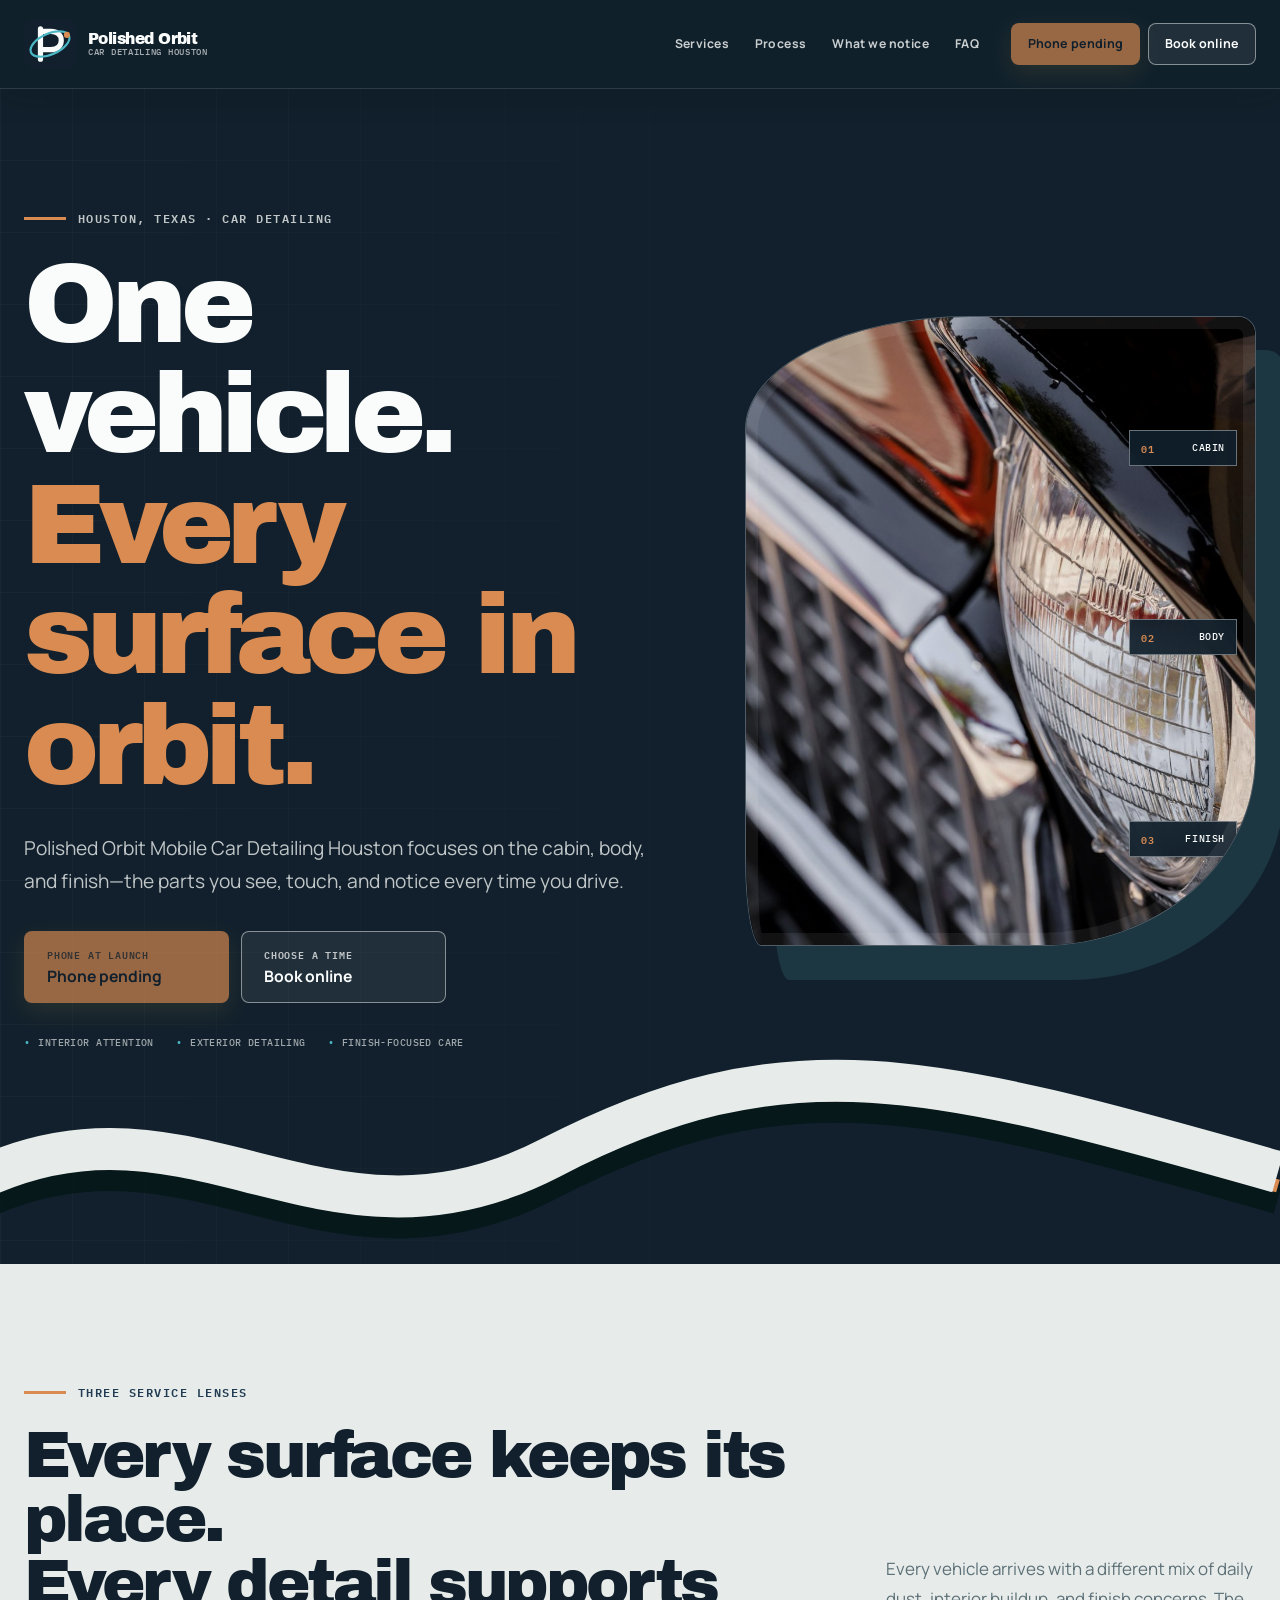
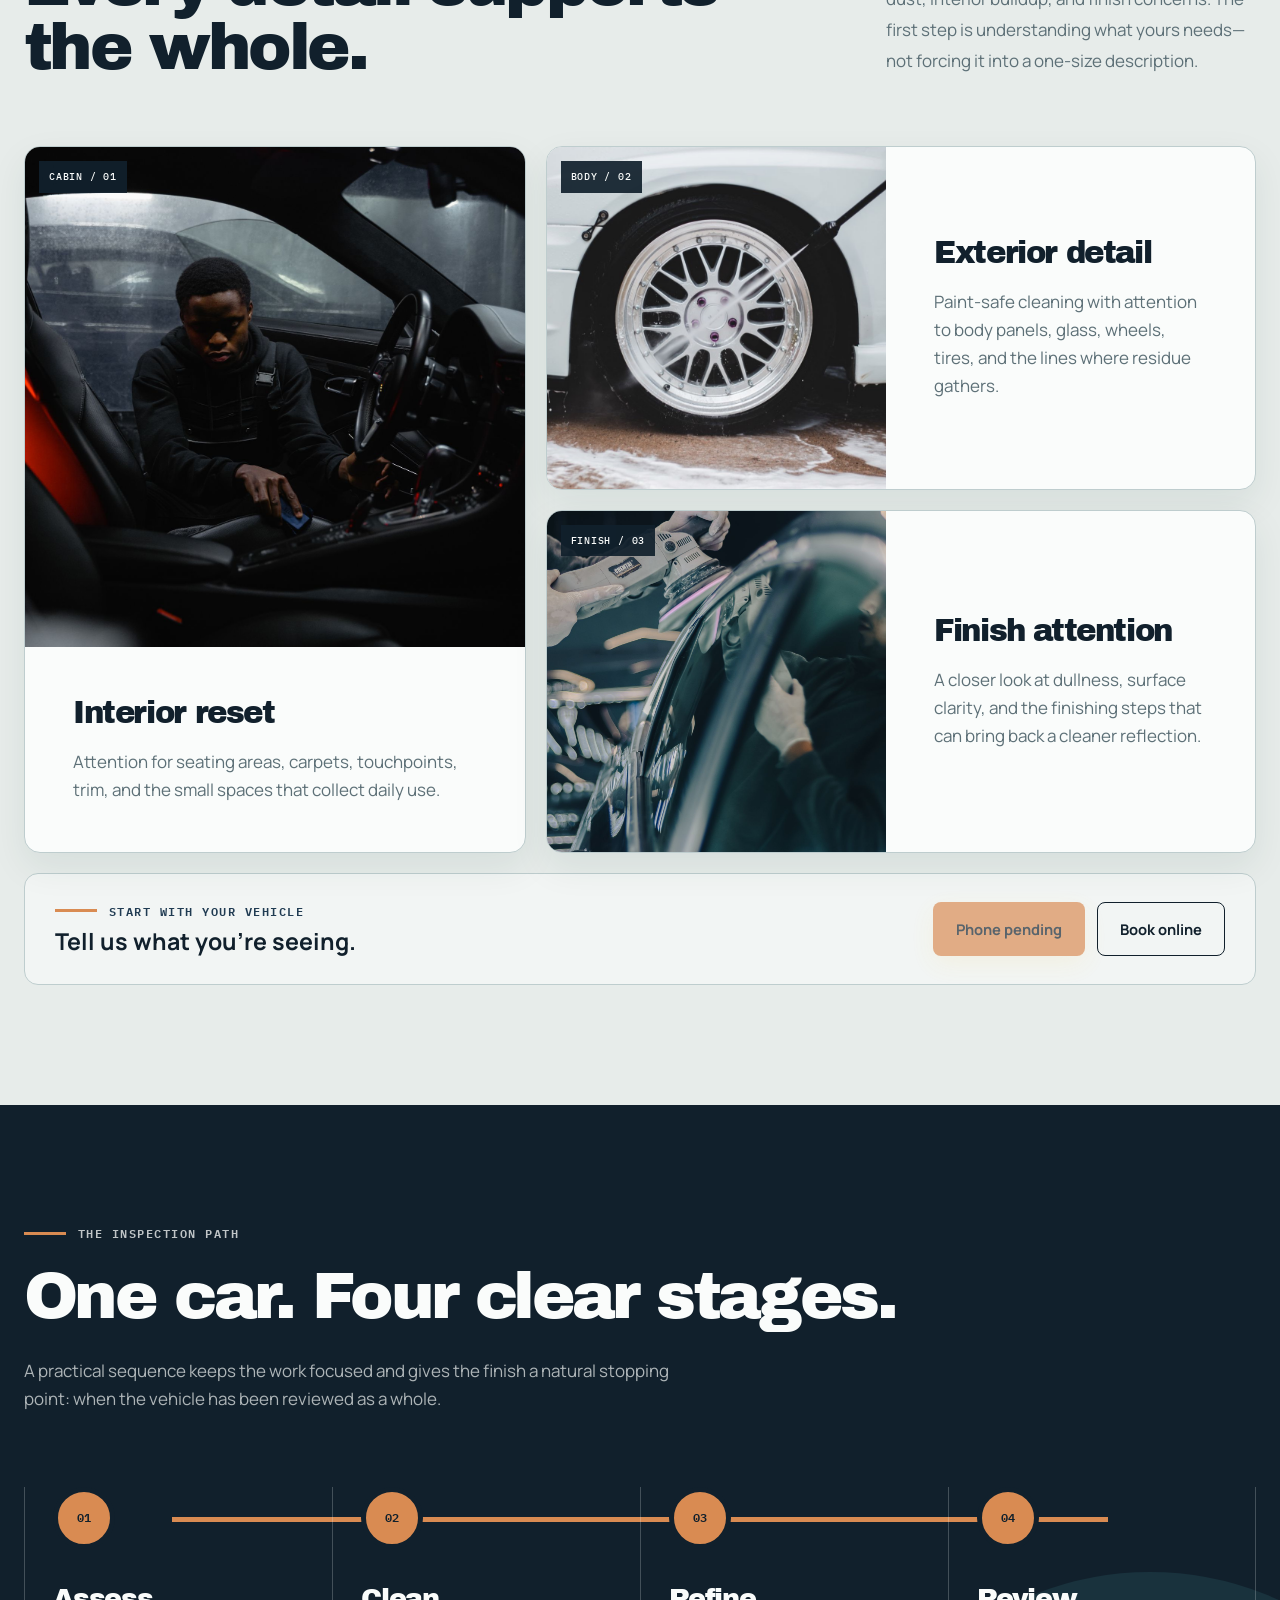
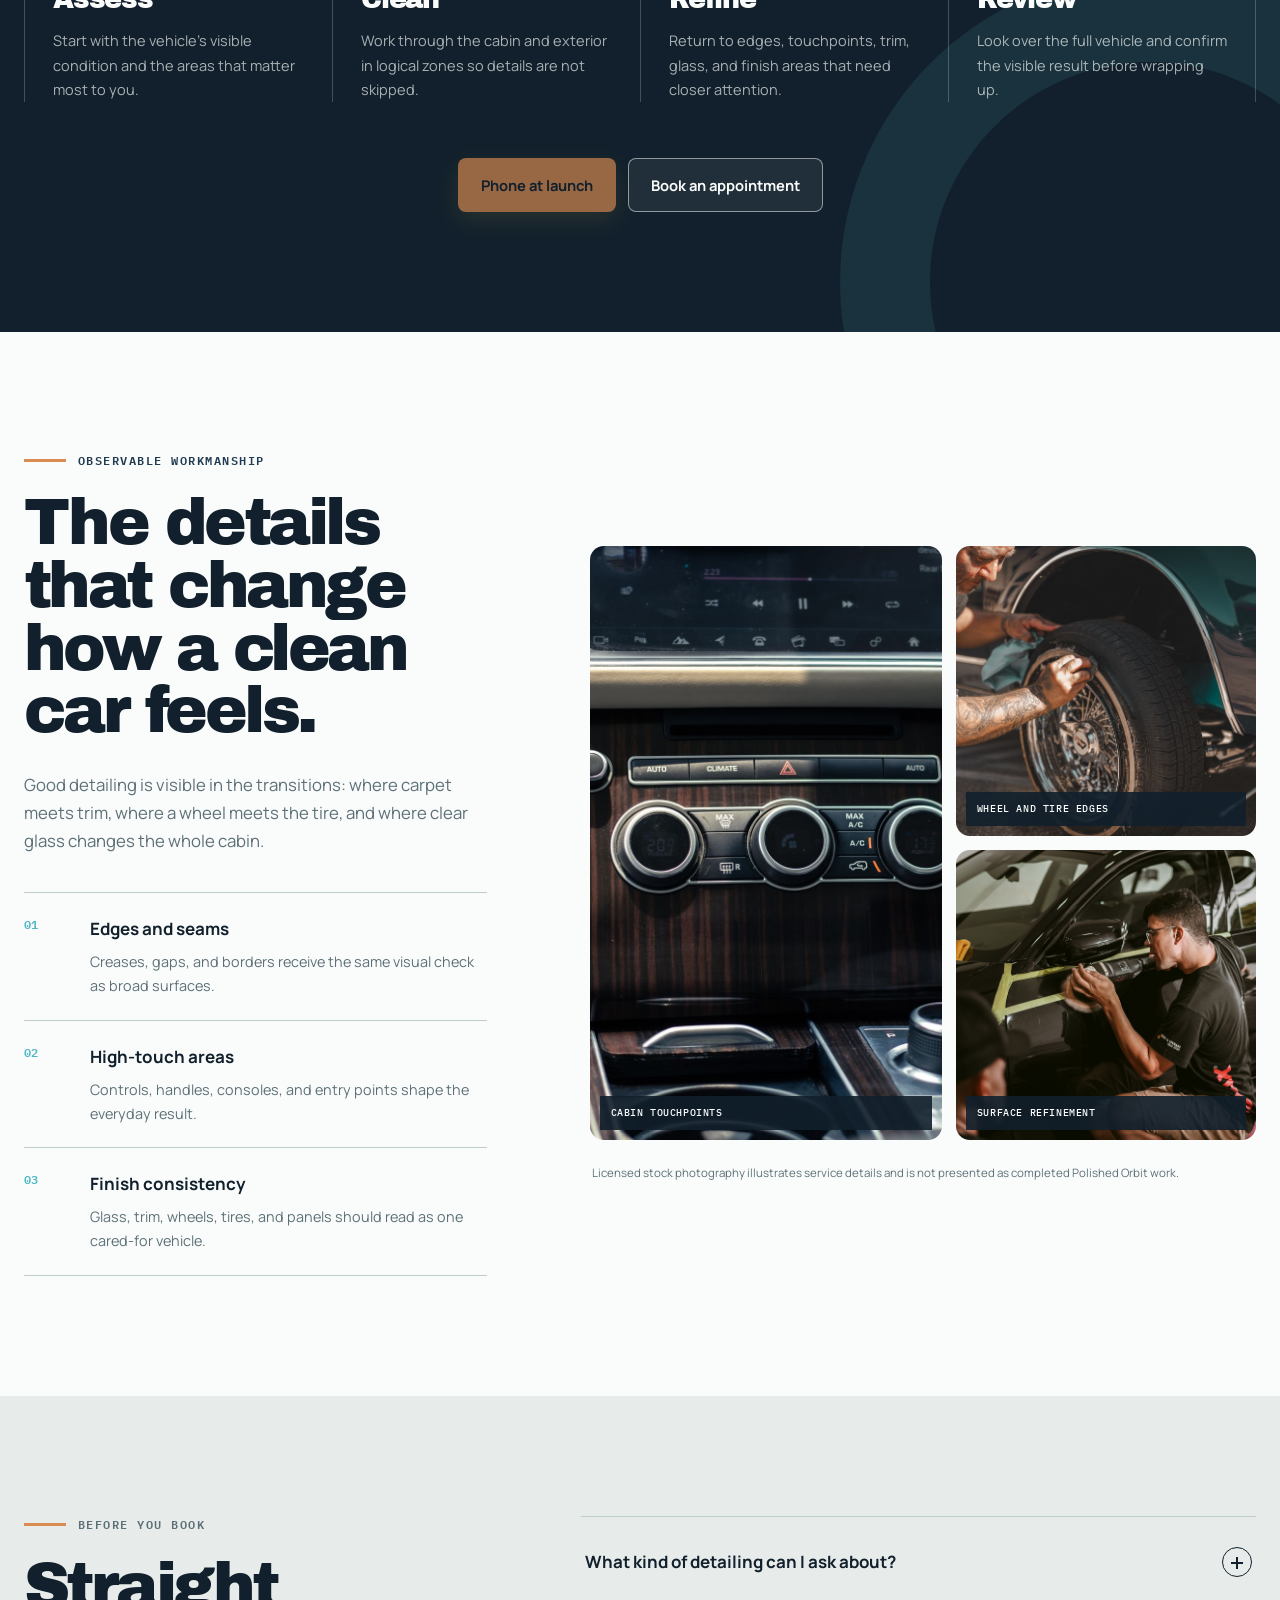
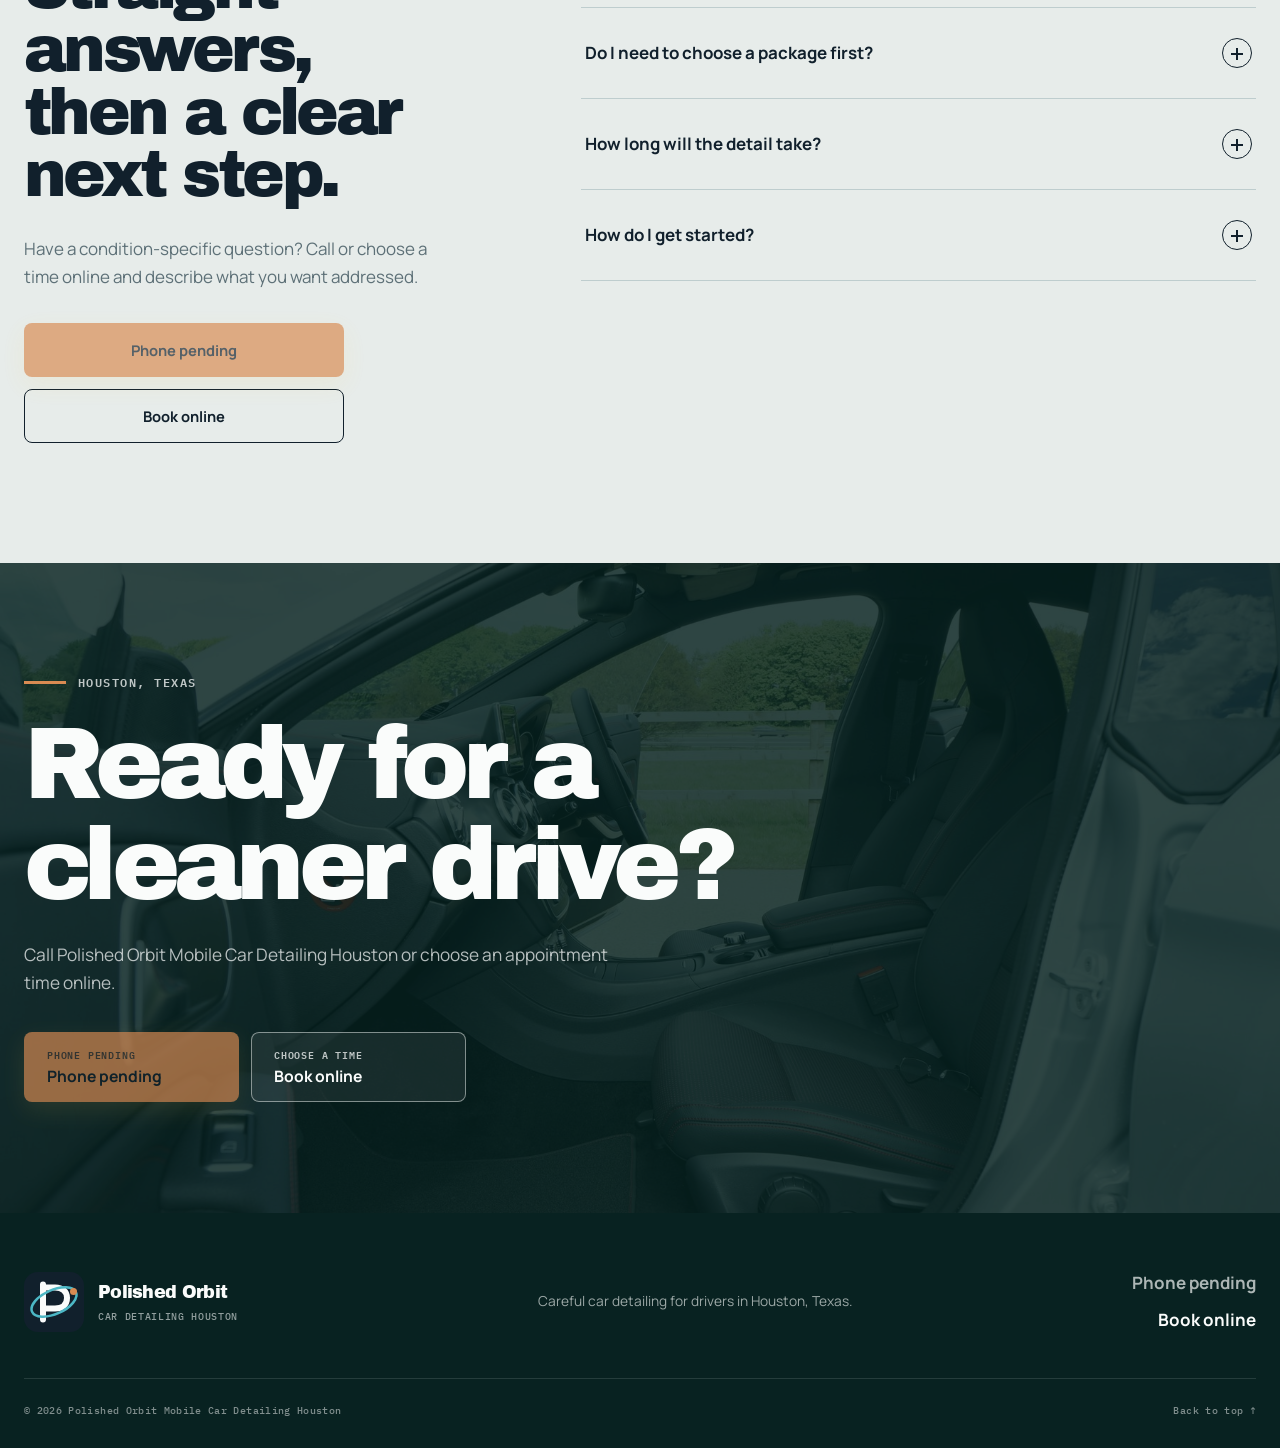
==== index.html @ 90939393 "feat: launch Polished Orbit Mobile Car Detailing Houston website" ====
<!doctype html>
<html lang="en">
  <head>
    <meta charset="utf-8">
    <meta name="viewport" content="width=device-width, initial-scale=1">
    <title>Polished Orbit Mobile Car Detailing Houston | Call or Book</title>
    <meta name="description" content="Polished Orbit Mobile Car Detailing Houston offers careful interior, exterior, and finish-focused car detailing in Houston, Texas. Call or book online.">
    <meta name="theme-color" content="#11202c">
    <meta name="robots" content="index,follow,max-image-preview:large">
    <link rel="canonical" href="https://polishedorbit.shop/">
    <link rel="icon" href="assets/favicon.svg" type="image/svg+xml">
    <link rel="preload" href="assets/fonts/archivo-black.ttf" as="font" type="font/ttf" crossorigin>
    <link rel="preload" href="assets/hero-foam-car.jpg" as="image">
    <link rel="stylesheet" href="styles.css">
    <meta property="og:type" content="website">
    <meta property="og:title" content="Polished Orbit Mobile Car Detailing Houston">
    <meta property="og:description" content="Careful car detailing for the cabin, body, and finish. Call or book online in Houston, Texas.">
    <meta property="og:url" content="https://polishedorbit.shop/">
    <meta property="og:image" content="https://polishedorbit.shop/assets/hero-foam-car.jpg">
    <meta property="og:locale" content="en_US">
    <meta name="twitter:card" content="summary_large_image">
    <script type="application/ld+json">
      {
        "@context": "https://schema.org",
        "@type": "LocalBusiness",
        "name": "Polished Orbit Mobile Car Detailing Houston",
        "url": "https://polishedorbit.shop/",
        "description": "Careful interior, exterior, and finish-focused car detailing for drivers in Houston, Texas.",
        "areaServed": {
          "@type": "City",
          "name": "Houston, Texas"
        },
        "knowsAbout": [
          "Car detailing",
          "Interior car detailing",
          "Exterior car detailing",
          "Vehicle finish care"
        ]
      }
    </script>
  </head>
  <body>
    <a class="skip-link" href="#main-content">Skip to content</a>

    <header class="site-header" data-header>
      <div class="header-inner shell">
        <a class="brand" href="#top" aria-label="Polished Orbit home">
          <img src="assets/logo.svg" width="56" height="56" alt="">
          <span class="brand-copy">
            <strong>Polished Orbit</strong>
            <small>Car Detailing Houston</small>
          </span>
        </a>

        <button class="menu-toggle" type="button" aria-expanded="false" aria-controls="site-nav">
          <span class="menu-toggle-label">Menu</span>
          <span class="menu-icon" aria-hidden="true"><i></i><i></i></span>
        </button>

        <nav class="site-nav" id="site-nav" aria-label="Main navigation">
          <div class="nav-links">
            <a href="#services">Services</a>
            <a href="#process">Process</a>
            <a href="#details">What we notice</a>
            <a href="#questions">FAQ</a>
          </div>
          <div class="nav-actions">
            <a class="button button-call button-small" href="#contact" aria-disabled="true" aria-label="Call Polished Orbit at Phone pending">Phone pending</a>
            <a class="button button-book button-small" href="https://cal.com/sumitdatta/auto-detail-service">Book online</a>
          </div>
        </nav>
      </div>
    </header>

    <main id="main-content">
      <section class="hero" id="top">
        <div class="hero-grid shell">
          <div class="hero-copy">
            <p class="eyebrow light"><span></span> Houston, Texas · Car detailing</p>
            <h1>One vehicle. <em>Every surface in orbit.</em></h1>
            <p class="hero-lede">Polished Orbit Mobile Car Detailing Houston focuses on the cabin, body, and finish—the parts you see, touch, and notice every time you drive.</p>
            <div class="action-pair hero-actions">
              <a class="button button-call" href="#contact" aria-disabled="true">
                <span>Phone at launch</span>
                <strong>Phone pending</strong>
              </a>
              <a class="button button-book" href="https://cal.com/sumitdatta/auto-detail-service">
                <span>Choose a time</span>
                <strong>Book online</strong>
              </a>
            </div>
            <div class="hero-notes" aria-label="Service highlights">
              <span>Interior attention</span>
              <span>Exterior detailing</span>
              <span>Finish-focused care</span>
            </div>
          </div>

          <div class="hero-visual" aria-label="Polished vehicle finish under focused light">
            <img src="assets/hero-foam-car.jpg" width="2200" height="3300" alt="A polished vehicle panel reflecting focused light">
            <div class="visual-label label-top"><b>01</b><span>Cabin</span></div>
            <div class="visual-label label-mid"><b>02</b><span>Body</span></div>
            <div class="visual-label label-bottom"><b>03</b><span>Finish</span></div>
          </div>
        </div>

        <svg class="waterline" viewBox="0 0 1600 220" preserveAspectRatio="none" aria-hidden="true">
          <path class="waterline-shadow" d="M-30 152 C260 18 425 238 720 116 S1190 30 1630 130"></path>
          <path class="waterline-sun" d="M-30 140 C260 6 425 226 720 104 S1190 18 1630 118"></path>
          <path class="waterline-glint" d="M-30 126 C260 -8 425 212 720 90 S1190 4 1630 104"></path>
        </svg>
      </section>

      <section class="services section" id="services">
        <div class="shell">
          <div class="section-heading split-heading">
            <div>
              <p class="eyebrow"><span></span> Three service lenses</p>
              <h2>Every surface keeps its place.<br>Every detail supports the whole.</h2>
            </div>
            <p>Every vehicle arrives with a different mix of daily dust, interior buildup, and finish concerns. The first step is understanding what yours needs—not forcing it into a one-size description.</p>
          </div>

          <div class="service-grid">
            <article class="service-card service-card-tall">
              <div class="service-photo">
                <img src="assets/clean-interior.jpg" width="1800" height="1200" loading="lazy" alt="Clean black vehicle seats and center console">
                <span class="photo-code">CABIN / 01</span>
              </div>
              <div class="service-copy">
                <h3>Interior reset</h3>
                <p>Attention for seating areas, carpets, touchpoints, trim, and the small spaces that collect daily use.</p>
              </div>
            </article>

            <article class="service-card">
              <div class="service-photo">
                <img src="assets/wheel-suds.jpg" width="1800" height="1200" loading="lazy" alt="A wheel being cleaned by hand with soap suds">
                <span class="photo-code">BODY / 02</span>
              </div>
              <div class="service-copy">
                <h3>Exterior detail</h3>
                <p>Paint-safe cleaning with attention to body panels, glass, wheels, tires, and the lines where residue gathers.</p>
              </div>
            </article>

            <article class="service-card service-card-wide">
              <div class="service-photo">
                <img src="assets/polish-closeup.jpg" width="1800" height="1200" loading="lazy" alt="A polishing machine moving across a dark vehicle panel">
                <span class="photo-code">FINISH / 03</span>
              </div>
              <div class="service-copy">
                <h3>Finish attention</h3>
                <p>A closer look at dullness, surface clarity, and the finishing steps that can bring back a cleaner reflection.</p>
              </div>
            </article>
          </div>

          <div class="service-contact contact-strip">
            <div>
              <p class="eyebrow"><span></span> Start with your vehicle</p>
              <h3>Tell us what you’re seeing.</h3>
            </div>
            <div class="action-pair compact-actions">
              <a class="button button-call" href="#contact" aria-disabled="true">Phone pending</a>
              <a class="button button-book dark-book" href="https://cal.com/sumitdatta/auto-detail-service">Book online</a>
            </div>
          </div>
        </div>
      </section>

      <section class="process section" id="process">
        <div class="shell">
          <div class="process-intro">
            <p class="eyebrow light"><span></span> The inspection path</p>
            <h2>One car. Four clear stages.</h2>
            <p>A practical sequence keeps the work focused and gives the finish a natural stopping point: when the vehicle has been reviewed as a whole.</p>
          </div>

          <ol class="process-track">
            <li>
              <span class="step-number">01</span>
              <div><h3>Assess</h3><p>Start with the vehicle’s visible condition and the areas that matter most to you.</p></div>
            </li>
            <li>
              <span class="step-number">02</span>
              <div><h3>Clean</h3><p>Work through the cabin and exterior in logical zones so details are not skipped.</p></div>
            </li>
            <li>
              <span class="step-number">03</span>
              <div><h3>Refine</h3><p>Return to edges, touchpoints, trim, glass, and finish areas that need closer attention.</p></div>
            </li>
            <li>
              <span class="step-number">04</span>
              <div><h3>Review</h3><p>Look over the full vehicle and confirm the visible result before wrapping up.</p></div>
            </li>
          </ol>

          <div class="process-actions action-pair">
            <a class="button button-call" href="#contact" aria-disabled="true">Phone at launch</a>
            <a class="button button-book button-book-light" href="https://cal.com/sumitdatta/auto-detail-service">Book an appointment</a>
          </div>
        </div>
      </section>

      <section class="details section" id="details">
        <div class="shell details-grid">
          <div class="details-copy">
            <p class="eyebrow"><span></span> Observable workmanship</p>
            <h2>The details that change how a clean car feels.</h2>
            <p class="details-lede">Good detailing is visible in the transitions: where carpet meets trim, where a wheel meets the tire, and where clear glass changes the whole cabin.</p>
            <ul class="inspection-list">
              <li><span>01</span><div><strong>Edges and seams</strong><p>Creases, gaps, and borders receive the same visual check as broad surfaces.</p></div></li>
              <li><span>02</span><div><strong>High-touch areas</strong><p>Controls, handles, consoles, and entry points shape the everyday result.</p></div></li>
              <li><span>03</span><div><strong>Finish consistency</strong><p>Glass, trim, wheels, tires, and panels should read as one cared-for vehicle.</p></div></li>
            </ul>
          </div>

          <div class="detail-gallery" aria-label="Car detailing service illustrations">
            <figure class="gallery-main">
              <img src="assets/dashboard-detail.jpg" width="1800" height="1200" loading="lazy" alt="Close view of a vehicle dashboard and steering wheel">
              <figcaption>Cabin touchpoints</figcaption>
            </figure>
            <figure>
              <img src="assets/wheel-detail.jpg" width="1800" height="1200" loading="lazy" alt="A vehicle wheel being cleaned with detailing tools">
              <figcaption>Wheel and tire edges</figcaption>
            </figure>
            <figure>
              <img src="assets/polishing-work.jpg" width="1800" height="1200" loading="lazy" alt="A detailer polishing the side panel of a vehicle">
              <figcaption>Surface refinement</figcaption>
            </figure>
            <p class="stock-note">Licensed stock photography illustrates service details and is not presented as completed Polished Orbit work.</p>
          </div>
        </div>
      </section>

      <section class="questions section" id="questions">
        <div class="shell questions-grid">
          <div class="questions-intro">
            <p class="eyebrow"><span></span> Before you book</p>
            <h2>Straight answers, then a clear next step.</h2>
            <p>Have a condition-specific question? Call or choose a time online and describe what you want addressed.</p>
            <div class="action-pair stacked-actions">
              <a class="button button-call" href="#contact" aria-disabled="true">Phone pending</a>
              <a class="button button-book dark-book" href="https://cal.com/sumitdatta/auto-detail-service">Book online</a>
            </div>
          </div>

          <div class="faq-list">
            <details>
              <summary>What kind of detailing can I ask about?<span aria-hidden="true"></span></summary>
              <p>Ask about interior cleaning, exterior detailing, wheel and tire attention, or finish-focused care. Vehicle condition varies, so confirm the right scope when you call or book.</p>
            </details>
            <details>
              <summary>Do I need to choose a package first?<span aria-hidden="true"></span></summary>
              <p>No. Start with what you notice about the vehicle and what you want improved. The appropriate service scope can be discussed from there.</p>
            </details>
            <details>
              <summary>How long will the detail take?<span aria-hidden="true"></span></summary>
              <p>Timing depends on vehicle size, condition, and the agreed scope. Ask about timing for your specific vehicle when you call or book online.</p>
            </details>
            <details>
              <summary>How do I get started?<span aria-hidden="true"></span></summary>
              <p>Call Polished Orbit at Phone pending or use the online appointment link. Both paths let you start with your vehicle and what it needs.</p>
            </details>
          </div>
        </div>
      </section>

      <section class="final-cta" id="contact">
        <div class="final-photo" aria-hidden="true">
          <img src="assets/interior-finish.jpg" width="1800" height="1196" loading="lazy" alt="">
        </div>
        <div class="shell final-inner">
          <p class="eyebrow light"><span></span> Houston, Texas</p>
          <h2>Ready for a cleaner drive?</h2>
          <p>Call Polished Orbit Mobile Car Detailing Houston or choose an appointment time online.</p>
          <div class="action-pair final-actions">
            <a class="button button-call" href="#contact" aria-disabled="true"><span>Phone pending</span><strong>Phone pending</strong></a>
            <a class="button button-book" href="https://cal.com/sumitdatta/auto-detail-service"><span>Choose a time</span><strong>Book online</strong></a>
          </div>
        </div>
      </section>
    </main>

    <footer class="site-footer">
      <div class="shell footer-grid">
        <div class="footer-brand">
          <img src="assets/logo.svg" width="64" height="64" alt="">
          <div><strong>Polished Orbit</strong><span>Car Detailing Houston</span></div>
        </div>
        <p>Careful car detailing for drivers in Houston, Texas.</p>
        <div class="footer-actions">
          <a href="#contact" aria-disabled="true">Phone pending</a>
          <a href="https://cal.com/sumitdatta/auto-detail-service">Book online</a>
        </div>
      </div>
      <div class="shell footer-bottom">
        <span>© <span data-year>2026</span> Polished Orbit Mobile Car Detailing Houston</span>
        <a href="#top">Back to top ↑</a>
      </div>
    </footer>

    <div class="mobile-sticky" aria-label="Contact options">
      <a class="sticky-call" href="#contact" aria-disabled="true"><span>Call</span><strong>Phone pending</strong></a>
      <a class="sticky-book" href="https://cal.com/sumitdatta/auto-detail-service"><span>Book</span><strong>Online</strong></a>
    </div>

    <script src="script.js" defer></script>
  </body>
</html>
---- styles.css ----
@font-face {
  font-family: "Archivo Black";
  src: url("assets/fonts/archivo-black.ttf") format("truetype");
  font-style: normal;
  font-weight: 400;
  font-display: swap;
}

/* Polished Orbit identity layer */
:root {
  --bayou: #11202c;
  --bayou-bright: #203b52;
  --ink: #11202c;
  --rain: #e7ecea;
  --chrome: #fafcfb;
  --sun: #d98b52;
  --sun-dark: #a75f31;
  --reflection: #4cb7c5;
  --muted: #5d7077;
  --line: #becdce;
}

a[aria-disabled="true"] {
  pointer-events: none;
  cursor: not-allowed;
  opacity: 0.68;
}

@font-face {
  font-family: "Manrope";
  src: url("assets/fonts/manrope-400.ttf") format("truetype");
  font-style: normal;
  font-weight: 400;
  font-display: swap;
}

@font-face {
  font-family: "Manrope";
  src: url("assets/fonts/manrope-500.ttf") format("truetype");
  font-style: normal;
  font-weight: 500;
  font-display: swap;
}

@font-face {
  font-family: "Manrope";
  src: url("assets/fonts/manrope-600.ttf") format("truetype");
  font-style: normal;
  font-weight: 600;
  font-display: swap;
}

@font-face {
  font-family: "Manrope";
  src: url("assets/fonts/manrope-700.ttf") format("truetype");
  font-style: normal;
  font-weight: 700;
  font-display: swap;
}

@font-face {
  font-family: "IBM Plex Mono";
  src: url("assets/fonts/ibm-plex-mono-500.ttf") format("truetype");
  font-style: normal;
  font-weight: 500;
  font-display: swap;
}

@font-face {
  font-family: "IBM Plex Mono";
  src: url("assets/fonts/ibm-plex-mono-600.ttf") format("truetype");
  font-style: normal;
  font-weight: 600;
  font-display: swap;
}

:root {
  --bayou: #11202c;
  --bayou-bright: #203b52;
  --ink: #11202c;
  --rain: #e7ecea;
  --chrome: #fafcfb;
  --sun: #d98b52;
  --sun-dark: #a75f31;
  --reflection: #4cb7c5;
  --muted: #5d7077;
  --line: #becdce;
  --white-line: rgba(247, 250, 249, 0.22);
  --shadow: 0 20px 55px rgba(17, 32, 44, 0.13);
  --shell: min(1240px, calc(100vw - 48px));
  --header-height: 88px;
}

*,
*::before,
*::after {
  box-sizing: border-box;
}

html {
  scroll-behavior: smooth;
  scroll-padding-top: calc(var(--header-height) + 24px);
}

body {
  margin: 0;
  background: var(--rain);
  color: var(--ink);
  font-family: "Manrope", Arial, sans-serif;
  font-size: 17px;
  line-height: 1.65;
  text-rendering: optimizeLegibility;
  -webkit-font-smoothing: antialiased;
}

body.menu-open {
  overflow: hidden;
}

img,
svg {
  display: block;
  max-width: 100%;
}

a {
  color: inherit;
  text-decoration: none;
}

button,
a {
  -webkit-tap-highlight-color: transparent;
}

:focus-visible {
  outline: 3px solid var(--sun);
  outline-offset: 4px;
}

h1,
h2,
h3,
p {
  margin-top: 0;
}

h1,
h2 {
  font-family: "Archivo Black", "Arial Black", sans-serif;
  font-weight: 400;
  letter-spacing: -0.055em;
  line-height: 0.98;
}

h2 {
  font-size: clamp(2.65rem, 5.1vw, 5.2rem);
}

h3 {
  font-size: 1.35rem;
  line-height: 1.2;
}

.shell {
  width: var(--shell);
  margin-inline: auto;
}

.section {
  padding: 120px 0;
}

.skip-link {
  position: fixed;
  z-index: 1000;
  top: 12px;
  left: 12px;
  padding: 12px 16px;
  background: var(--sun);
  color: var(--ink);
  font-weight: 800;
  transform: translateY(-160%);
  transition: transform 160ms ease;
}

.skip-link:focus {
  transform: translateY(0);
}

.eyebrow {
  display: flex;
  align-items: center;
  gap: 12px;
  margin-bottom: 24px;
  color: var(--bayou-bright);
  font-family: "IBM Plex Mono", monospace;
  font-size: 0.72rem;
  font-weight: 600;
  letter-spacing: 0.13em;
  line-height: 1.4;
  text-transform: uppercase;
}

.eyebrow > span {
  width: 42px;
  height: 3px;
  background: var(--sun);
}

.eyebrow.light {
  color: rgba(247, 250, 249, 0.76);
}

.button {
  min-height: 54px;
  display: inline-flex;
  align-items: center;
  justify-content: center;
  gap: 8px;
  padding: 15px 22px;
  border: 1px solid transparent;
  border-radius: 8px;
  font-size: 0.92rem;
  font-weight: 750;
  line-height: 1.1;
  text-align: center;
  transition: transform 160ms ease, background-color 160ms ease, border-color 160ms ease;
}

.button:hover {
  transform: translateY(-2px);
}

.button-call {
  background: var(--sun);
  color: var(--ink);
  box-shadow: 0 8px 24px rgba(242, 200, 75, 0.16);
}

.button-call:hover {
  background: #ffdb61;
}

.button-book {
  border-color: rgba(247, 250, 249, 0.48);
  background: rgba(247, 250, 249, 0.07);
  color: var(--chrome);
}

.button-book:hover {
  border-color: var(--chrome);
  background: rgba(247, 250, 249, 0.13);
}

.dark-book {
  border-color: var(--bayou);
  background: transparent;
  color: var(--bayou);
}

.dark-book:hover {
  background: var(--bayou);
  color: var(--chrome);
}

.button-book-light {
  border-color: rgba(247, 250, 249, 0.52);
}

.button-small {
  min-height: 42px;
  padding: 11px 16px;
  font-size: 0.78rem;
}

.action-pair {
  display: flex;
  flex-wrap: wrap;
  gap: 12px;
}

/* Header */
.site-header {
  position: fixed;
  z-index: 100;
  inset: 0 0 auto;
  min-height: var(--header-height);
  background: rgba(17, 32, 44, 0.97);
  color: var(--chrome);
  border-bottom: 1px solid rgba(247, 250, 249, 0.12);
  box-shadow: 0 8px 28px rgba(2, 18, 17, 0.14);
  backdrop-filter: blur(16px);
  -webkit-backdrop-filter: blur(16px);
}

.header-inner {
  min-height: var(--header-height);
  display: flex;
  align-items: center;
  justify-content: space-between;
  gap: 28px;
}

.brand {
  flex: 0 0 auto;
  display: flex;
  align-items: center;
  gap: 12px;
}

.brand img {
  width: 52px;
  height: 52px;
}

.brand-copy {
  display: grid;
  gap: 2px;
  line-height: 1;
}

.brand-copy strong {
  font-family: "Archivo Black", "Arial Black", sans-serif;
  font-size: 0.97rem;
  font-weight: 400;
  letter-spacing: -0.035em;
}

.brand-copy small {
  color: rgba(247, 250, 249, 0.66);
  font-family: "IBM Plex Mono", monospace;
  font-size: 0.55rem;
  letter-spacing: 0.08em;
  text-transform: uppercase;
}

.site-nav {
  flex: 1;
  display: flex;
  align-items: center;
  justify-content: flex-end;
  gap: 32px;
}

.nav-links,
.nav-actions {
  display: flex;
  align-items: center;
}

.nav-links {
  gap: clamp(14px, 2vw, 28px);
}

.nav-links a {
  color: rgba(247, 250, 249, 0.8);
  font-size: 0.76rem;
  font-weight: 700;
  letter-spacing: 0.035em;
}

.nav-links a:hover {
  color: var(--sun);
}

.nav-actions {
  gap: 8px;
}

.site-nav .button-call {
  color: var(--ink);
}

.site-nav .button-book {
  color: var(--chrome);
}

.menu-toggle {
  display: none;
  min-width: 76px;
  min-height: 42px;
  align-items: center;
  justify-content: center;
  gap: 10px;
  border: 1px solid rgba(247, 250, 249, 0.34);
  border-radius: 7px;
  background: var(--bayou-bright);
  color: var(--chrome);
  font-family: "IBM Plex Mono", monospace;
  font-size: 0.65rem;
  letter-spacing: 0.07em;
  text-transform: uppercase;
}

.menu-icon {
  display: grid;
  width: 18px;
  gap: 5px;
}

.menu-icon i {
  width: 18px;
  height: 2px;
  display: block;
  background: currentColor;
  transition: transform 160ms ease;
}

.menu-toggle[aria-expanded="true"] .menu-icon i:first-child {
  transform: translateY(3.5px) rotate(45deg);
}

.menu-toggle[aria-expanded="true"] .menu-icon i:last-child {
  transform: translateY(-3.5px) rotate(-45deg);
}

/* Hero */
.hero {
  position: relative;
  min-height: 850px;
  overflow: hidden;
  padding: calc(var(--header-height) + 74px) 0 164px;
  background: var(--bayou);
  color: var(--chrome);
}

.hero::before {
  content: "";
  position: absolute;
  inset: var(--header-height) 0 0;
  opacity: 0.16;
  background-image: linear-gradient(rgba(247, 250, 249, 0.18) 1px, transparent 1px), linear-gradient(90deg, rgba(247, 250, 249, 0.18) 1px, transparent 1px);
  background-size: 72px 72px;
  mask-image: linear-gradient(to right, black, transparent 62%);
  pointer-events: none;
}

.hero-grid {
  position: relative;
  z-index: 2;
  display: grid;
  grid-template-columns: minmax(0, 0.94fr) minmax(410px, 0.76fr);
  align-items: center;
  gap: clamp(50px, 7vw, 110px);
}

.hero-copy {
  padding: 48px 0;
}

.hero h1 {
  max-width: 820px;
  margin-bottom: 30px;
  font-size: clamp(4.5rem, 8.8vw, 8.4rem);
}

.hero h1 em {
  display: block;
  color: var(--sun);
  font-style: normal;
}

.hero-lede {
  max-width: 650px;
  margin-bottom: 34px;
  color: rgba(247, 250, 249, 0.76);
  font-size: clamp(1.05rem, 1.5vw, 1.25rem);
  line-height: 1.7;
}

.hero-actions .button {
  min-width: 205px;
  min-height: 72px;
  flex-direction: column;
  align-items: flex-start;
  padding: 16px 22px;
}

.hero-actions .button span,
.final-actions .button span {
  font-family: "IBM Plex Mono", monospace;
  font-size: 0.62rem;
  font-weight: 600;
  letter-spacing: 0.08em;
  opacity: 0.74;
  text-transform: uppercase;
}

.hero-actions .button strong,
.final-actions .button strong {
  font-size: 0.98rem;
}

.hero-notes {
  display: flex;
  flex-wrap: wrap;
  gap: 8px 22px;
  margin-top: 32px;
  color: rgba(247, 250, 249, 0.62);
  font-family: "IBM Plex Mono", monospace;
  font-size: 0.64rem;
  letter-spacing: 0.04em;
  text-transform: uppercase;
}

.hero-notes span::before {
  content: "•";
  margin-right: 8px;
  color: var(--reflection);
}

.hero-visual {
  position: relative;
  height: min(670px, 70vh);
  min-height: 570px;
  overflow: hidden;
  border: 1px solid rgba(247, 250, 249, 0.28);
  border-radius: 44% 18px 42% 16px / 18% 18px 30% 14%;
  box-shadow: 28px 34px 0 rgba(76, 153, 160, 0.19);
}

.hero-visual::after {
  content: "";
  position: absolute;
  inset: 0;
  border: 12px solid rgba(247, 250, 249, 0.07);
  border-radius: inherit;
  pointer-events: none;
}

.hero-visual img {
  width: 100%;
  height: 100%;
  object-fit: cover;
  object-position: 51% 48%;
  filter: saturate(0.78) contrast(1.04);
}

.visual-label {
  position: absolute;
  right: 18px;
  min-width: 108px;
  display: flex;
  align-items: center;
  justify-content: space-between;
  gap: 12px;
  padding: 9px 11px;
  border: 1px solid rgba(247, 250, 249, 0.38);
  background: rgba(17, 32, 44, 0.92);
  color: var(--chrome);
  font-family: "IBM Plex Mono", monospace;
  font-size: 0.62rem;
  letter-spacing: 0.06em;
  text-transform: uppercase;
  backdrop-filter: blur(8px);
}

.visual-label b {
  color: var(--sun);
}

.label-top { top: 18%; }
.label-mid { top: 48%; }
.label-bottom { bottom: 14%; }

.waterline {
  position: absolute;
  z-index: 3;
  right: -2%;
  bottom: -24px;
  left: -2%;
  width: 104%;
  height: 220px;
  overflow: visible;
}

.waterline path {
  fill: none;
  vector-effect: non-scaling-stroke;
}

.waterline-shadow {
  stroke: rgba(2, 20, 19, 0.7);
  stroke-width: 32;
}

.waterline-sun {
  stroke: var(--sun);
  stroke-width: 13;
}

.waterline-glint {
  stroke: var(--rain);
  stroke-width: 42;
}

/* Services */
.services {
  background: var(--rain);
}

.split-heading {
  display: grid;
  grid-template-columns: 1.5fr 0.7fr;
  align-items: end;
  gap: 70px;
  margin-bottom: 66px;
}

.section-heading h2 {
  margin-bottom: 0;
}

.split-heading > p {
  margin-bottom: 4px;
  color: var(--muted);
  line-height: 1.8;
}

.service-grid {
  display: grid;
  grid-template-columns: repeat(12, 1fr);
  grid-template-rows: repeat(2, minmax(290px, auto));
  gap: 20px;
}

.service-card {
  grid-column: 6 / 13;
  display: grid;
  grid-template-columns: minmax(240px, 0.92fr) 1fr;
  min-height: 290px;
  overflow: hidden;
  background: var(--chrome);
  border: 1px solid var(--line);
  border-radius: 16px;
  box-shadow: 0 14px 36px rgba(14, 58, 55, 0.08);
}

.service-card-tall {
  grid-column: 1 / 6;
  grid-row: 1 / 3;
  display: flex;
  flex-direction: column;
}

.service-card-wide {
  grid-row: 2;
}

.service-photo {
  position: relative;
  min-height: 270px;
  overflow: hidden;
}

.service-card-tall .service-photo {
  flex: 1;
  min-height: 500px;
}

.service-photo img {
  width: 100%;
  height: 100%;
  object-fit: cover;
  transition: transform 500ms cubic-bezier(0.22, 1, 0.36, 1);
}

.service-card:hover .service-photo img {
  transform: scale(1.025);
}

.photo-code {
  position: absolute;
  top: 14px;
  left: 14px;
  padding: 8px 10px;
  background: rgba(17, 32, 44, 0.92);
  color: var(--chrome);
  font-family: "IBM Plex Mono", monospace;
  font-size: 0.6rem;
  letter-spacing: 0.08em;
}

.service-copy {
  align-self: center;
  padding: clamp(28px, 4vw, 48px);
}

.service-copy h3 {
  margin-bottom: 16px;
  font-family: "Archivo Black", "Arial Black", sans-serif;
  font-size: clamp(1.6rem, 2.4vw, 2.4rem);
  font-weight: 400;
  letter-spacing: -0.045em;
}

.service-copy p {
  margin-bottom: 0;
  color: var(--muted);
}

.contact-strip {
  margin-top: 20px;
  padding: 28px 30px;
  display: flex;
  align-items: center;
  justify-content: space-between;
  gap: 32px;
  border: 1px solid var(--line);
  border-radius: 14px;
  background: rgba(247, 250, 249, 0.72);
}

.contact-strip .eyebrow {
  margin-bottom: 9px;
}

.contact-strip h3 {
  margin-bottom: 0;
  font-size: 1.45rem;
}

.compact-actions {
  flex: 0 0 auto;
}

/* Process */
.process {
  position: relative;
  overflow: hidden;
  background: var(--bayou);
  color: var(--chrome);
}

.process::after {
  content: "";
  position: absolute;
  right: -180px;
  bottom: -260px;
  width: 620px;
  height: 620px;
  border: 90px solid rgba(76, 153, 160, 0.14);
  border-radius: 50%;
}

.process .shell {
  position: relative;
  z-index: 1;
}

.process-intro {
  max-width: 880px;
  margin-bottom: 74px;
}

.process-intro h2 {
  margin-bottom: 28px;
}

.process-intro > p:last-child {
  max-width: 690px;
  color: rgba(247, 250, 249, 0.68);
}

.process-track {
  position: relative;
  display: grid;
  grid-template-columns: repeat(4, 1fr);
  gap: 0;
  margin: 0;
  padding: 0;
  list-style: none;
}

.process-track::before {
  content: "";
  position: absolute;
  top: 30px;
  right: 12%;
  left: 12%;
  height: 5px;
  background: var(--sun);
}

.process-track li {
  position: relative;
  padding: 0 28px;
  border-left: 1px solid var(--white-line);
}

.process-track li:last-child {
  border-right: 1px solid var(--white-line);
}

.step-number {
  position: relative;
  z-index: 2;
  width: 62px;
  height: 62px;
  display: grid;
  place-items: center;
  margin-bottom: 34px;
  border: 5px solid var(--bayou);
  border-radius: 50%;
  background: var(--sun);
  color: var(--ink);
  font-family: "IBM Plex Mono", monospace;
  font-size: 0.75rem;
  font-weight: 700;
}

.process-track h3 {
  margin-bottom: 12px;
  font-family: "Archivo Black", "Arial Black", sans-serif;
  font-size: 1.7rem;
  font-weight: 400;
  letter-spacing: -0.045em;
}

.process-track p {
  margin-bottom: 0;
  color: rgba(247, 250, 249, 0.66);
  font-size: 0.91rem;
  line-height: 1.7;
}

.process-actions {
  margin-top: 56px;
  justify-content: center;
}

/* Details */
.details {
  background: var(--chrome);
}

.details-grid {
  display: grid;
  grid-template-columns: 0.82fr 1.18fr;
  align-items: center;
  gap: clamp(54px, 8vw, 110px);
}

.details-copy h2 {
  margin-bottom: 28px;
  font-size: clamp(2.9rem, 5vw, 5.4rem);
}

.details-lede {
  margin-bottom: 38px;
  color: var(--muted);
  font-size: 1.05rem;
}

.inspection-list {
  margin: 0;
  padding: 0;
  border-top: 1px solid var(--line);
  list-style: none;
}

.inspection-list li {
  display: grid;
  grid-template-columns: 48px 1fr;
  gap: 18px;
  padding: 22px 0;
  border-bottom: 1px solid var(--line);
}

.inspection-list > li > span {
  color: var(--reflection);
  font-family: "IBM Plex Mono", monospace;
  font-size: 0.72rem;
  font-weight: 700;
}

.inspection-list strong {
  display: block;
  margin-bottom: 7px;
}

.inspection-list p {
  margin: 0;
  color: var(--muted);
  font-size: 0.9rem;
}

.detail-gallery {
  display: grid;
  grid-template-columns: 1.08fr 0.92fr;
  grid-template-rows: 290px 290px auto;
  gap: 14px;
}

.detail-gallery figure {
  position: relative;
  margin: 0;
  overflow: hidden;
  border-radius: 14px;
  background: var(--bayou);
}

.detail-gallery .gallery-main {
  grid-row: 1 / 3;
}

.detail-gallery img {
  width: 100%;
  height: 100%;
  object-fit: cover;
}

.detail-gallery figcaption {
  position: absolute;
  right: 10px;
  bottom: 10px;
  left: 10px;
  padding: 9px 11px;
  background: rgba(17, 32, 44, 0.9);
  color: var(--chrome);
  font-family: "IBM Plex Mono", monospace;
  font-size: 0.62rem;
  letter-spacing: 0.06em;
  text-transform: uppercase;
}

.stock-note {
  grid-column: 1 / -1;
  margin: 0;
  padding: 10px 2px 0;
  color: var(--muted);
  font-size: 0.72rem;
  line-height: 1.55;
}

/* FAQ */
.questions {
  background: var(--rain);
}

.questions-grid {
  display: grid;
  grid-template-columns: 0.7fr 1.1fr;
  gap: clamp(60px, 10vw, 150px);
}

.questions-intro h2 {
  margin-bottom: 28px;
  font-size: clamp(2.8rem, 5vw, 5.1rem);
}

.questions-intro > p {
  color: var(--muted);
}

.stacked-actions {
  align-items: stretch;
  flex-direction: column;
  max-width: 320px;
  margin-top: 32px;
}

.faq-list {
  border-top: 1px solid var(--line);
}

.faq-list details {
  border-bottom: 1px solid var(--line);
}

.faq-list summary {
  min-height: 90px;
  display: flex;
  align-items: center;
  justify-content: space-between;
  gap: 24px;
  padding: 20px 4px;
  cursor: pointer;
  font-size: 1.06rem;
  font-weight: 700;
  list-style: none;
}

.faq-list summary::-webkit-details-marker {
  display: none;
}

.faq-list summary span {
  position: relative;
  flex: 0 0 30px;
  width: 30px;
  height: 30px;
  border: 1px solid var(--bayou);
  border-radius: 50%;
}

.faq-list summary span::before,
.faq-list summary span::after {
  content: "";
  position: absolute;
  top: 14px;
  left: 8px;
  width: 12px;
  height: 2px;
  background: var(--bayou);
}

.faq-list summary span::after {
  transform: rotate(90deg);
  transition: transform 160ms ease;
}

.faq-list details[open] summary span::after {
  transform: rotate(0deg);
}

.faq-list details p {
  max-width: 690px;
  margin: -2px 50px 26px 4px;
  color: var(--muted);
}

/* Final CTA */
.final-cta {
  position: relative;
  min-height: 650px;
  display: grid;
  align-items: center;
  overflow: hidden;
  background: var(--bayou);
  color: var(--chrome);
}

.final-photo {
  position: absolute;
  inset: 0;
}

.final-photo::after {
  content: "";
  position: absolute;
  inset: 0;
  background: rgba(7, 34, 32, 0.84);
}

.final-photo img {
  width: 100%;
  height: 100%;
  object-fit: cover;
  object-position: center 60%;
  filter: saturate(0.62);
}

.final-inner {
  position: relative;
  z-index: 1;
  padding: 110px 0;
}

.final-inner h2 {
  max-width: 860px;
  margin-bottom: 26px;
  font-size: clamp(4rem, 8vw, 8.5rem);
}

.final-inner > p:not(.eyebrow) {
  max-width: 620px;
  margin-bottom: 34px;
  color: rgba(247, 250, 249, 0.72);
  font-size: 1.08rem;
}

.final-actions .button {
  min-width: 215px;
  min-height: 70px;
  flex-direction: column;
  align-items: flex-start;
}

/* Footer */
.site-footer {
  padding: 56px 0 28px;
  background: #082221;
  color: var(--chrome);
}

.footer-grid {
  display: grid;
  grid-template-columns: 1.15fr 0.85fr 0.8fr;
  align-items: center;
  gap: 45px;
  padding-bottom: 44px;
}

.footer-brand {
  display: flex;
  align-items: center;
  gap: 14px;
}

.footer-brand img {
  width: 60px;
  height: 60px;
}

.footer-brand div {
  display: grid;
  gap: 2px;
}

.footer-brand strong {
  font-family: "Archivo Black", "Arial Black", sans-serif;
  font-size: 1.1rem;
  font-weight: 400;
  letter-spacing: -0.04em;
}

.footer-brand span {
  color: rgba(247, 250, 249, 0.58);
  font-family: "IBM Plex Mono", monospace;
  font-size: 0.6rem;
  letter-spacing: 0.07em;
  text-transform: uppercase;
}

.footer-grid > p {
  margin: 0;
  color: rgba(247, 250, 249, 0.62);
  font-size: 0.86rem;
}

.footer-actions {
  display: grid;
  justify-items: end;
  gap: 9px;
  font-weight: 700;
}

.footer-actions a:hover,
.footer-bottom a:hover {
  color: var(--sun);
}

.footer-bottom {
  display: flex;
  justify-content: space-between;
  gap: 30px;
  padding-top: 24px;
  border-top: 1px solid rgba(247, 250, 249, 0.12);
  color: rgba(247, 250, 249, 0.5);
  font-family: "IBM Plex Mono", monospace;
  font-size: 0.62rem;
  letter-spacing: 0.035em;
}

.mobile-sticky {
  display: none;
}

@media (max-width: 1120px) {
  :root {
    --shell: min(100% - 36px, 1240px);
  }

  .brand-copy {
    display: none;
  }

  .site-nav {
    gap: 20px;
  }

  .hero-grid {
    grid-template-columns: minmax(0, 1fr) minmax(360px, 0.72fr);
    gap: 46px;
  }

  .hero h1 {
    font-size: clamp(4.1rem, 8.5vw, 6.7rem);
  }

  .service-card {
    grid-template-columns: 0.95fr 1fr;
  }

  .detail-gallery {
    grid-template-rows: 245px 245px auto;
  }
}

@media (max-width: 980px) {
  :root {
    --header-height: 76px;
  }

  .section {
    padding: 92px 0;
  }

  .site-header {
    min-height: var(--header-height);
    background: #11202c;
  }

  .header-inner {
    min-height: var(--header-height);
  }

  .brand-copy {
    display: grid;
  }

  .menu-toggle {
    display: inline-flex;
  }

  .site-nav {
    position: fixed;
    z-index: 99;
    top: var(--header-height);
    right: 0;
    left: 0;
    max-height: calc(100svh - var(--header-height));
    display: none;
    align-items: stretch;
    overflow-y: auto;
    padding: 24px max(18px, calc((100vw - var(--shell)) / 2)) 32px;
    background: #11202c;
    border-top: 1px solid rgba(247, 250, 249, 0.14);
    box-shadow: 0 28px 60px rgba(2, 18, 17, 0.35);
  }

  .site-nav.is-open {
    display: flex;
    flex-direction: column;
  }

  .nav-links {
    display: grid;
    gap: 0;
  }

  .nav-links a {
    padding: 16px 2px;
    border-bottom: 1px solid rgba(247, 250, 249, 0.14);
    color: var(--chrome);
    font-size: 0.95rem;
  }

  .nav-actions {
    align-items: stretch;
    margin-top: 20px;
  }

  .nav-actions .button {
    min-height: 52px;
    flex: 1;
  }

  .hero {
    min-height: auto;
    padding-top: calc(var(--header-height) + 66px);
  }

  .hero-grid {
    grid-template-columns: 1fr;
  }

  .hero-copy {
    max-width: 760px;
    padding: 18px 0 0;
  }

  .hero-visual {
    width: min(660px, 88%);
    height: 590px;
    min-height: 0;
    margin-left: auto;
  }

  .split-heading,
  .details-grid,
  .questions-grid {
    grid-template-columns: 1fr;
  }

  .split-heading {
    gap: 28px;
  }

  .split-heading > p {
    max-width: 690px;
  }

  .service-grid {
    grid-template-rows: auto;
  }

  .service-card,
  .service-card-tall,
  .service-card-wide {
    grid-column: 1 / -1;
    grid-row: auto;
    display: grid;
    grid-template-columns: minmax(280px, 0.95fr) 1fr;
  }

  .service-card-tall .service-photo,
  .service-photo {
    min-height: 310px;
  }

  .process-track {
    grid-template-columns: repeat(2, 1fr);
    row-gap: 60px;
  }

  .process-track::before {
    display: none;
  }

  .process-track li:nth-child(3) {
    border-left: 1px solid var(--white-line);
  }

  .process-track li:nth-child(2) {
    border-right: 1px solid var(--white-line);
  }

  .details-grid {
    gap: 62px;
  }

  .details-copy {
    max-width: 770px;
  }

  .detail-gallery {
    grid-template-rows: 330px 330px auto;
  }

  .questions-grid {
    gap: 58px;
  }

  .questions-intro {
    max-width: 760px;
  }

  .stacked-actions {
    max-width: none;
    flex-direction: row;
  }

  .footer-grid {
    grid-template-columns: 1fr 1fr;
  }

  .footer-grid > p {
    display: none;
  }
}

@media (max-width: 700px) {
  :root {
    --shell: calc(100vw - 28px);
  }

  html {
    scroll-padding-top: calc(var(--header-height) + 14px);
  }

  body {
    padding-bottom: 70px;
    font-size: 16px;
  }

  .section {
    padding: 76px 0;
  }

  .brand img {
    width: 44px;
    height: 44px;
  }

  .brand-copy strong {
    font-size: 0.84rem;
  }

  .brand-copy small {
    font-size: 0.48rem;
  }

  .menu-toggle {
    min-width: 68px;
  }

  .menu-toggle-label {
    position: absolute;
    width: 1px;
    height: 1px;
    overflow: hidden;
    clip: rect(0 0 0 0);
  }

  .eyebrow {
    gap: 9px;
    margin-bottom: 18px;
    font-size: 0.63rem;
  }

  .eyebrow > span {
    width: 30px;
  }

  h2 {
    font-size: clamp(2.65rem, 14vw, 4.4rem);
  }

  .hero {
    padding-top: calc(var(--header-height) + 42px);
    padding-bottom: 126px;
  }

  .hero::before {
    background-size: 52px 52px;
  }

  .hero-grid {
    gap: 42px;
  }

  .hero h1 {
    margin-bottom: 22px;
    font-size: clamp(3.5rem, 18vw, 5.25rem);
  }

  .hero-lede {
    font-size: 1rem;
  }

  .hero-actions,
  .final-actions {
    flex-direction: column;
  }

  .hero-actions .button,
  .final-actions .button {
    width: 100%;
    min-width: 0;
  }

  .hero-notes {
    display: grid;
  }

  .hero-visual {
    width: calc(100% - 10px);
    height: 470px;
    margin: 0 0 0 auto;
    border-radius: 38% 12px 32% 12px / 14% 12px 22% 12px;
    box-shadow: 12px 18px 0 rgba(76, 153, 160, 0.19);
  }

  .visual-label {
    right: 10px;
    min-width: 92px;
    font-size: 0.54rem;
  }

  .waterline {
    bottom: -50px;
    height: 180px;
  }

  .split-heading {
    margin-bottom: 42px;
  }

  .section-heading h2 br {
    display: none;
  }

  .service-grid {
    display: grid;
    gap: 14px;
  }

  .service-card,
  .service-card-tall,
  .service-card-wide {
    display: flex;
    flex-direction: column;
  }

  .service-card-tall .service-photo,
  .service-photo {
    flex: none;
    min-height: 260px;
    aspect-ratio: 4 / 3;
  }

  .service-copy {
    padding: 27px 24px 30px;
  }

  .service-copy h3 {
    font-size: 1.7rem;
  }

  .contact-strip {
    align-items: stretch;
    flex-direction: column;
    padding: 24px 20px;
  }

  .compact-actions,
  .stacked-actions {
    flex-direction: column;
  }

  .compact-actions .button,
  .stacked-actions .button {
    width: 100%;
  }

  .process-intro {
    margin-bottom: 48px;
  }

  .process-track {
    grid-template-columns: 1fr;
    gap: 0;
  }

  .process-track li,
  .process-track li:nth-child(2),
  .process-track li:nth-child(3),
  .process-track li:last-child {
    display: grid;
    grid-template-columns: 58px 1fr;
    gap: 18px;
    padding: 26px 0;
    border: 0;
    border-top: 1px solid var(--white-line);
  }

  .process-track li:last-child {
    border-bottom: 1px solid var(--white-line);
  }

  .step-number {
    width: 46px;
    height: 46px;
    margin: 0;
    border-width: 3px;
    font-size: 0.65rem;
  }

  .process-track h3 {
    margin-bottom: 7px;
    font-size: 1.45rem;
  }

  .process-actions {
    align-items: stretch;
    flex-direction: column;
    margin-top: 38px;
  }

  .details-grid,
  .questions-grid {
    gap: 48px;
  }

  .details-copy h2,
  .questions-intro h2 {
    font-size: clamp(2.65rem, 13.5vw, 4.1rem);
  }

  .inspection-list li {
    grid-template-columns: 38px 1fr;
    gap: 10px;
  }

  .detail-gallery {
    grid-template-columns: 1fr 1fr;
    grid-template-rows: 330px 190px auto;
    gap: 9px;
  }

  .detail-gallery .gallery-main {
    grid-column: 1 / -1;
    grid-row: auto;
  }

  .detail-gallery figcaption {
    right: 7px;
    bottom: 7px;
    left: 7px;
    font-size: 0.53rem;
  }

  .faq-list summary {
    min-height: 78px;
    font-size: 0.98rem;
  }

  .faq-list details p {
    margin-right: 28px;
  }

  .final-cta {
    min-height: 620px;
  }

  .final-inner {
    padding: 84px 0;
  }

  .final-inner h2 {
    font-size: clamp(3.7rem, 18vw, 5.6rem);
  }

  .site-footer {
    padding-top: 44px;
  }

  .footer-grid {
    grid-template-columns: 1fr;
    gap: 28px;
  }

  .footer-actions {
    justify-items: start;
  }

  .footer-bottom {
    align-items: flex-start;
    flex-direction: column;
    gap: 12px;
  }

  .mobile-sticky {
    position: fixed;
    z-index: 200;
    right: 0;
    bottom: 0;
    left: 0;
    height: 70px;
    display: grid;
    grid-template-columns: 1.15fr 0.85fr;
    border-top: 1px solid rgba(247, 250, 249, 0.2);
    box-shadow: 0 -12px 30px rgba(2, 18, 17, 0.24);
  }

  .mobile-sticky a {
    display: flex;
    align-items: center;
    justify-content: center;
    flex-direction: column;
    gap: 2px;
    font-size: 0.72rem;
    line-height: 1.05;
  }

  .mobile-sticky span {
    font-family: "IBM Plex Mono", monospace;
    font-size: 0.55rem;
    letter-spacing: 0.08em;
    text-transform: uppercase;
  }

  .sticky-call {
    background: var(--sun);
    color: var(--ink);
  }

  .sticky-book {
    background: var(--bayou);
    color: var(--chrome);
  }
}

@media (max-width: 420px) {
  .brand-copy strong {
    max-width: 150px;
    overflow: hidden;
    text-overflow: ellipsis;
    white-space: nowrap;
  }

  .hero h1 {
    font-size: clamp(3.25rem, 17.8vw, 4.5rem);
  }

  .detail-gallery {
    grid-template-rows: 270px 165px auto;
  }
}

@media (prefers-reduced-motion: reduce) {
  html {
    scroll-behavior: auto;
  }

  *,
  *::before,
  *::after {
    animation-duration: 0.01ms !important;
    animation-iteration-count: 1 !important;
    transition-duration: 0.01ms !important;
  }
}
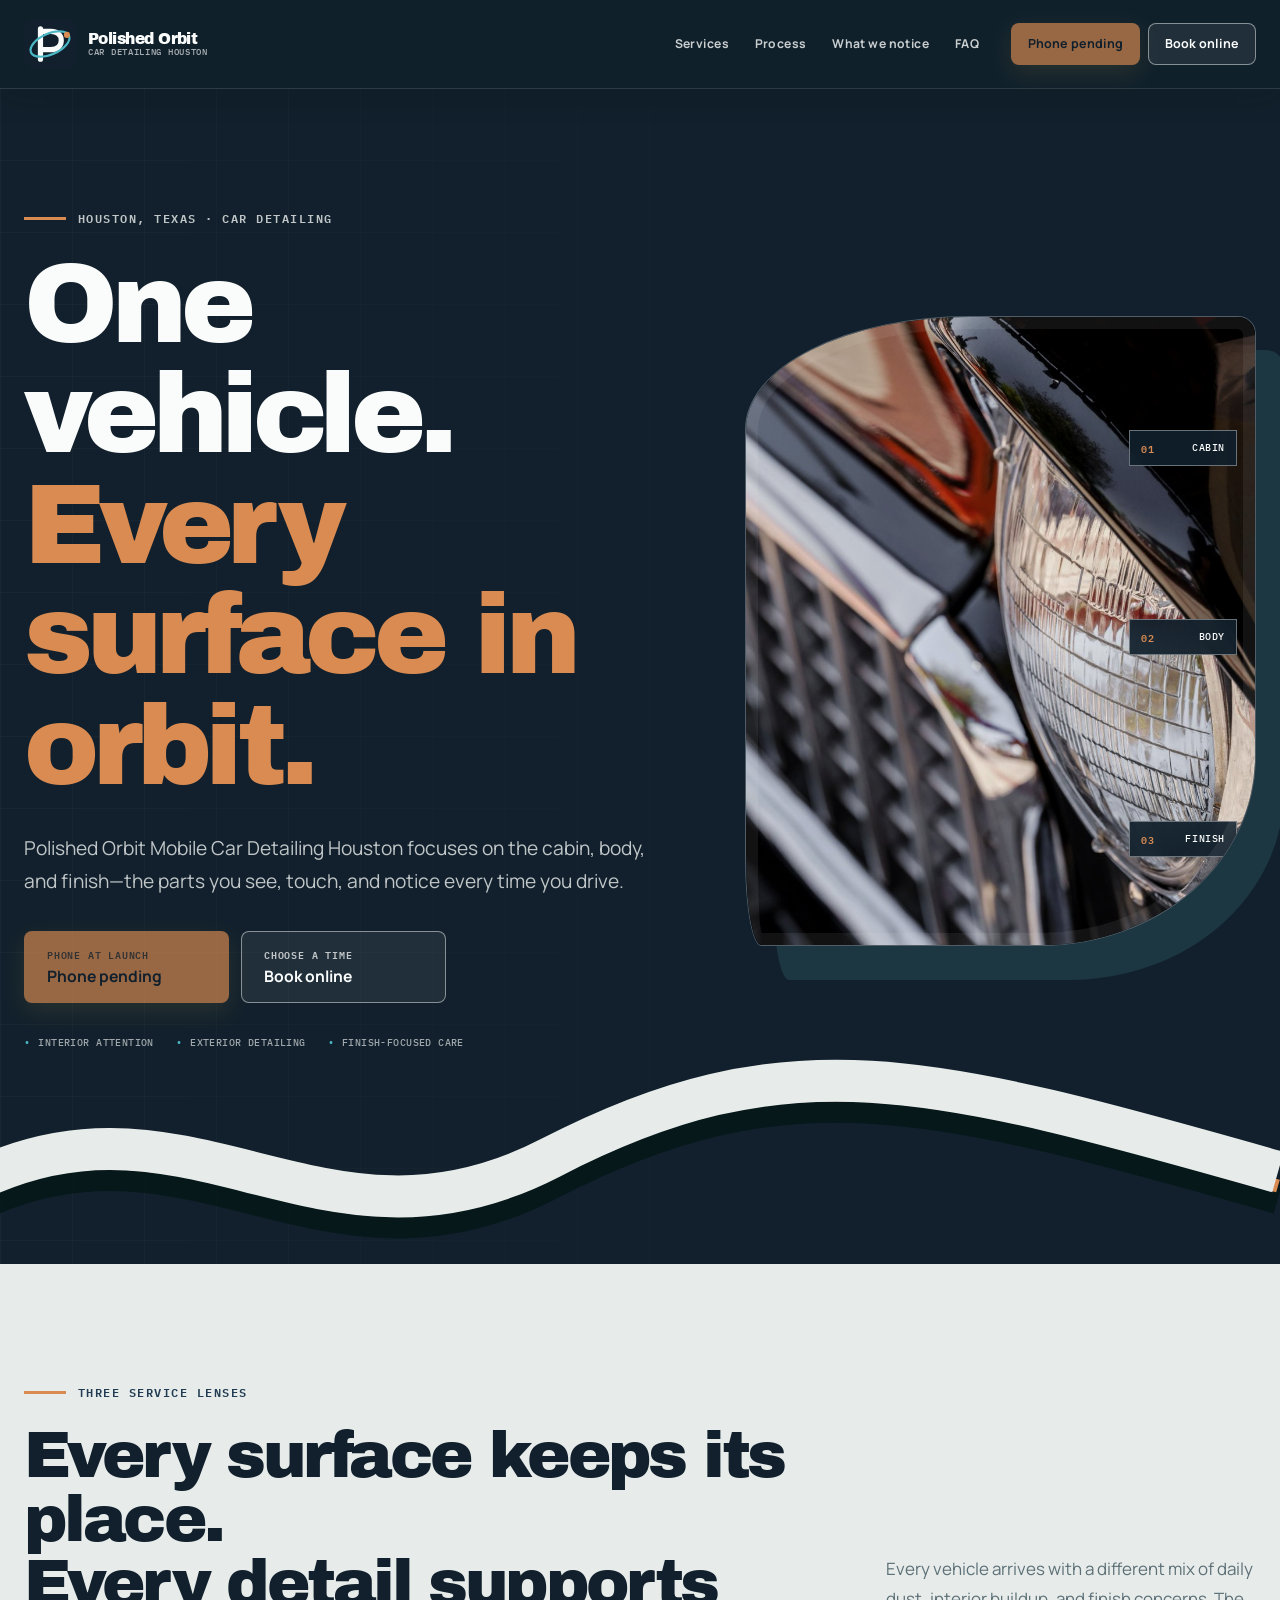
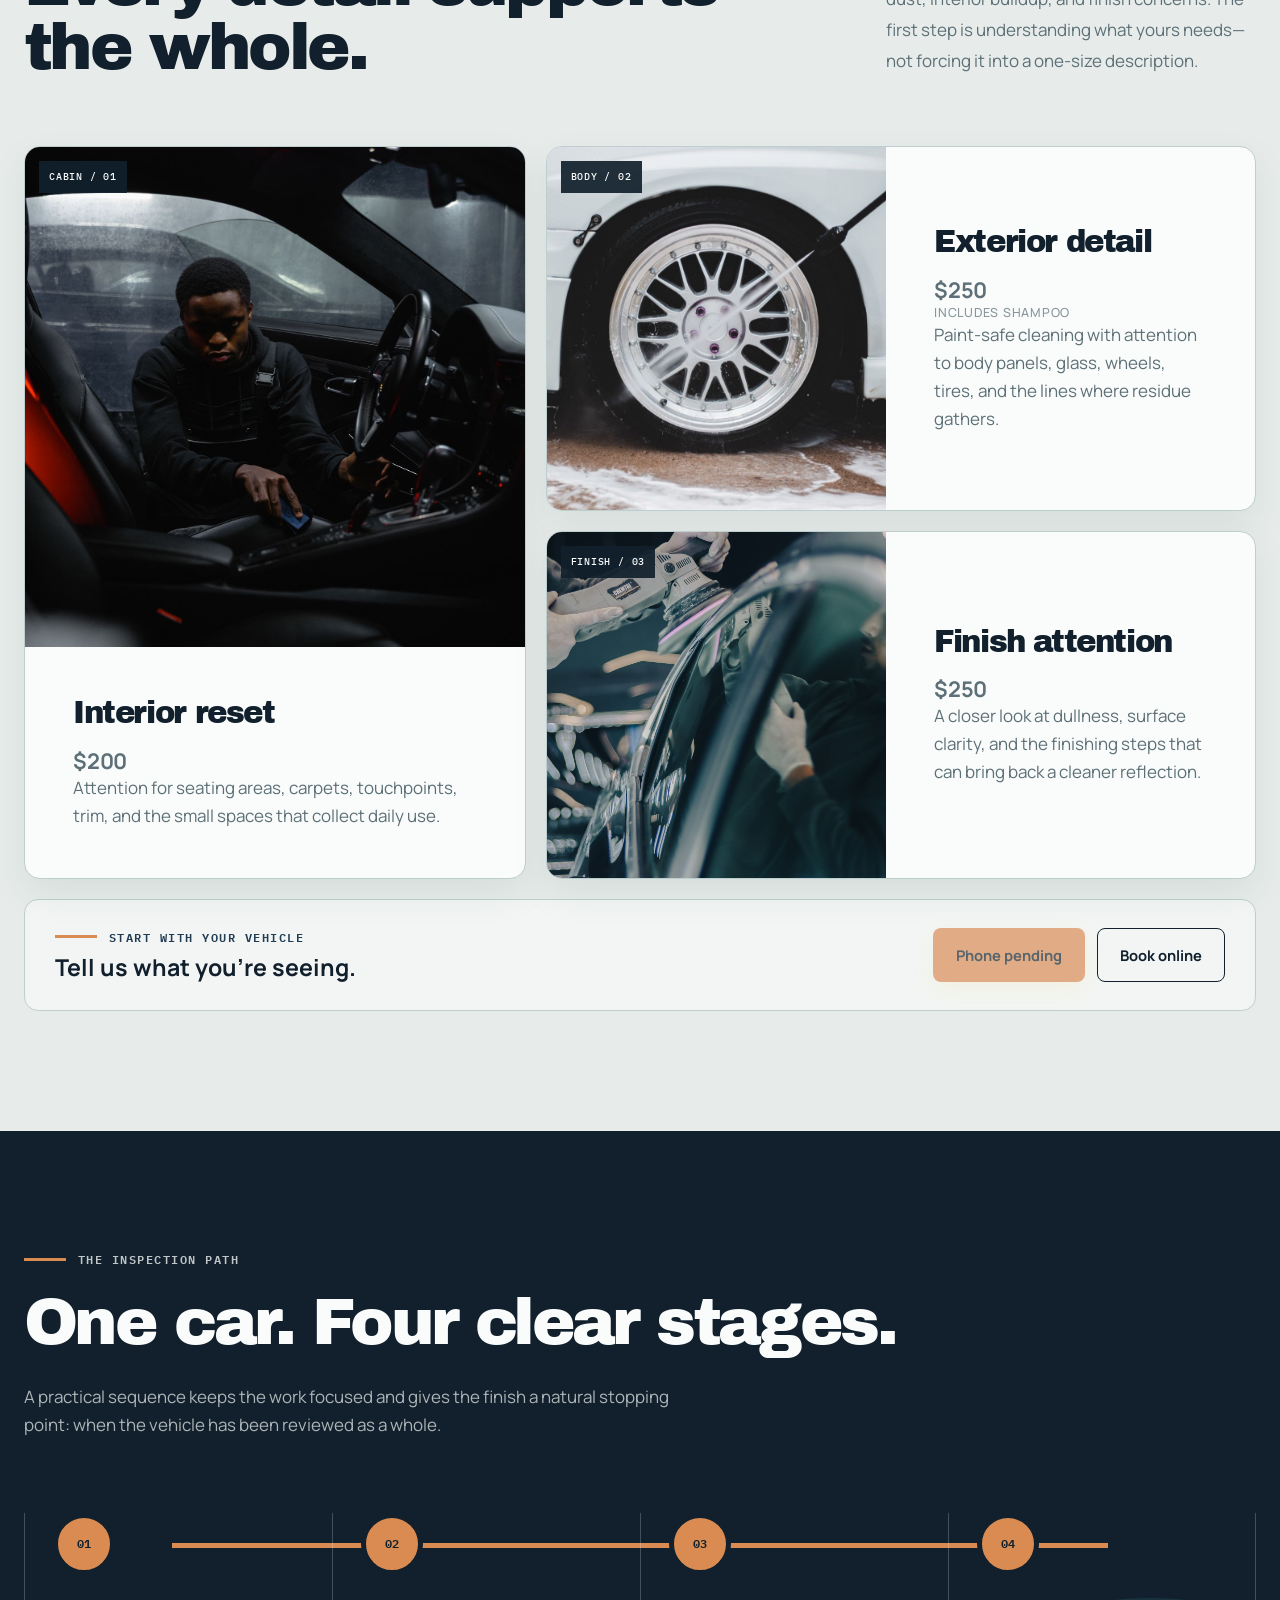
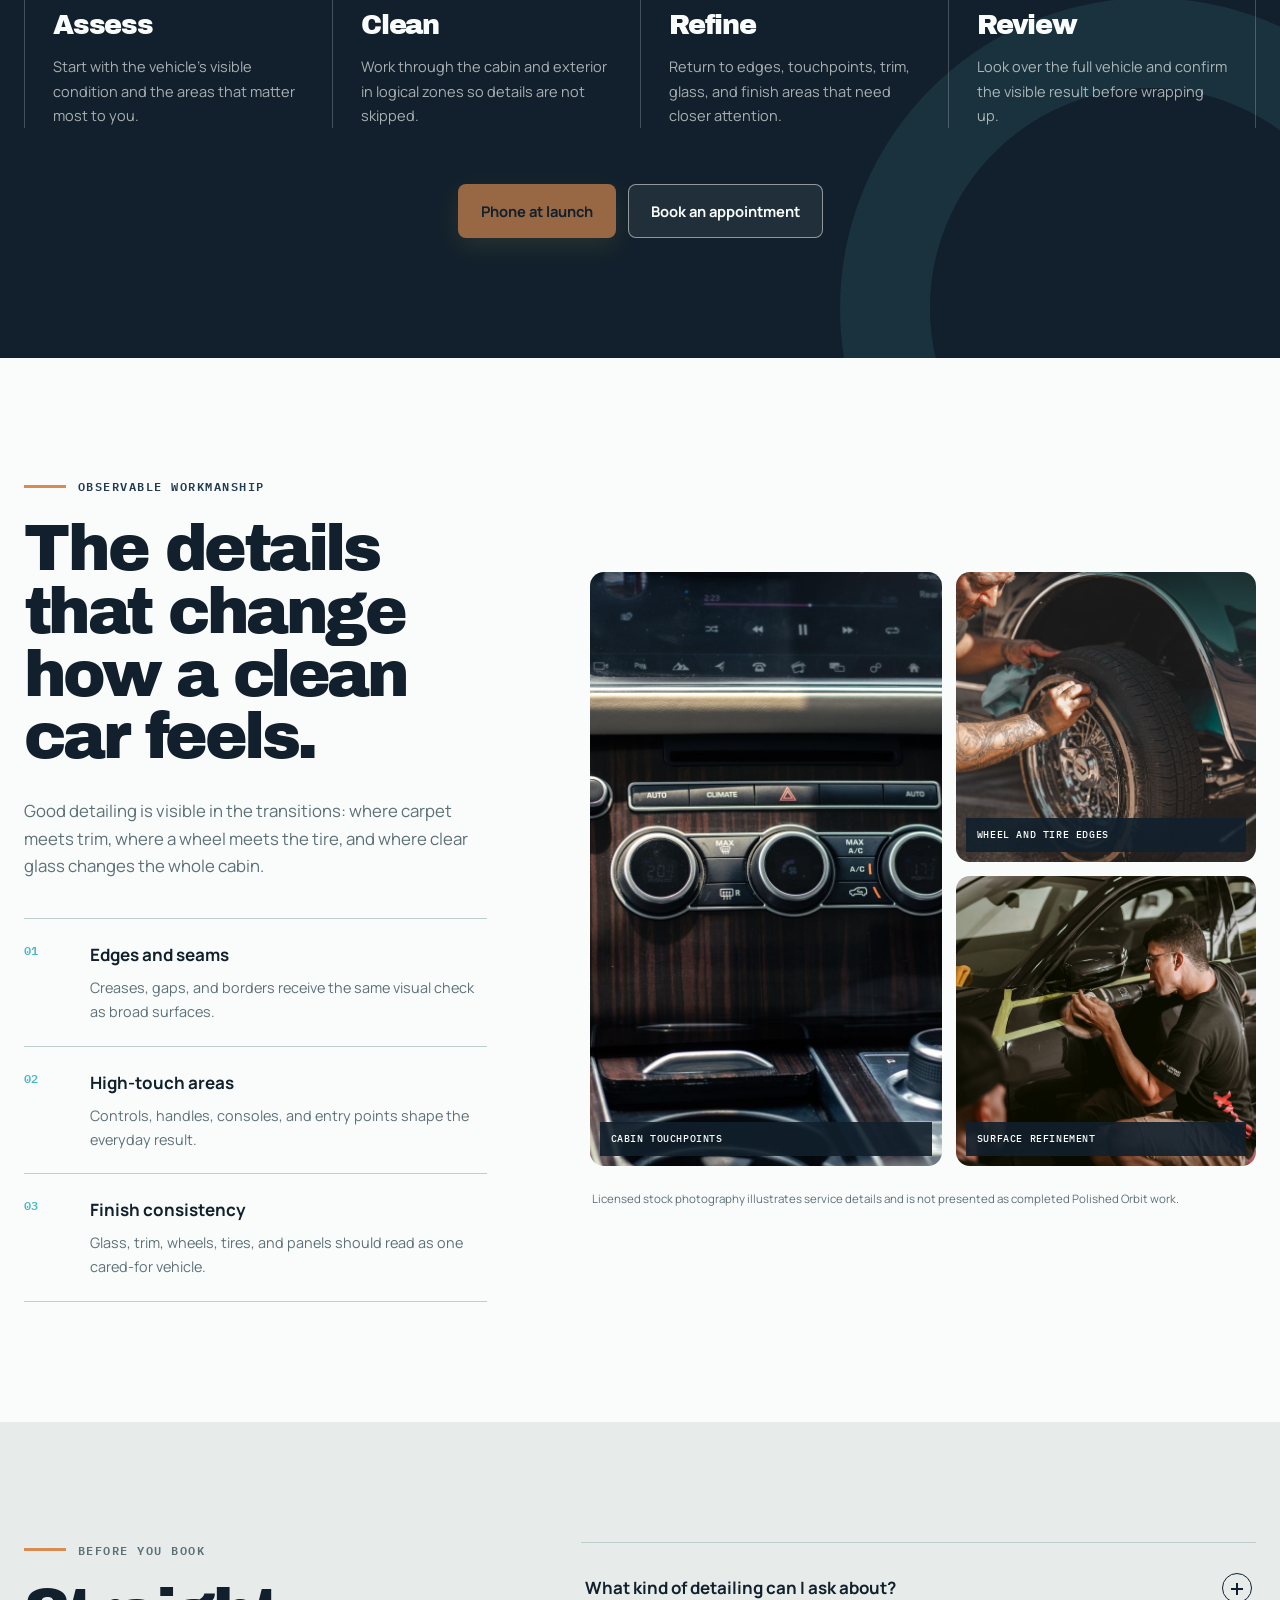
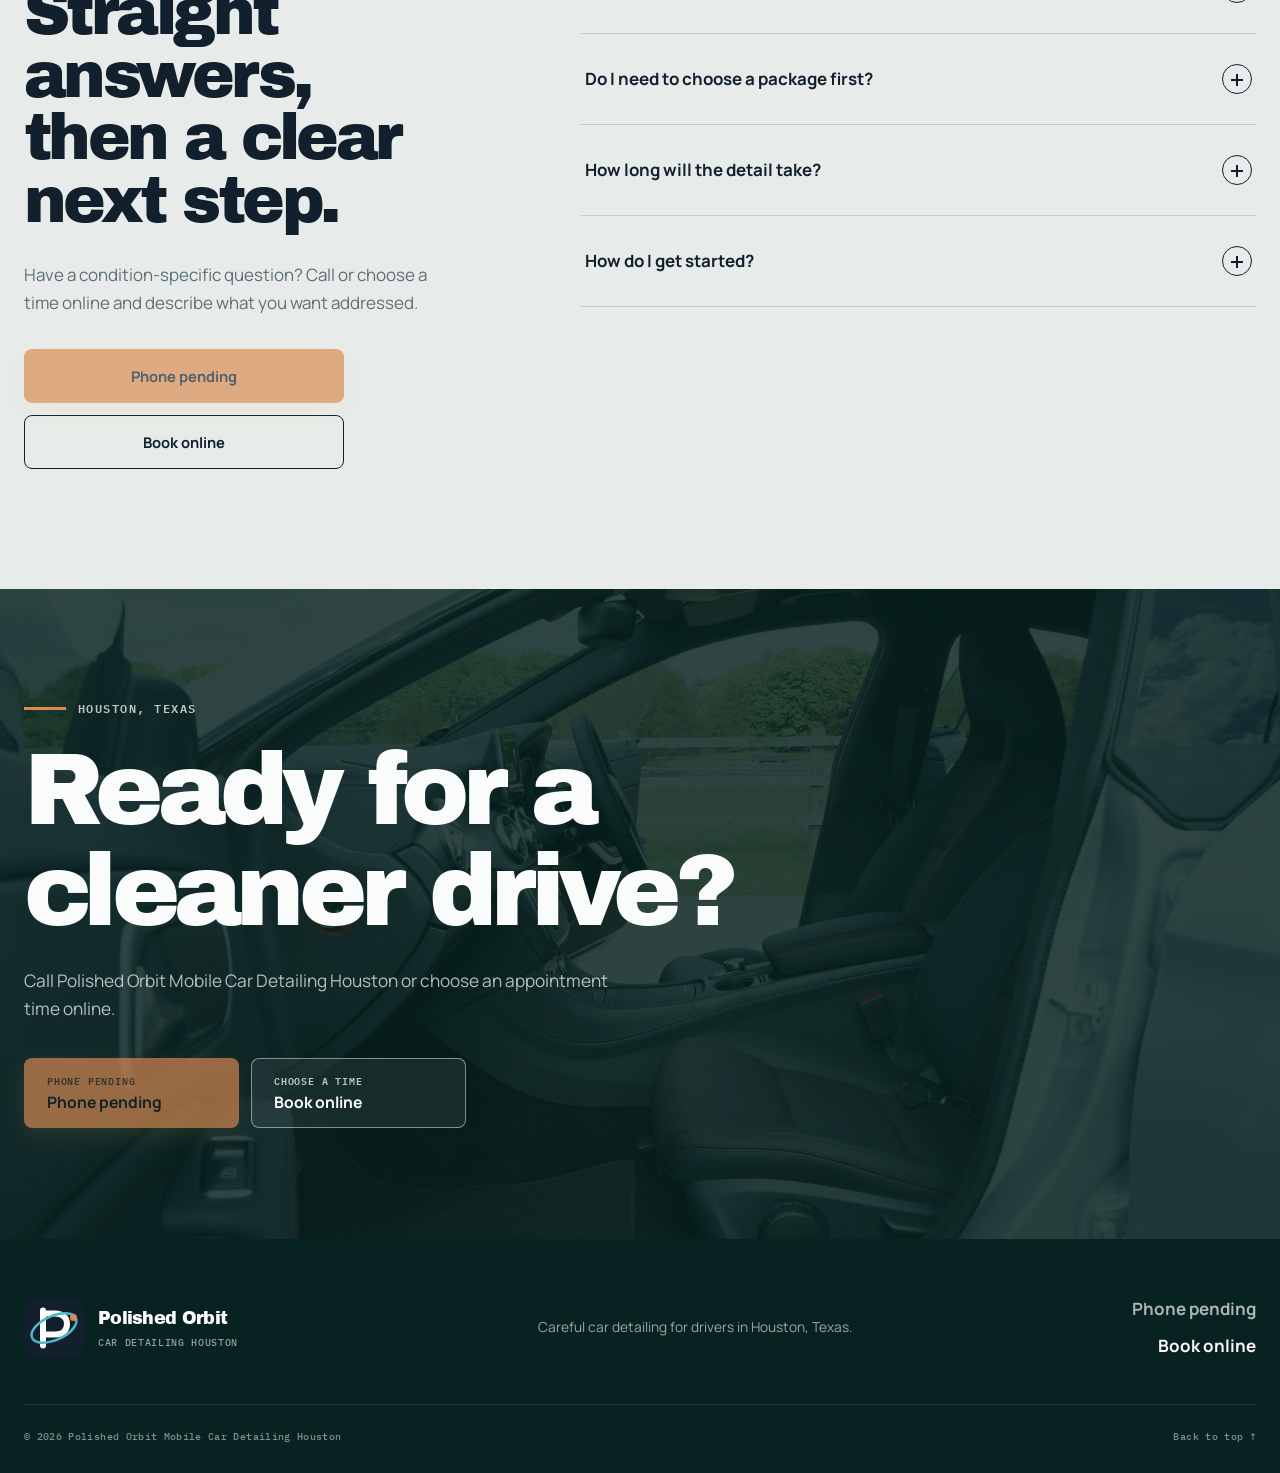
==== commit eadb6518: "feat: add service pricing to site Interior $200, exterior $250 with shampoo, complete $250. Adds pri" ====
--- a/index.html
+++ b/index.html
@@ -35,7 +35,8 @@
           "Interior car detailing",
           "Exterior car detailing",
           "Vehicle finish care"
-        ]
+        ],
+        "priceRange": "$200-$250"
       }
     </script>
   </head>
@@ -129,6 +130,7 @@
               </div>
               <div class="service-copy">
                 <h3>Interior reset</h3>
+                <p class="service-price">$200</p>
                 <p>Attention for seating areas, carpets, touchpoints, trim, and the small spaces that collect daily use.</p>
               </div>
             </article>
@@ -140,6 +142,7 @@
               </div>
               <div class="service-copy">
                 <h3>Exterior detail</h3>
+                <p class="service-price">$250<span>Includes shampoo</span></p>
                 <p>Paint-safe cleaning with attention to body panels, glass, wheels, tires, and the lines where residue gathers.</p>
               </div>
             </article>
@@ -151,6 +154,7 @@
               </div>
               <div class="service-copy">
                 <h3>Finish attention</h3>
+                <p class="service-price">$250</p>
                 <p>A closer look at dullness, surface clarity, and the finishing steps that can bring back a cleaner reflection.</p>
               </div>
             </article>
--- a/styles.css
+++ b/styles.css
@@ -1714,3 +1714,21 @@
     transition-duration: 0.01ms !important;
   }
 }
+
+.service-price {
+  margin-top: 0.9rem;
+  font-size: 1.35rem;
+  font-weight: 700;
+  letter-spacing: -0.01em;
+  line-height: 1.2;
+}
+
+.service-price span {
+  display: block;
+  margin-top: 0.2rem;
+  font-size: 0.78rem;
+  font-weight: 500;
+  letter-spacing: 0.06em;
+  text-transform: uppercase;
+  opacity: 0.72;
+}
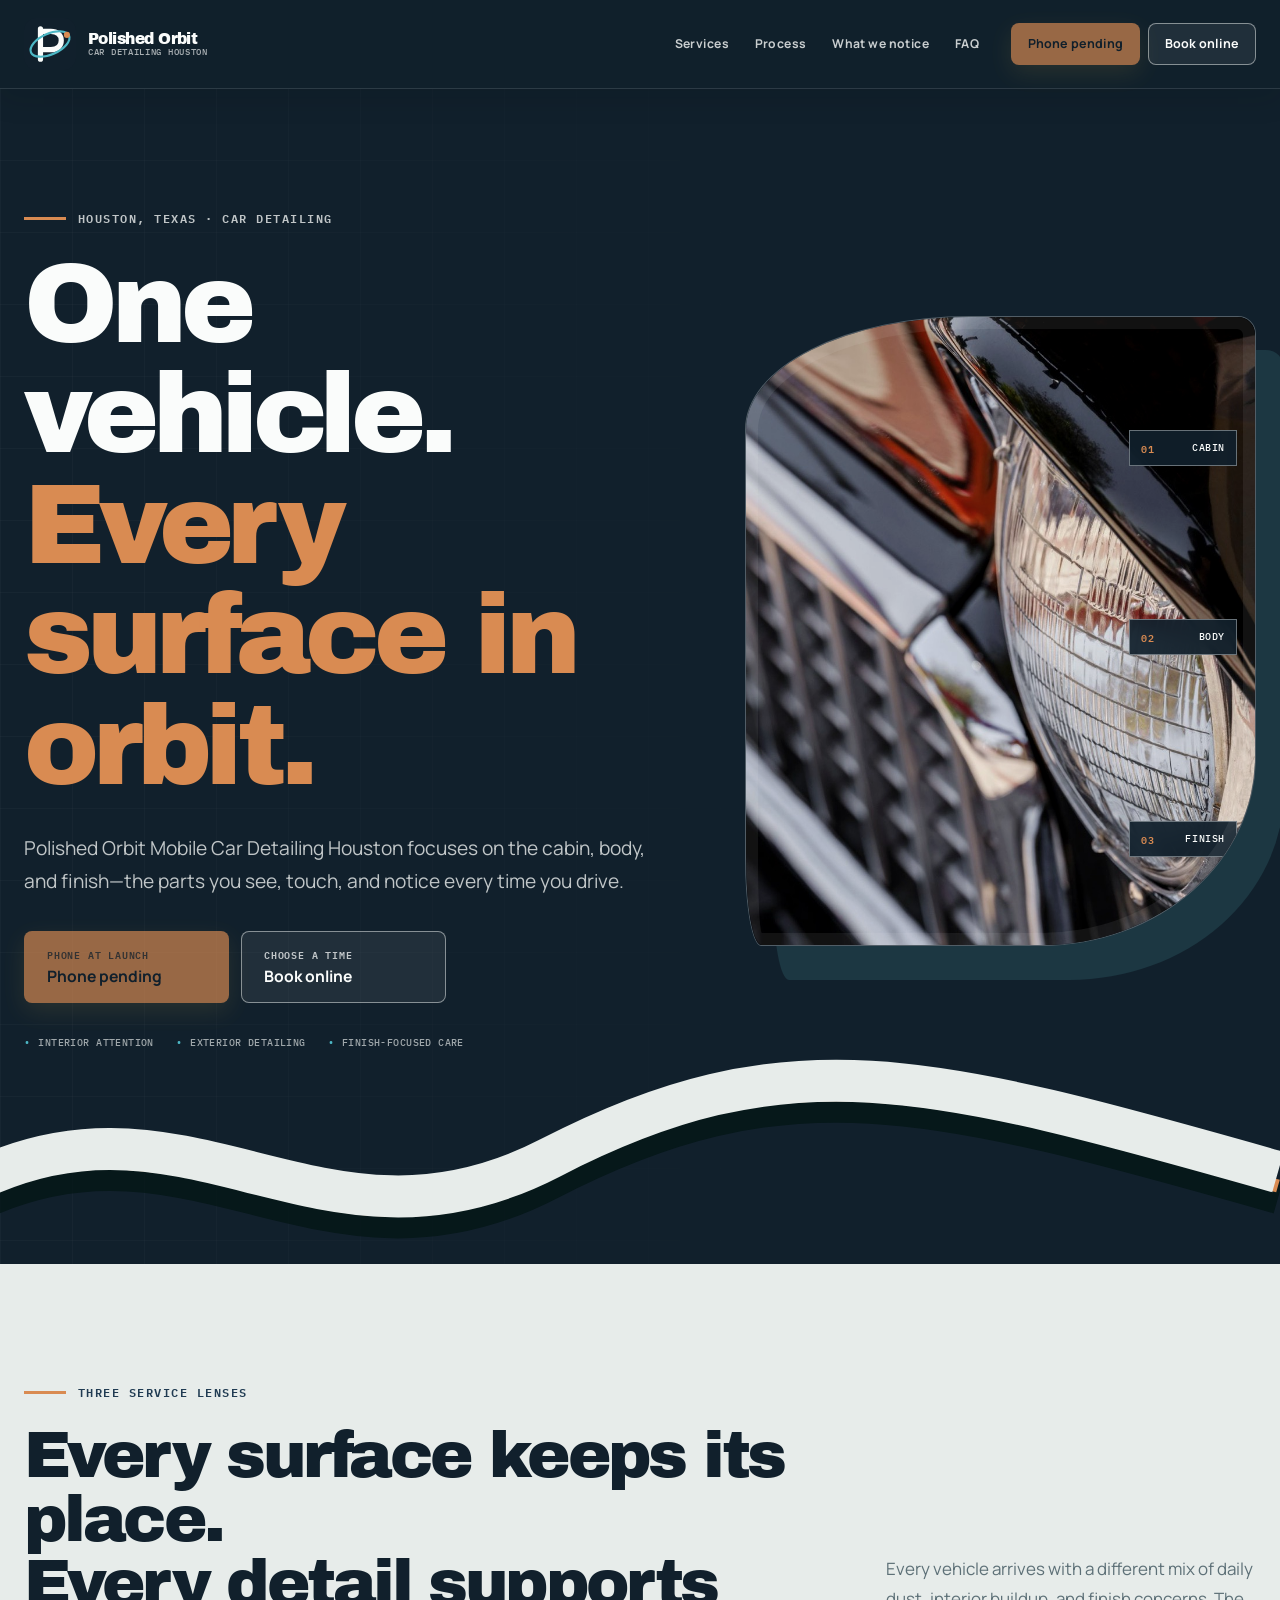
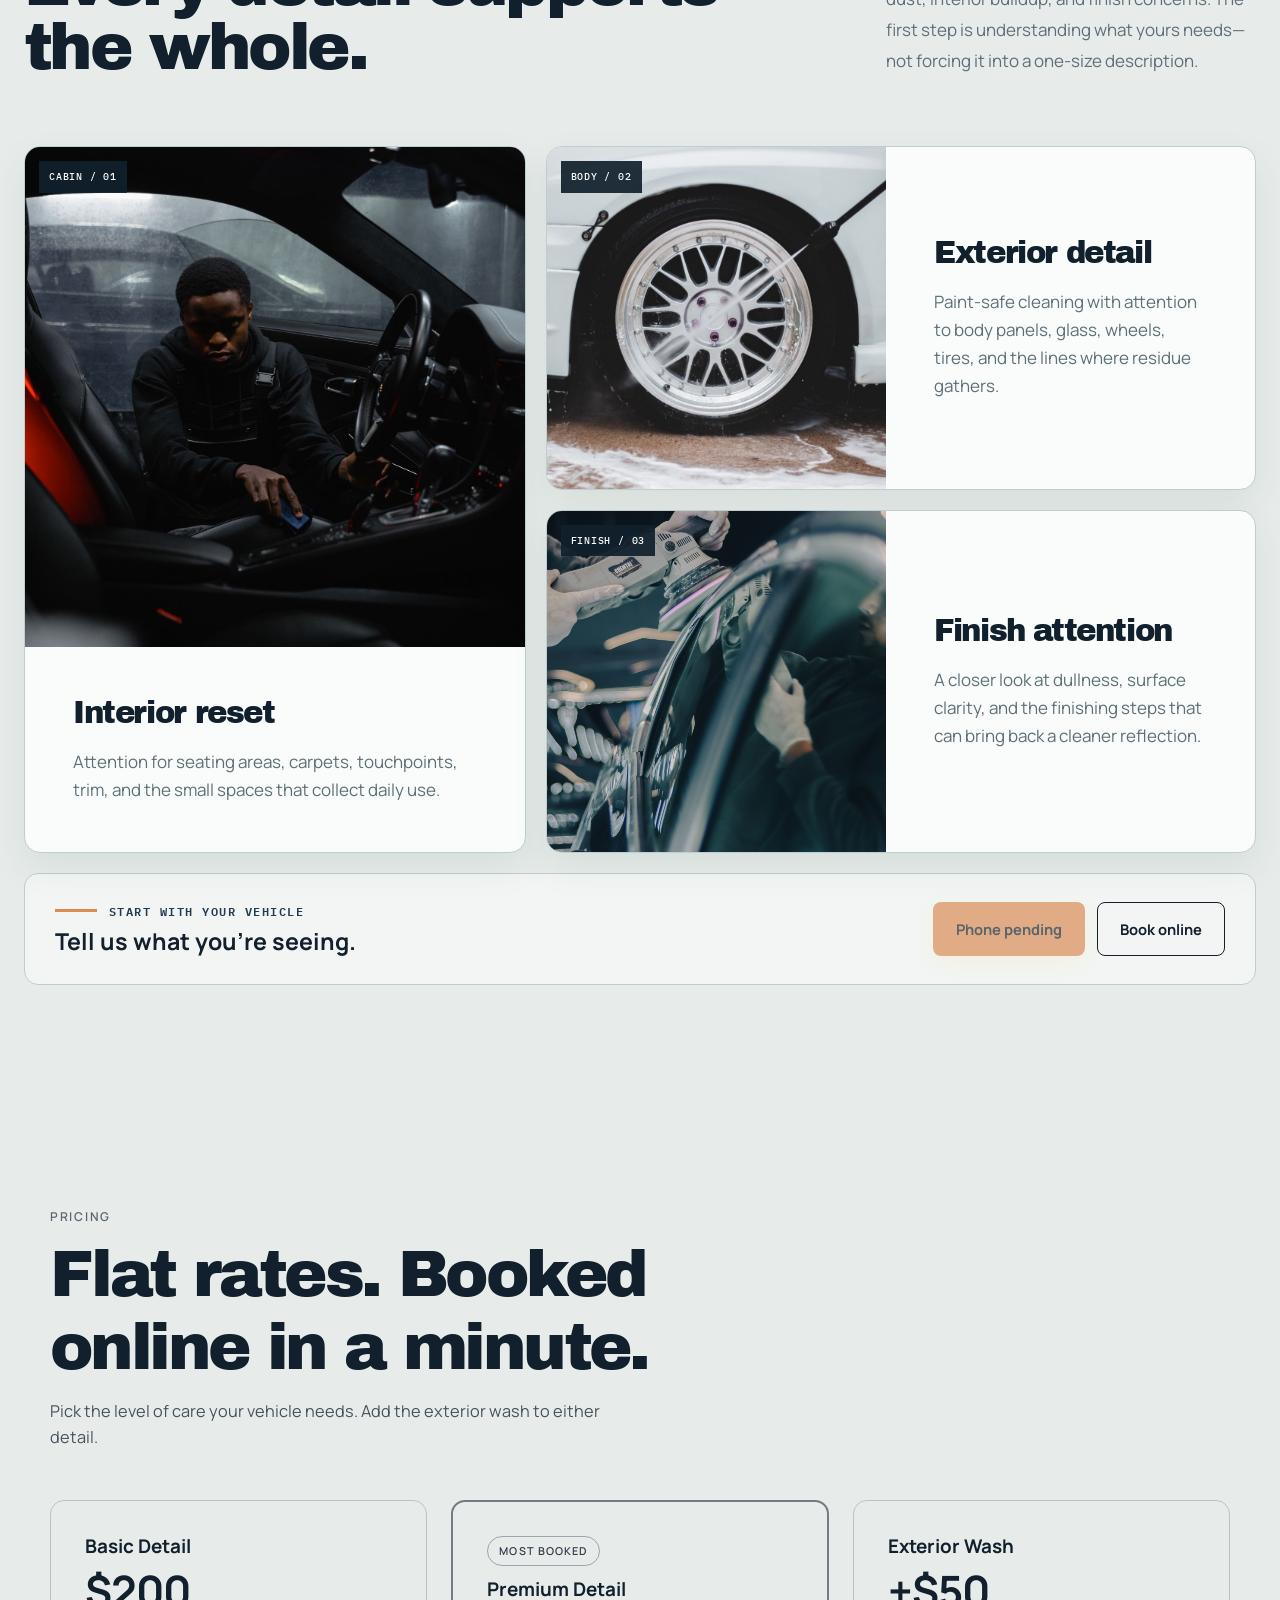
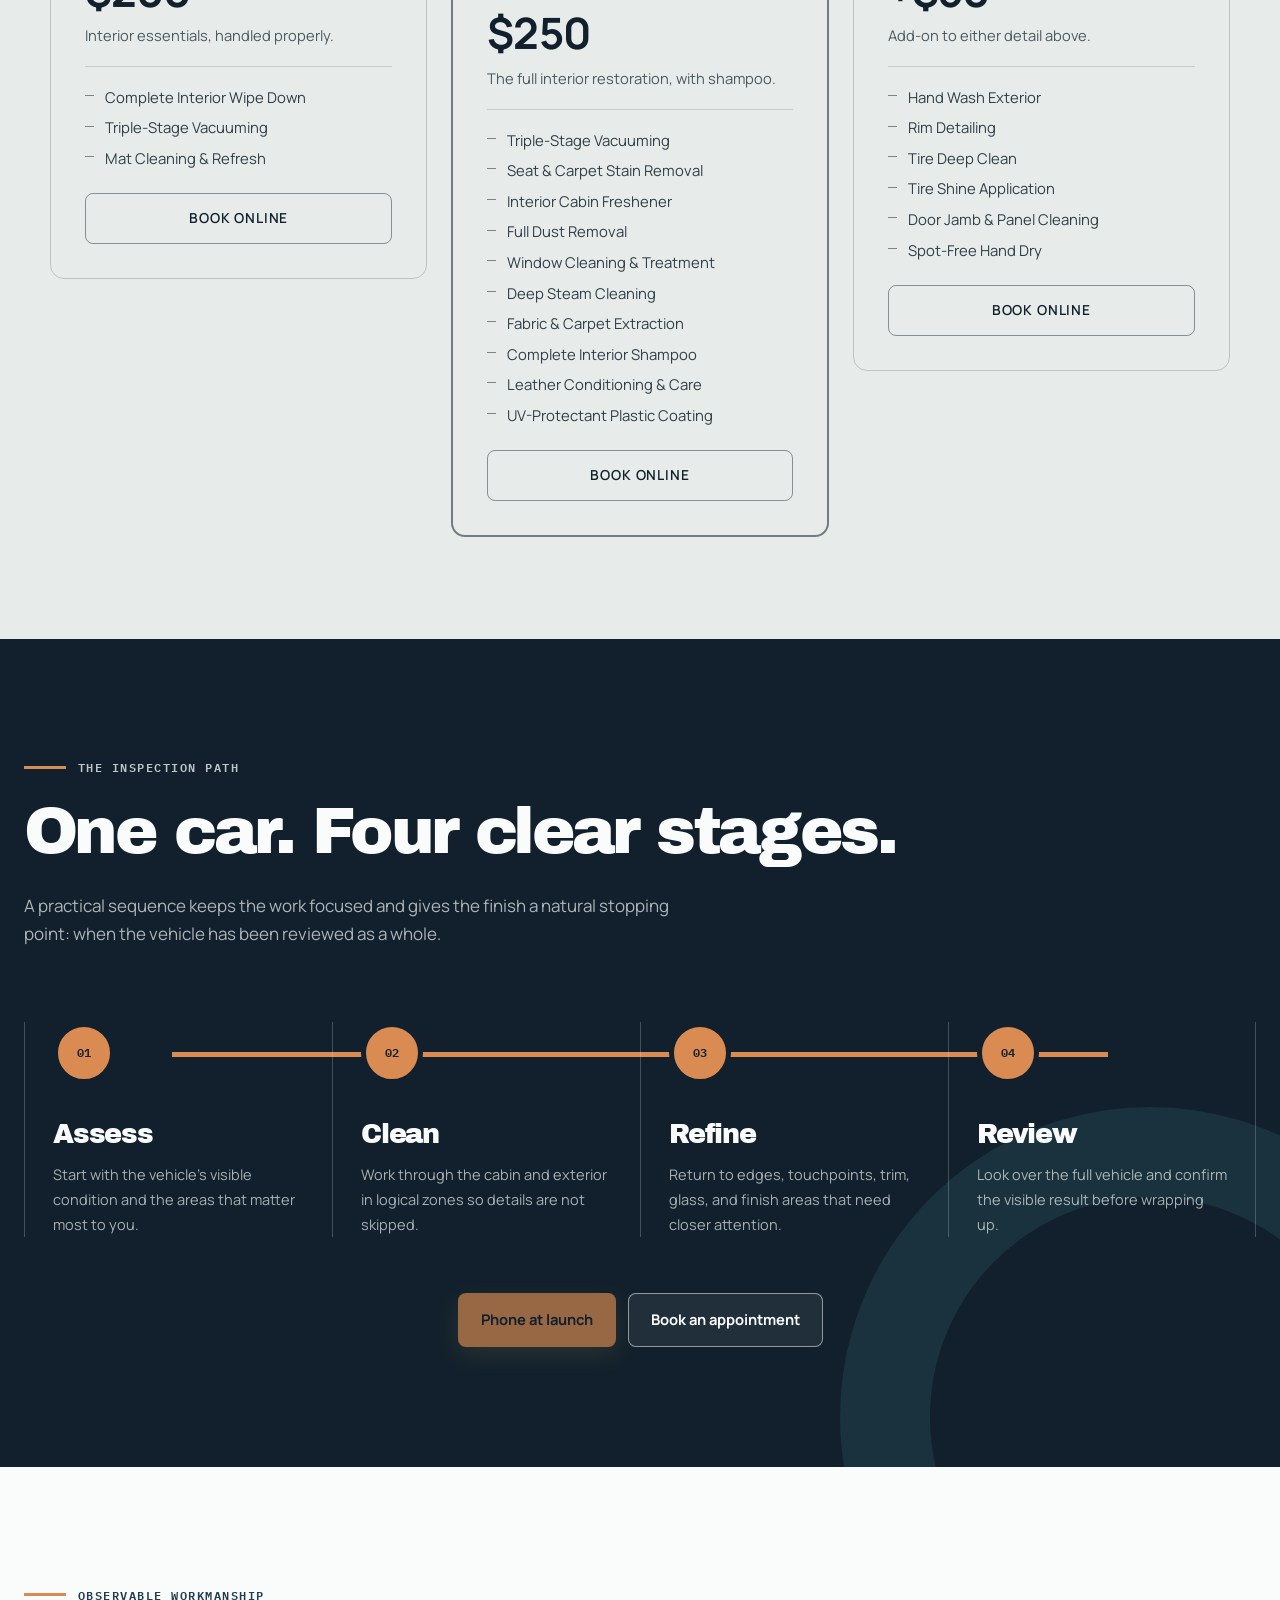
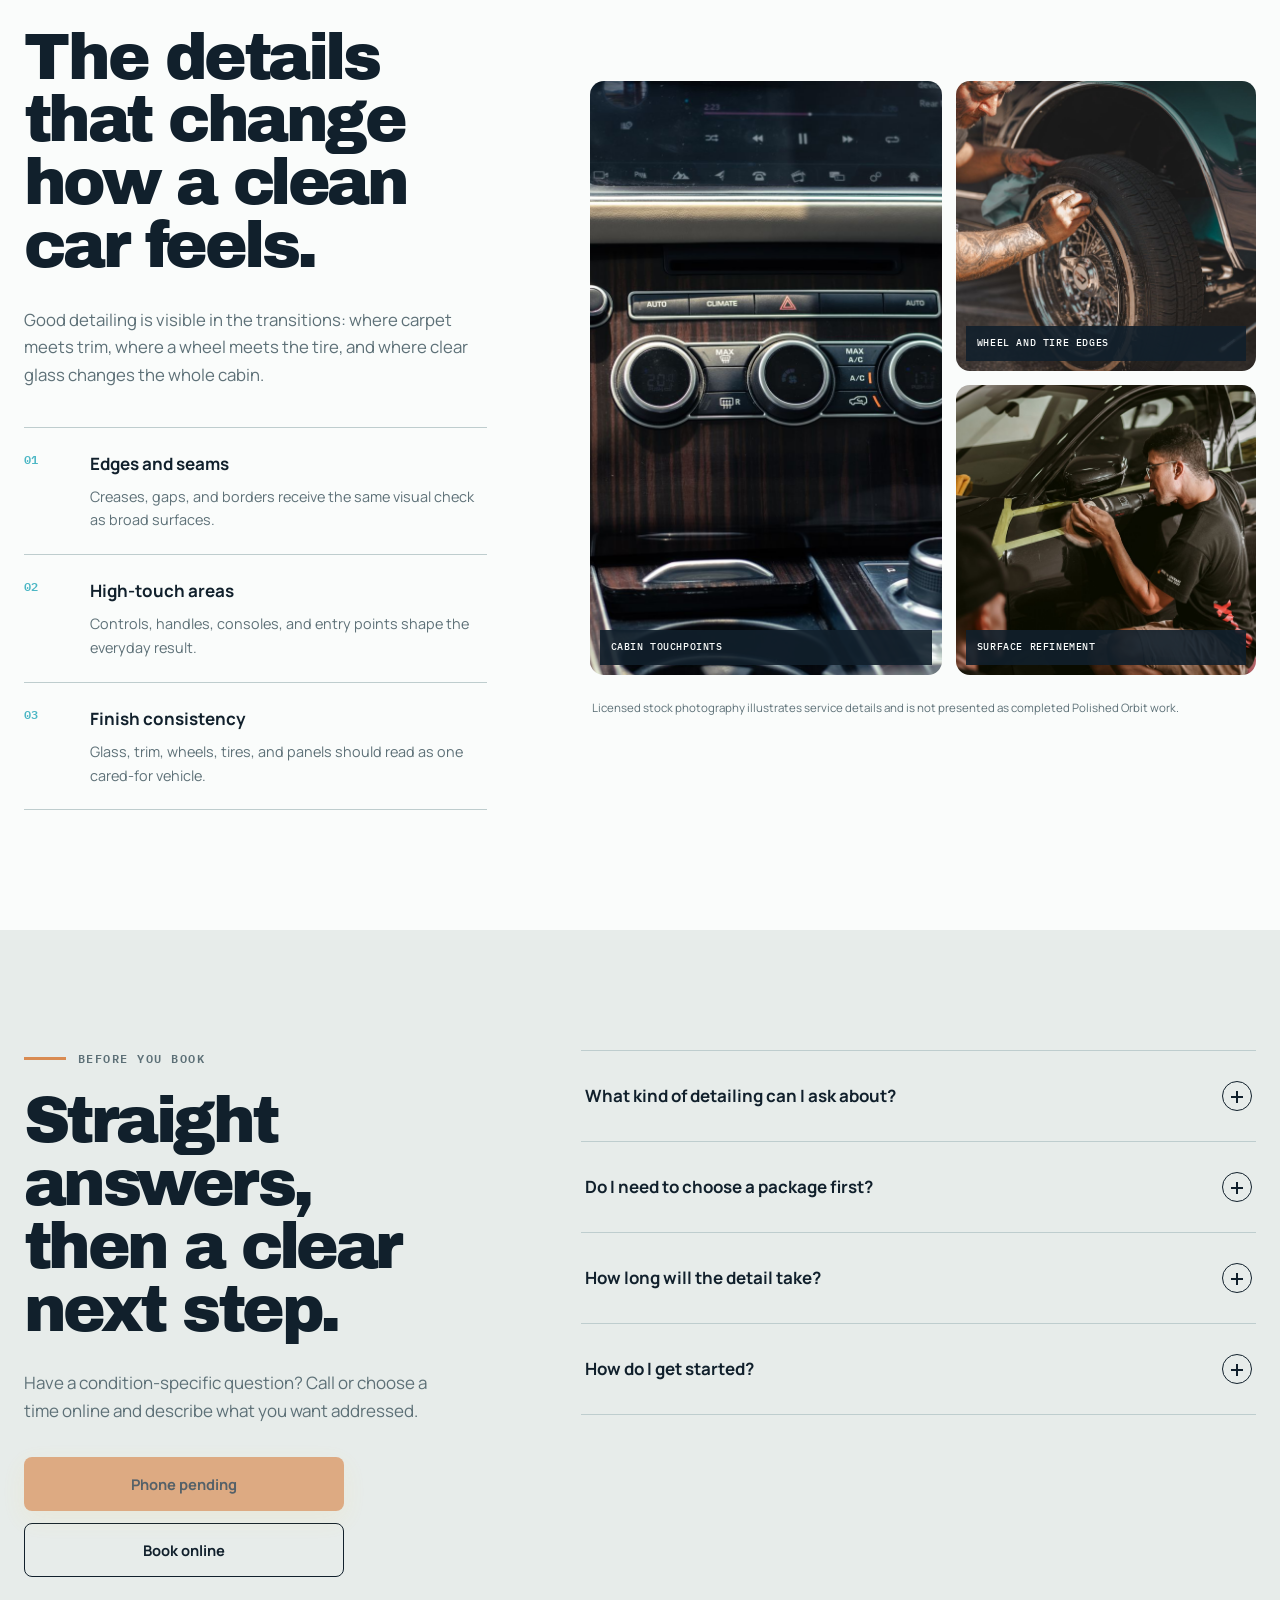
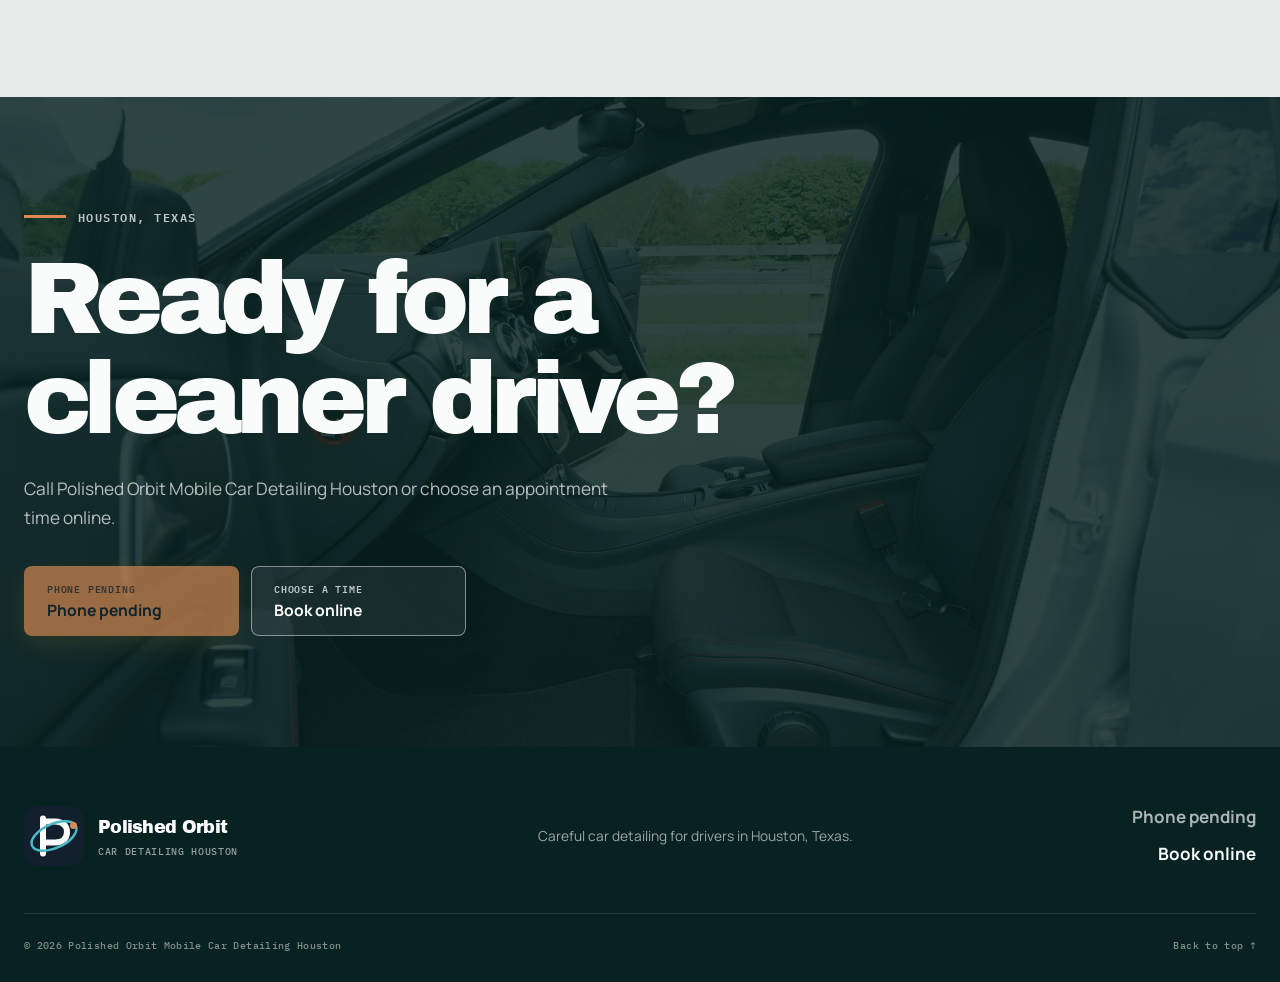
==== commit 9ae367b5: "feat: replace pricing with the standard rate grid Basic Detail $200, Premium Detail $250 including s" ====
--- a/index.html
+++ b/index.html
@@ -36,7 +36,45 @@
           "Exterior car detailing",
           "Vehicle finish care"
         ],
-        "priceRange": "$200-$250"
+        "priceRange": "$200-$250",
+        "makesOffer": [
+          {
+            "@type": "Offer",
+            "name": "Basic Detail",
+            "price": "200",
+            "priceCurrency": "USD",
+            "availability": "https://schema.org/InStock",
+            "itemOffered": {
+              "@type": "Service",
+              "name": "Basic Detail",
+              "description": "Interior essentials: complete interior wipe down, triple-stage vacuuming, and mat cleaning and refresh."
+            }
+          },
+          {
+            "@type": "Offer",
+            "name": "Premium Detail",
+            "price": "250",
+            "priceCurrency": "USD",
+            "availability": "https://schema.org/InStock",
+            "itemOffered": {
+              "@type": "Service",
+              "name": "Premium Detail",
+              "description": "The full interior restoration, including complete interior shampoo, deep steam cleaning, fabric and carpet extraction, and leather conditioning."
+            }
+          },
+          {
+            "@type": "Offer",
+            "name": "Exterior Wash",
+            "price": "50",
+            "priceCurrency": "USD",
+            "availability": "https://schema.org/InStock",
+            "itemOffered": {
+              "@type": "Service",
+              "name": "Exterior Wash",
+              "description": "Add-on exterior wash: hand wash, rim detailing, tire deep clean and shine, door jamb cleaning, and spot-free hand dry."
+            }
+          }
+        ]
       }
     </script>
   </head>
@@ -130,7 +168,6 @@
               </div>
               <div class="service-copy">
                 <h3>Interior reset</h3>
-                <p class="service-price">$200</p>
                 <p>Attention for seating areas, carpets, touchpoints, trim, and the small spaces that collect daily use.</p>
               </div>
             </article>
@@ -142,7 +179,6 @@
               </div>
               <div class="service-copy">
                 <h3>Exterior detail</h3>
-                <p class="service-price">$250<span>Includes shampoo</span></p>
                 <p>Paint-safe cleaning with attention to body panels, glass, wheels, tires, and the lines where residue gathers.</p>
               </div>
             </article>
@@ -154,7 +190,6 @@
               </div>
               <div class="service-copy">
                 <h3>Finish attention</h3>
-                <p class="service-price">$250</p>
                 <p>A closer look at dullness, surface clarity, and the finishing steps that can bring back a cleaner reflection.</p>
               </div>
             </article>
@@ -172,6 +207,64 @@
           </div>
         </div>
       </section>
+
+    <section class="rates" id="pricing" aria-labelledby="pricing-title">
+      <div class="rates-shell">
+        <div class="rates-head">
+          <p class="rates-eyebrow">Pricing</p>
+          <h2 id="pricing-title">Flat rates. Booked online in a minute.</h2>
+          <p class="rates-intro">Pick the level of care your vehicle needs. Add the exterior wash to either detail.</p>
+        </div>
+
+        <div class="rate-grid">
+          <article class="rate-card">
+            <h3>Basic Detail</h3>
+            <p class="rate-figure">$200</p>
+            <p class="rate-note">Interior essentials, handled properly.</p>
+            <ul class="rate-list">
+              <li>Complete Interior Wipe Down</li>
+              <li>Triple-Stage Vacuuming</li>
+              <li>Mat Cleaning &amp; Refresh</li>
+            </ul>
+            <a class="rate-cta" href="https://cal.com/sumitdatta/auto-detail-service" target="_blank" rel="noopener">Book Online</a>
+          </article>
+          <article class="rate-card rate-card-featured">
+            <span class="rate-badge">Most booked</span>
+            <h3>Premium Detail</h3>
+            <p class="rate-figure">$250</p>
+            <p class="rate-note">The full interior restoration, with shampoo.</p>
+            <ul class="rate-list">
+              <li>Triple-Stage Vacuuming</li>
+              <li>Seat &amp; Carpet Stain Removal</li>
+              <li>Interior Cabin Freshener</li>
+              <li>Full Dust Removal</li>
+              <li>Window Cleaning &amp; Treatment</li>
+              <li>Deep Steam Cleaning</li>
+              <li>Fabric &amp; Carpet Extraction</li>
+              <li>Complete Interior Shampoo</li>
+              <li>Leather Conditioning &amp; Care</li>
+              <li>UV-Protectant Plastic Coating</li>
+            </ul>
+            <a class="rate-cta" href="https://cal.com/sumitdatta/auto-detail-service" target="_blank" rel="noopener">Book Online</a>
+          </article>
+          <article class="rate-card">
+            <h3>Exterior Wash</h3>
+            <p class="rate-figure">+$50</p>
+            <p class="rate-note">Add-on to either detail above.</p>
+            <ul class="rate-list">
+              <li>Hand Wash Exterior</li>
+              <li>Rim Detailing</li>
+              <li>Tire Deep Clean</li>
+              <li>Tire Shine Application</li>
+              <li>Door Jamb &amp; Panel Cleaning</li>
+              <li>Spot-Free Hand Dry</li>
+            </ul>
+            <a class="rate-cta" href="https://cal.com/sumitdatta/auto-detail-service" target="_blank" rel="noopener">Book Online</a>
+          </article>
+        </div>
+      </div>
+    </section>
+
 
       <section class="process section" id="process">
         <div class="shell">
--- a/styles.css
+++ b/styles.css
@@ -1715,20 +1715,147 @@
   }
 }
 
-.service-price {
-  margin-top: 0.9rem;
-  font-size: 1.35rem;
+/* Pricing section — self-contained, inherits each site's own colors and type. */
+.rates {
+  padding: clamp(56px, 8vw, 104px) clamp(20px, 5vw, 48px);
+}
+
+.rates-shell {
+  width: min(1180px, 100%);
+  margin-inline: auto;
+}
+
+.rates-head {
+  max-width: 60ch;
+  margin-bottom: clamp(30px, 4vw, 50px);
+}
+
+.rates-eyebrow {
+  margin: 0 0 10px;
+  font-size: 0.76rem;
+  font-weight: 600;
+  letter-spacing: 0.14em;
+  text-transform: uppercase;
+  opacity: 0.65;
+}
+
+.rates-head h2 {
+  margin: 0 0 14px;
+  line-height: 1.12;
+}
+
+.rates-intro {
+  margin: 0;
+  font-size: 1.02rem;
+  line-height: 1.6;
+  opacity: 0.75;
+}
+
+.rate-grid {
+  display: grid;
+  gap: clamp(16px, 2vw, 24px);
+  grid-template-columns: repeat(auto-fit, minmax(260px, 1fr));
+  align-items: start;
+}
+
+.rate-card {
+  position: relative;
+  display: flex;
+  flex-direction: column;
+  padding: clamp(24px, 3vw, 34px);
+  border: 1px solid color-mix(in srgb, currentColor 20%, transparent);
+  border-radius: 14px;
+}
+
+.rate-card-featured {
+  border-width: 2px;
+  border-color: color-mix(in srgb, currentColor 55%, transparent);
+}
+
+.rate-badge {
+  align-self: flex-start;
+  margin-bottom: 12px;
+  padding: 5px 11px;
+  border: 1px solid color-mix(in srgb, currentColor 40%, transparent);
+  border-radius: 999px;
+  font-size: 0.68rem;
+  font-weight: 600;
+  letter-spacing: 0.1em;
+  text-transform: uppercase;
+  opacity: 0.85;
+}
+
+.rate-card h3 {
+  margin: 0;
+  font-size: 1.18rem;
+  line-height: 1.25;
+}
+
+.rate-figure {
+  margin: 10px 0 0;
+  font-size: clamp(2.1rem, 4vw, 2.7rem);
   font-weight: 700;
-  letter-spacing: -0.01em;
-  line-height: 1.2;
-}
-
-.service-price span {
-  display: block;
-  margin-top: 0.2rem;
-  font-size: 0.78rem;
-  font-weight: 500;
+  letter-spacing: -0.02em;
+  line-height: 1;
+}
+
+.rate-note {
+  margin: 12px 0 0;
+  font-size: 0.92rem;
+  line-height: 1.5;
+  opacity: 0.72;
+}
+
+.rate-list {
+  margin: 20px 0 0;
+  padding: 20px 0 0;
+  border-top: 1px solid color-mix(in srgb, currentColor 15%, transparent);
+  list-style: none;
+  display: grid;
+  gap: 9px;
+}
+
+.rate-list li {
+  position: relative;
+  padding-left: 20px;
+  font-size: 0.93rem;
+  line-height: 1.45;
+  opacity: 0.85;
+}
+
+.rate-list li::before {
+  content: "";
+  position: absolute;
+  left: 0;
+  top: 0.55em;
+  width: 9px;
+  height: 1px;
+  background: currentColor;
+  opacity: 0.6;
+}
+
+.rate-cta {
+  margin-top: 24px;
+  padding: 13px 20px;
+  border: 1px solid color-mix(in srgb, currentColor 45%, transparent);
+  border-radius: 8px;
+  font-size: 0.86rem;
+  font-weight: 600;
   letter-spacing: 0.06em;
   text-transform: uppercase;
-  opacity: 0.72;
-}
+  text-align: center;
+  text-decoration: none;
+  color: inherit;
+  transition: opacity 0.18s ease;
+}
+
+.rate-cta:hover,
+.rate-cta:focus-visible {
+  opacity: 0.7;
+}
+
+@media (max-width: 640px) {
+  .rate-grid {
+    grid-template-columns: 1fr;
+  }
+}
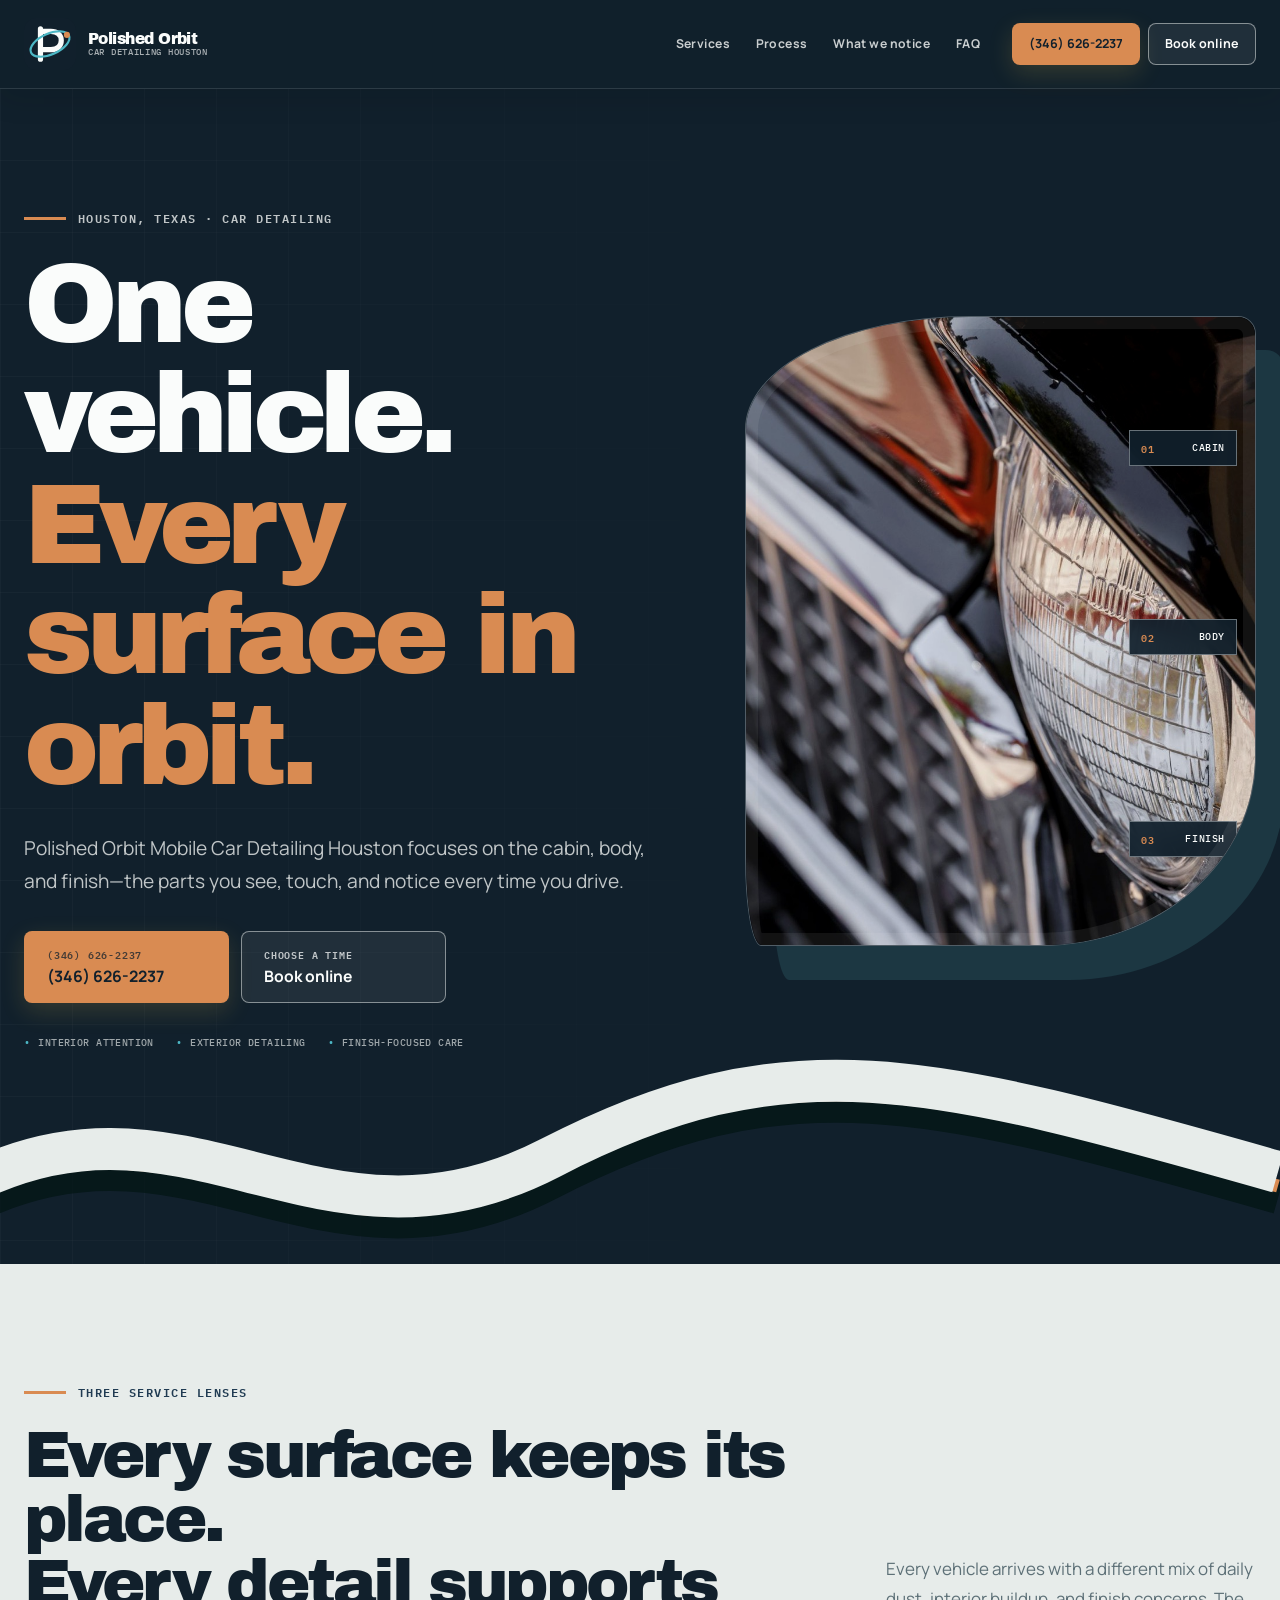
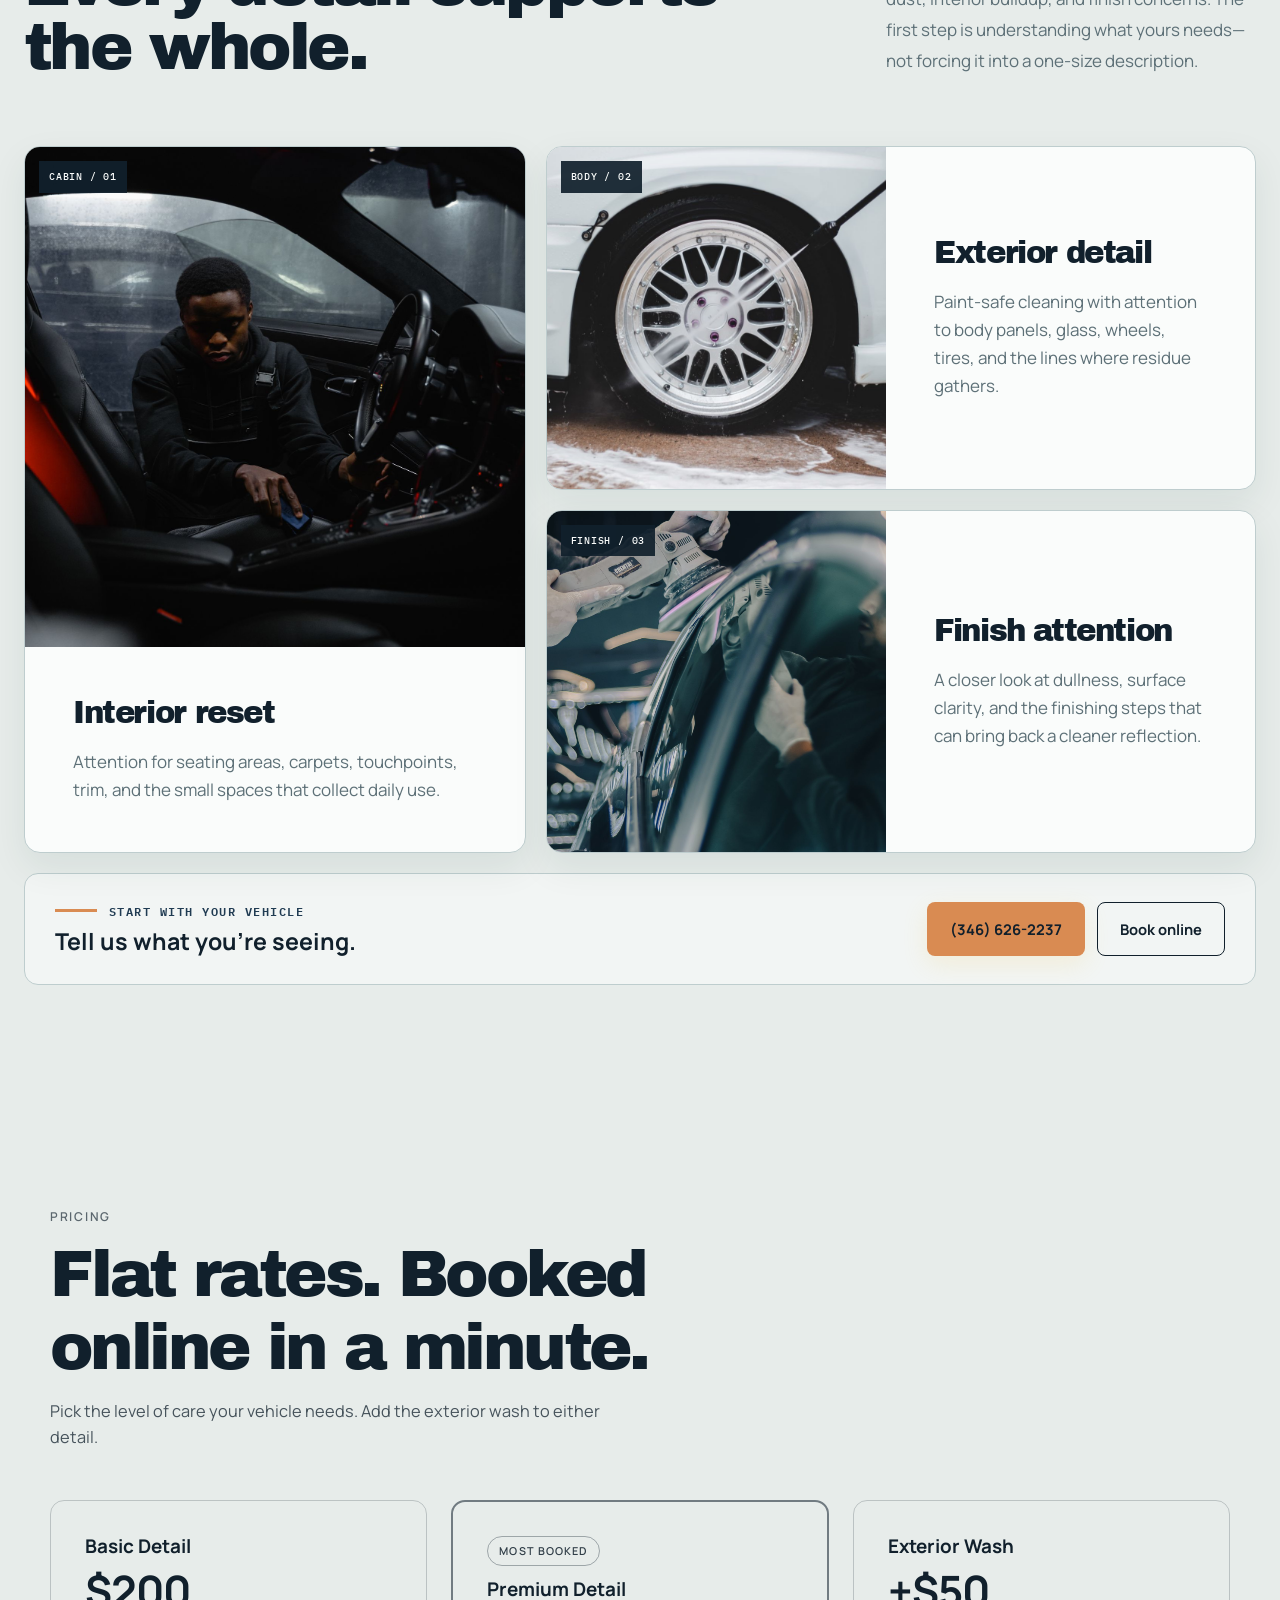
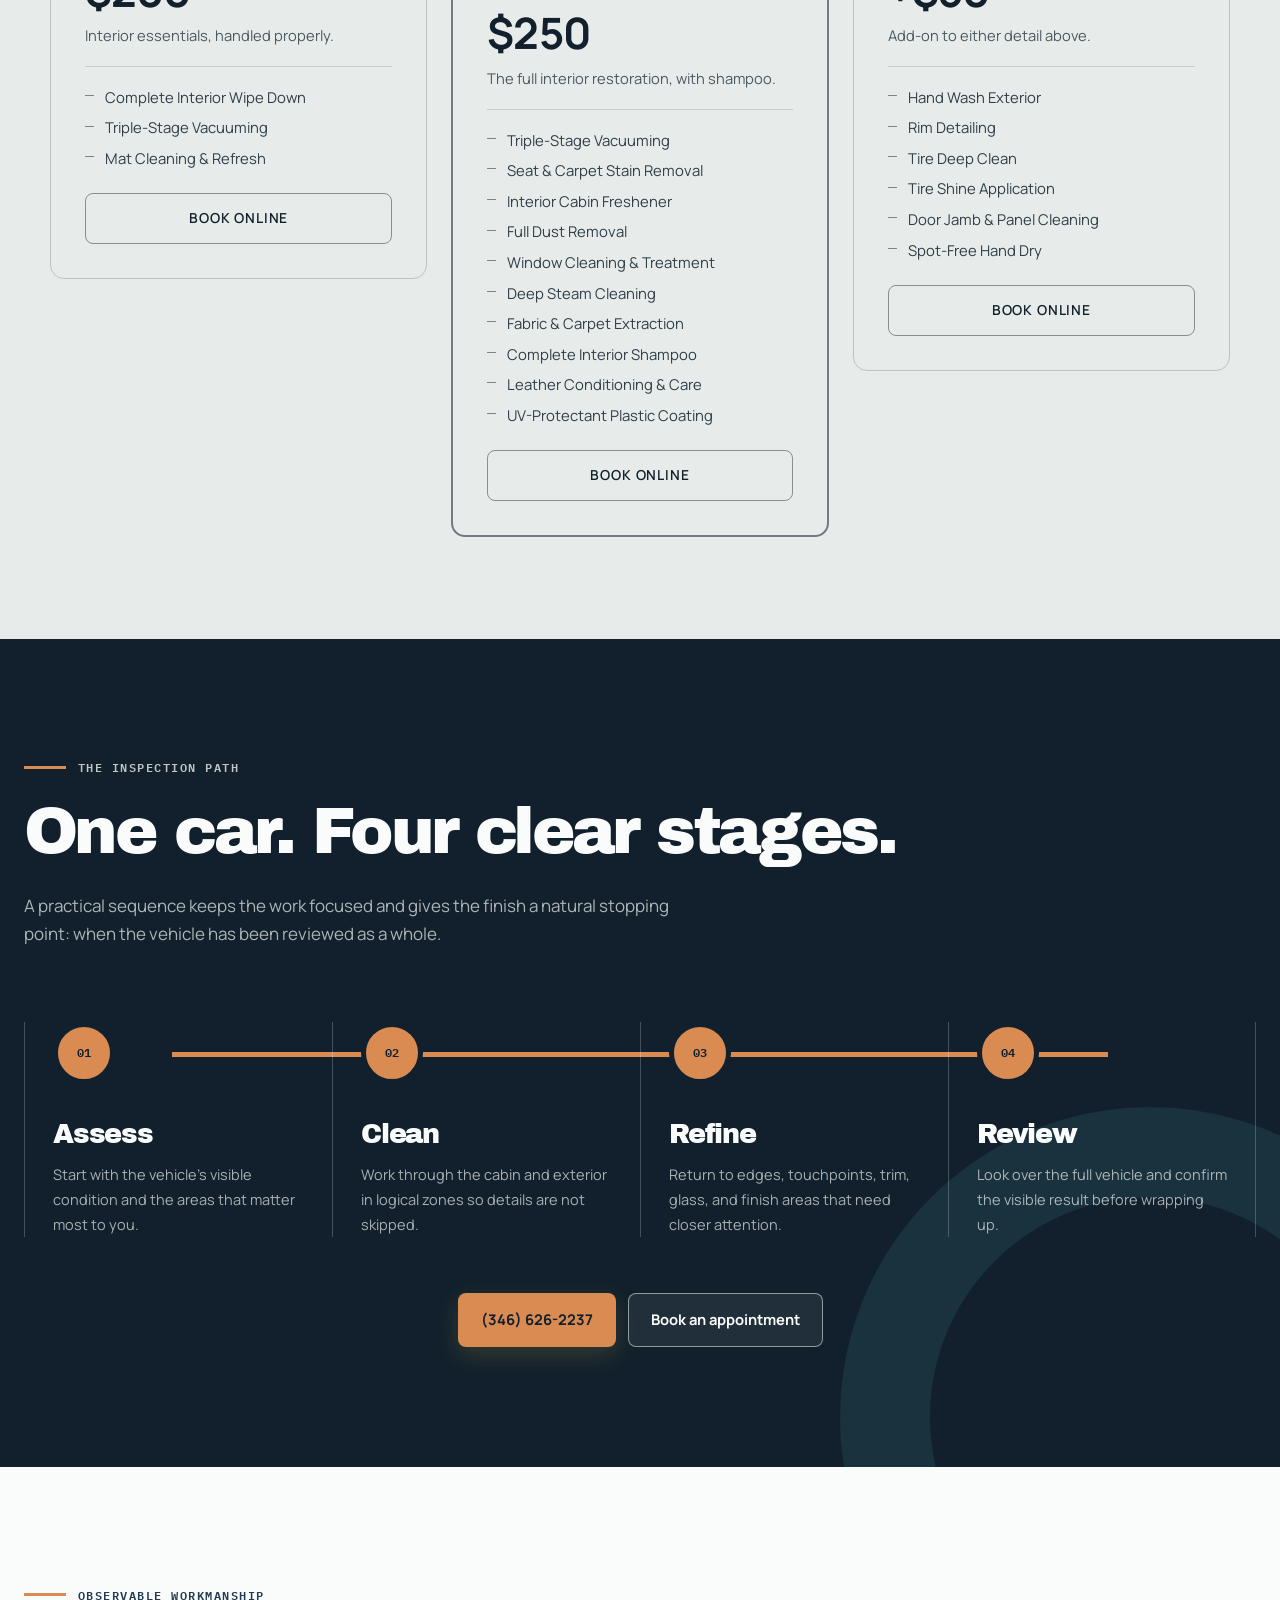
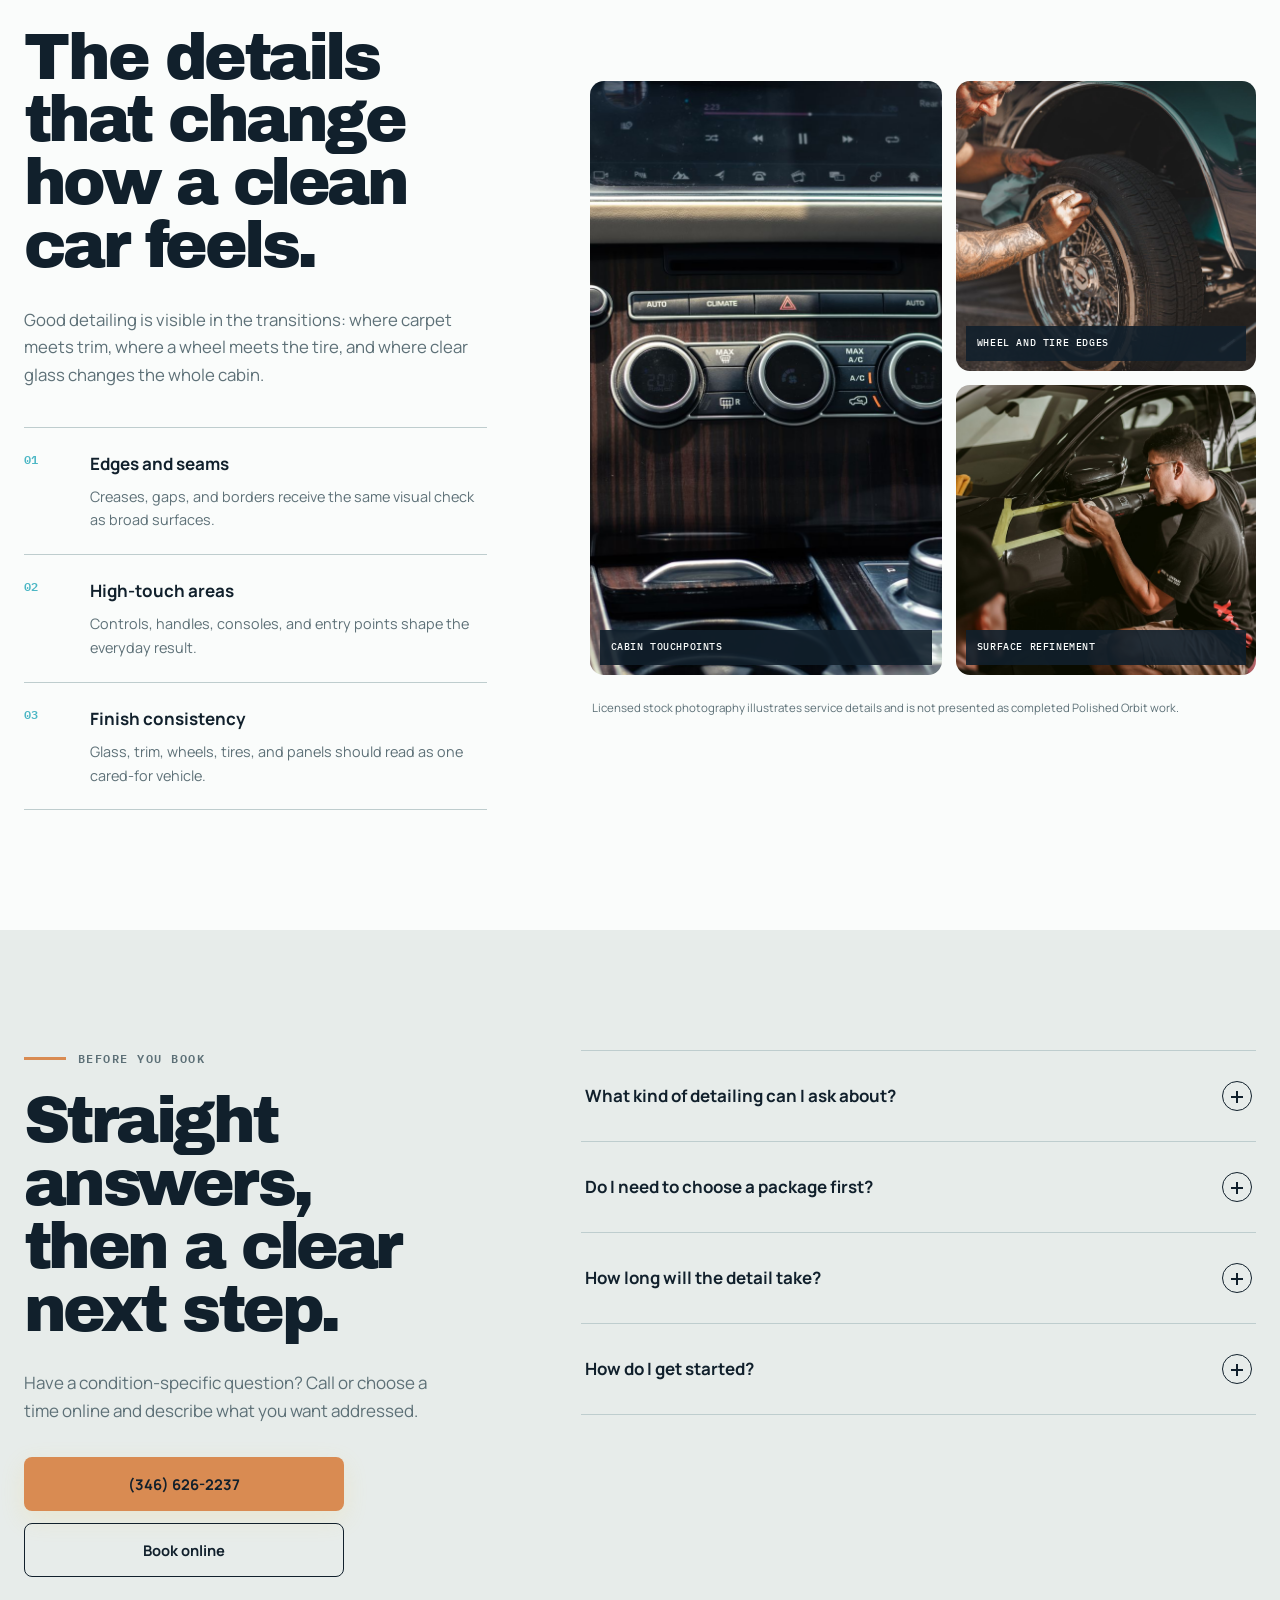
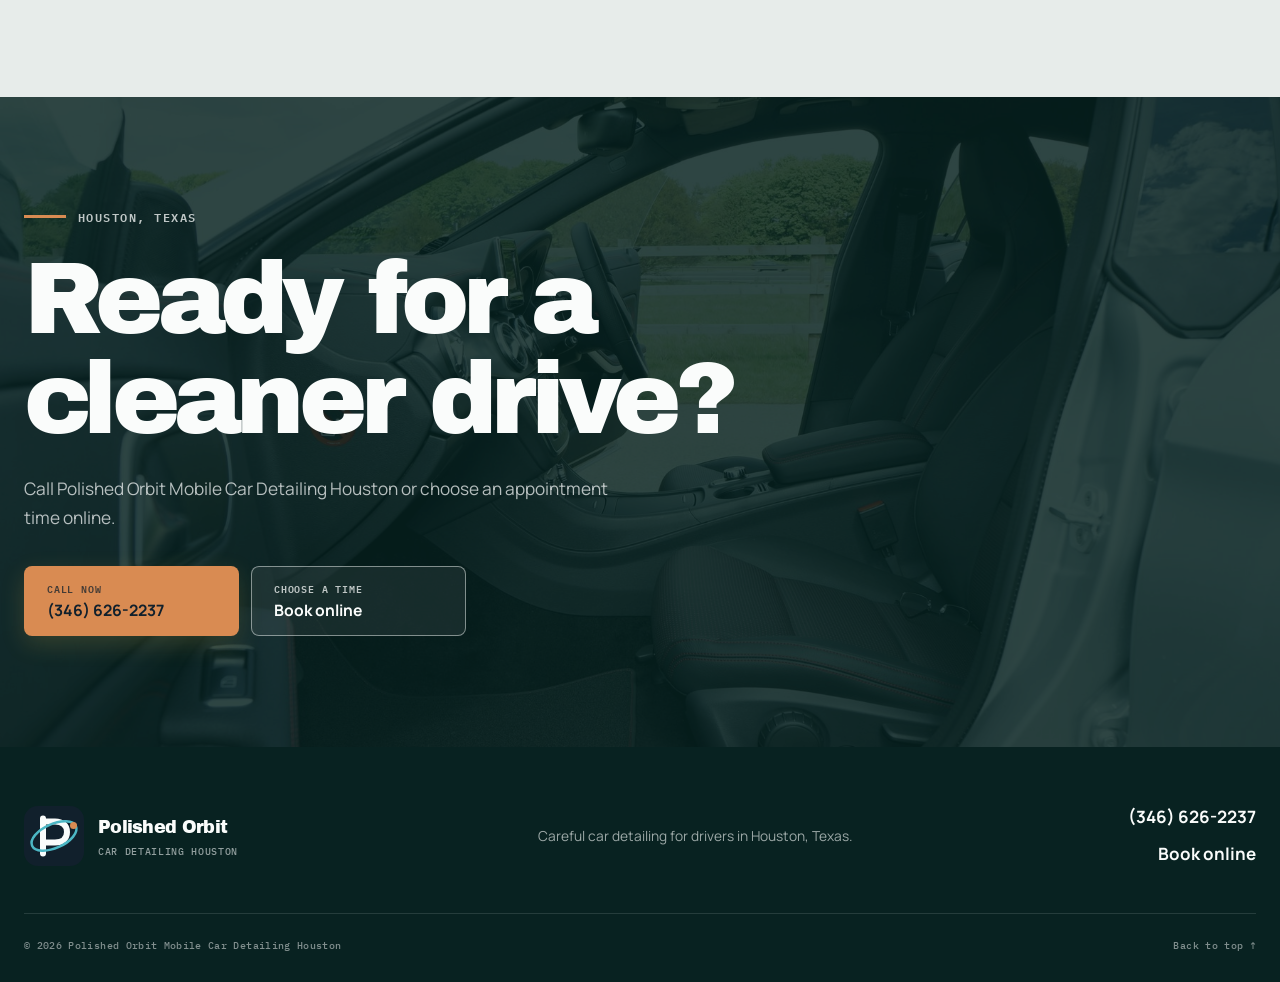
==== commit f55eded2: "fix: sync GMB identity and pricing" ====
--- a/index.html
+++ b/index.html
@@ -3,7 +3,7 @@
   <head>
     <meta charset="utf-8">
     <meta name="viewport" content="width=device-width, initial-scale=1">
-    <title>Polished Orbit Mobile Car Detailing Houston | Call or Book</title>
+    <title>Polished Orbit Mobile Car Detailing Houston | Call or Book Online</title>
     <meta name="description" content="Polished Orbit Mobile Car Detailing Houston offers careful interior, exterior, and finish-focused car detailing in Houston, Texas. Call or book online.">
     <meta name="theme-color" content="#11202c">
     <meta name="robots" content="index,follow,max-image-preview:large">
@@ -25,6 +25,15 @@
         "@type": "LocalBusiness",
         "name": "Polished Orbit Mobile Car Detailing Houston",
         "url": "https://polishedorbit.shop/",
+        "telephone": "+1 346-626-2237",
+        "address": {
+          "@type": "PostalAddress",
+          "streetAddress": "4452 S Farm to Market 1486",
+          "addressLocality": "Montgomery",
+          "addressRegion": "TX",
+          "postalCode": "77316",
+          "addressCountry": "US"
+        },
         "description": "Careful interior, exterior, and finish-focused car detailing for drivers in Houston, Texas.",
         "areaServed": {
           "@type": "City",
@@ -104,7 +113,7 @@
             <a href="#questions">FAQ</a>
           </div>
           <div class="nav-actions">
-            <a class="button button-call button-small" href="#contact" aria-disabled="true" aria-label="Call Polished Orbit at Phone pending">Phone pending</a>
+            <a class="button button-call button-small" href="tel:+13466262237" aria-label="Call Polished Orbit at (346) 626-2237">(346) 626-2237</a>
             <a class="button button-book button-small" href="https://cal.com/sumitdatta/auto-detail-service">Book online</a>
           </div>
         </nav>
@@ -119,9 +128,9 @@
             <h1>One vehicle. <em>Every surface in orbit.</em></h1>
             <p class="hero-lede">Polished Orbit Mobile Car Detailing Houston focuses on the cabin, body, and finish—the parts you see, touch, and notice every time you drive.</p>
             <div class="action-pair hero-actions">
-              <a class="button button-call" href="#contact" aria-disabled="true">
-                <span>Phone at launch</span>
-                <strong>Phone pending</strong>
+              <a class="button button-call" href="tel:+13466262237">
+                <span>(346) 626-2237</span>
+                <strong>(346) 626-2237</strong>
               </a>
               <a class="button button-book" href="https://cal.com/sumitdatta/auto-detail-service">
                 <span>Choose a time</span>
@@ -201,7 +210,7 @@
               <h3>Tell us what you’re seeing.</h3>
             </div>
             <div class="action-pair compact-actions">
-              <a class="button button-call" href="#contact" aria-disabled="true">Phone pending</a>
+              <a class="button button-call" href="tel:+13466262237">(346) 626-2237</a>
               <a class="button button-book dark-book" href="https://cal.com/sumitdatta/auto-detail-service">Book online</a>
             </div>
           </div>
@@ -294,7 +303,7 @@
           </ol>
 
           <div class="process-actions action-pair">
-            <a class="button button-call" href="#contact" aria-disabled="true">Phone at launch</a>
+            <a class="button button-call" href="tel:+13466262237">(346) 626-2237</a>
             <a class="button button-book button-book-light" href="https://cal.com/sumitdatta/auto-detail-service">Book an appointment</a>
           </div>
         </div>
@@ -338,7 +347,7 @@
             <h2>Straight answers, then a clear next step.</h2>
             <p>Have a condition-specific question? Call or choose a time online and describe what you want addressed.</p>
             <div class="action-pair stacked-actions">
-              <a class="button button-call" href="#contact" aria-disabled="true">Phone pending</a>
+              <a class="button button-call" href="tel:+13466262237">(346) 626-2237</a>
               <a class="button button-book dark-book" href="https://cal.com/sumitdatta/auto-detail-service">Book online</a>
             </div>
           </div>
@@ -358,7 +367,7 @@
             </details>
             <details>
               <summary>How do I get started?<span aria-hidden="true"></span></summary>
-              <p>Call Polished Orbit at Phone pending or use the online appointment link. Both paths let you start with your vehicle and what it needs.</p>
+              <p>Call Polished Orbit at (346) 626-2237 or use the online appointment link. Both paths let you start with your vehicle and what it needs.</p>
             </details>
           </div>
         </div>
@@ -373,7 +382,7 @@
           <h2>Ready for a cleaner drive?</h2>
           <p>Call Polished Orbit Mobile Car Detailing Houston or choose an appointment time online.</p>
           <div class="action-pair final-actions">
-            <a class="button button-call" href="#contact" aria-disabled="true"><span>Phone pending</span><strong>Phone pending</strong></a>
+            <a class="button button-call" href="tel:+13466262237"><span>Call now</span><strong>(346) 626-2237</strong></a>
             <a class="button button-book" href="https://cal.com/sumitdatta/auto-detail-service"><span>Choose a time</span><strong>Book online</strong></a>
           </div>
         </div>
@@ -388,7 +397,7 @@
         </div>
         <p>Careful car detailing for drivers in Houston, Texas.</p>
         <div class="footer-actions">
-          <a href="#contact" aria-disabled="true">Phone pending</a>
+          <a href="tel:+13466262237">(346) 626-2237</a>
           <a href="https://cal.com/sumitdatta/auto-detail-service">Book online</a>
         </div>
       </div>
@@ -399,7 +408,7 @@
     </footer>
 
     <div class="mobile-sticky" aria-label="Contact options">
-      <a class="sticky-call" href="#contact" aria-disabled="true"><span>Call</span><strong>Phone pending</strong></a>
+      <a class="sticky-call" href="tel:+13466262237"><span>Call</span><strong>(346) 626-2237</strong></a>
       <a class="sticky-book" href="https://cal.com/sumitdatta/auto-detail-service"><span>Book</span><strong>Online</strong></a>
     </div>
 
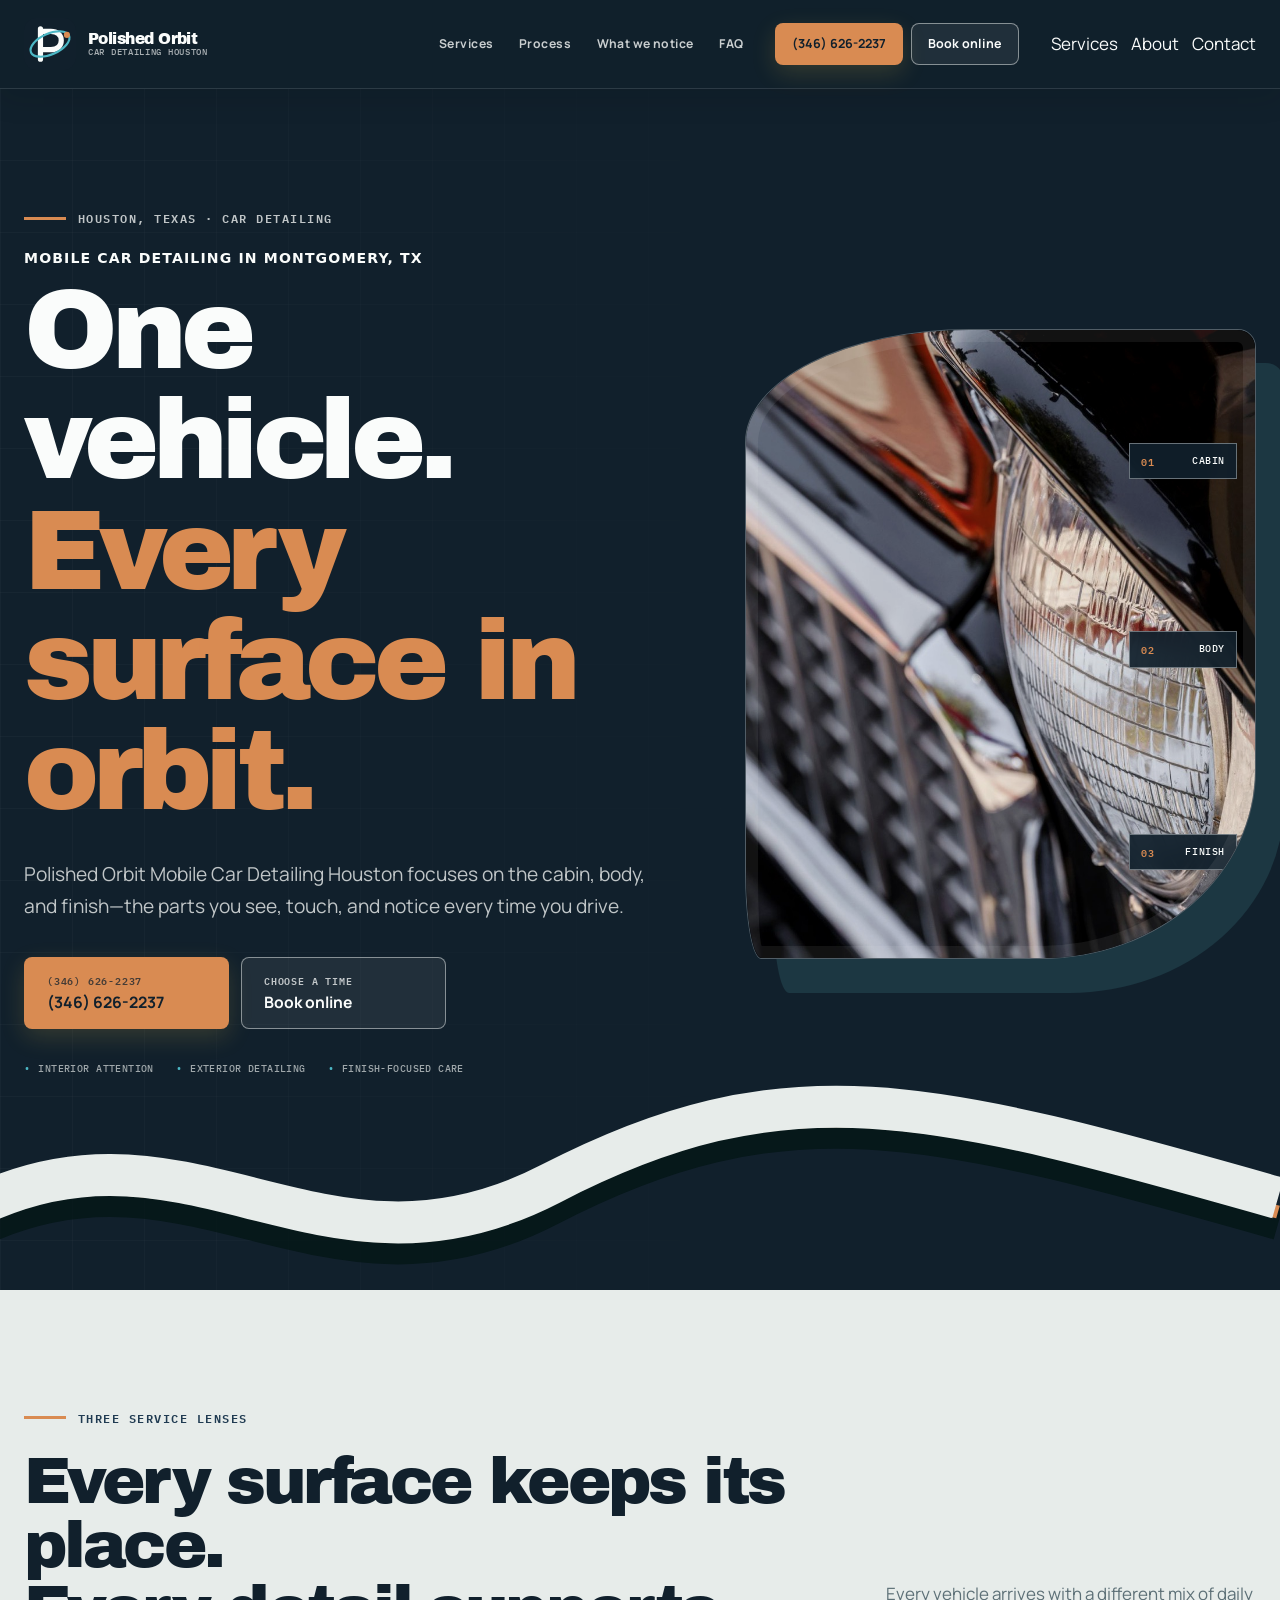
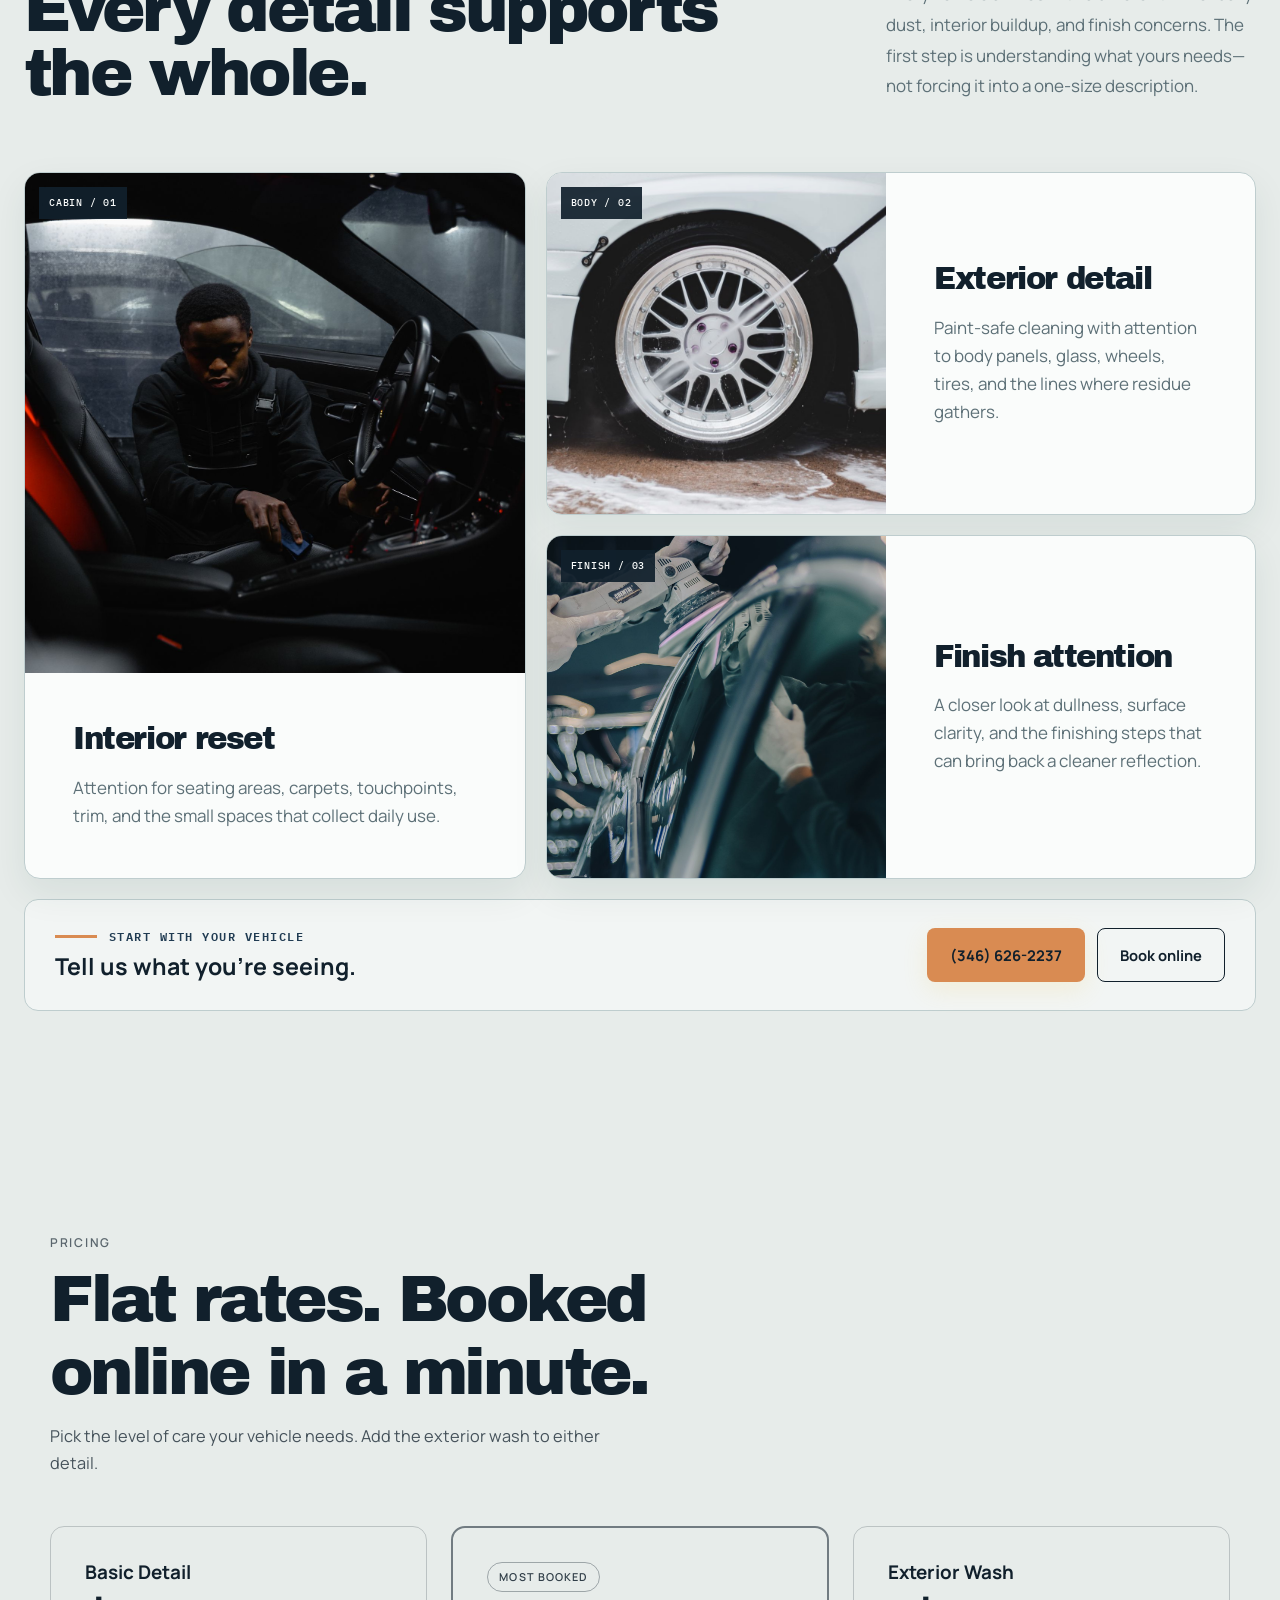
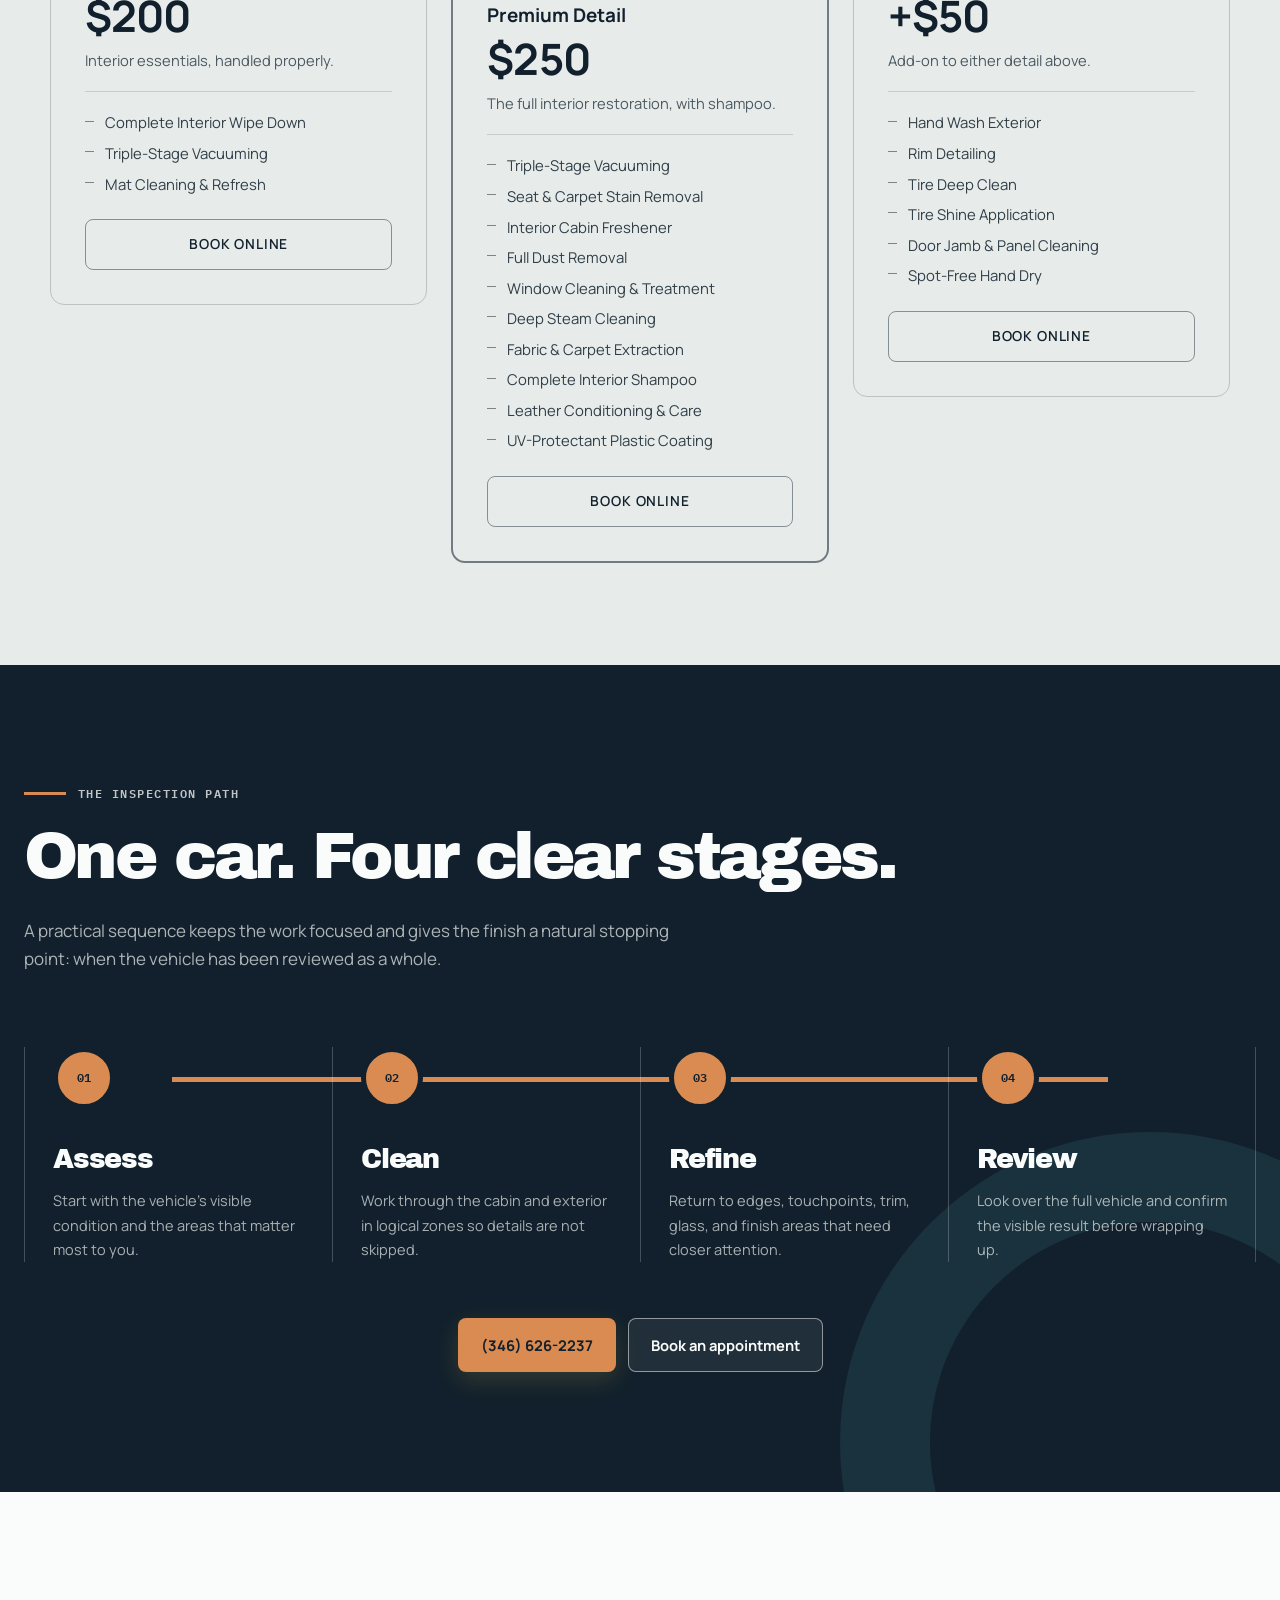
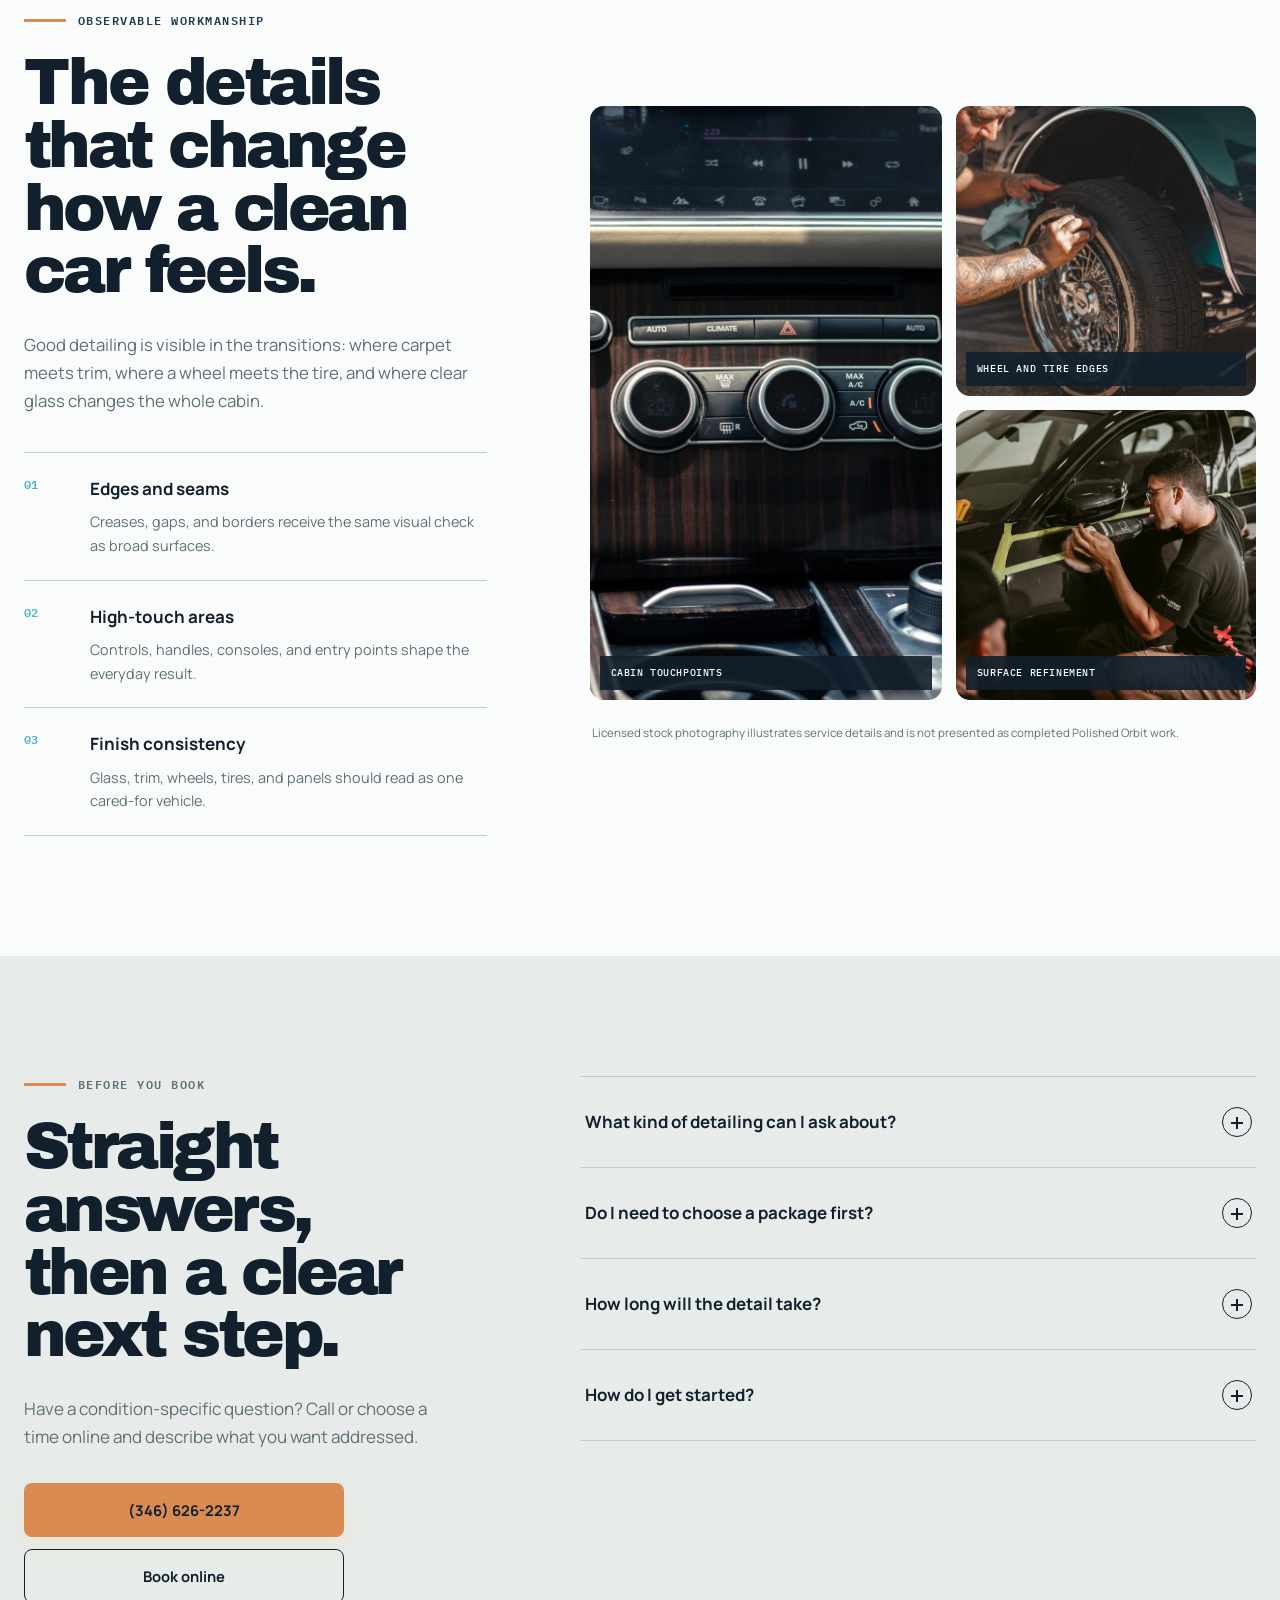
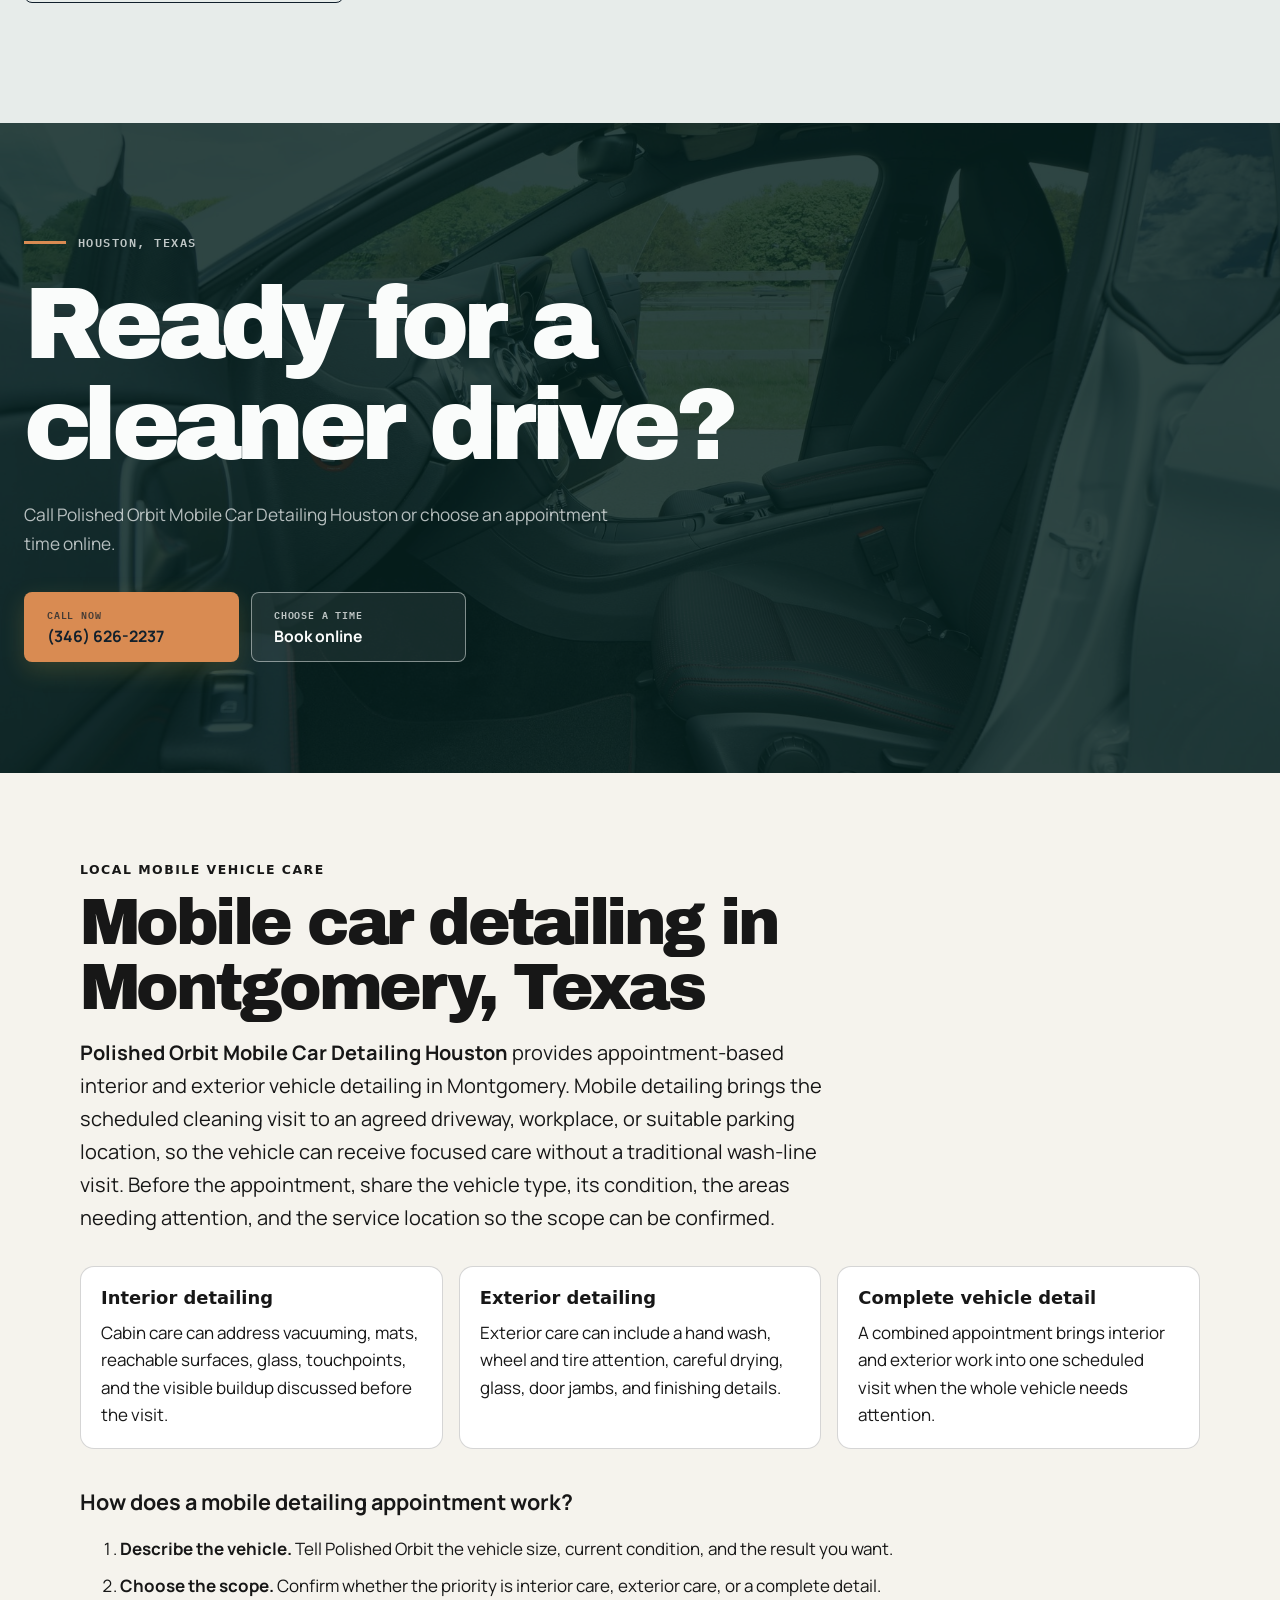
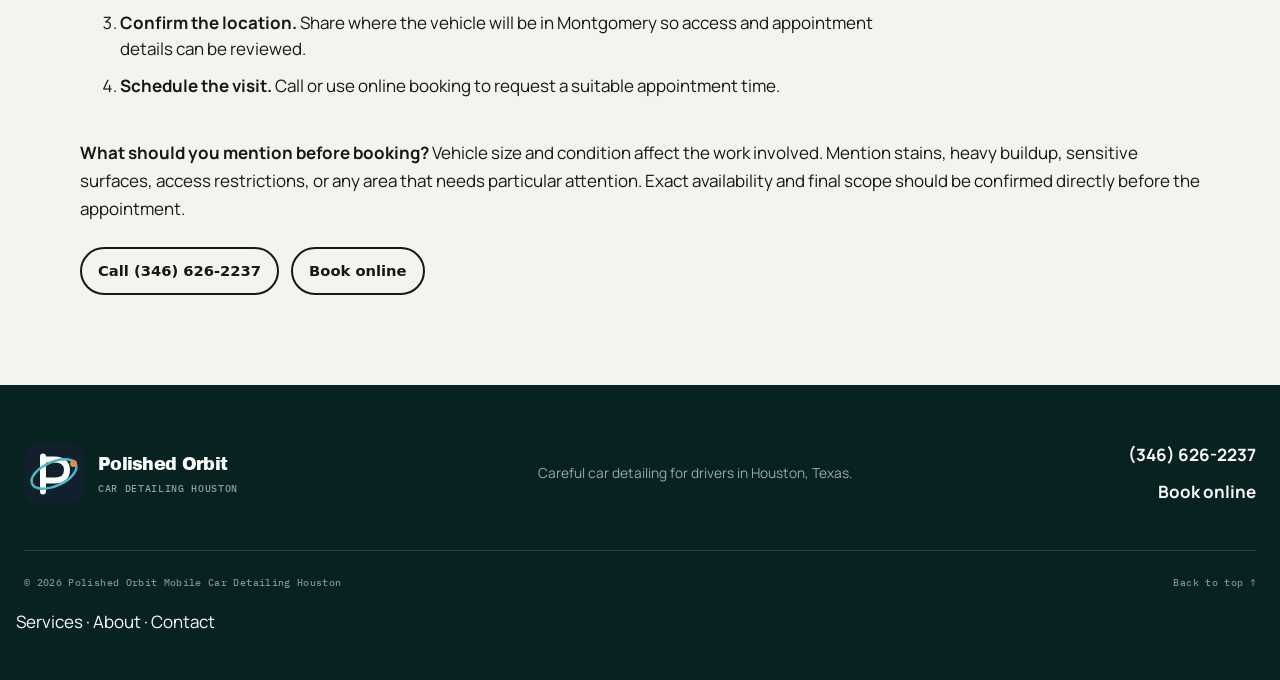
==== commit c8086b1a: "Sync live site and add Cloudflare Workers deploy config Co-Authored-By: Claude Opus 5.5 <noreply@ant" ====
--- a/index.html
+++ b/index.html
@@ -3,90 +3,166 @@
   <head>
     <meta charset="utf-8">
     <meta name="viewport" content="width=device-width, initial-scale=1">
-    <title>Polished Orbit Mobile Car Detailing Houston | Call or Book Online</title>
-    <meta name="description" content="Polished Orbit Mobile Car Detailing Houston offers careful interior, exterior, and finish-focused car detailing in Houston, Texas. Call or book online.">
+    <title>Mobile Car Detailing in Montgomery, TX | Polished Orbit</title>
     <meta name="theme-color" content="#11202c">
-    <meta name="robots" content="index,follow,max-image-preview:large">
     <link rel="canonical" href="https://polishedorbit.shop/">
     <link rel="icon" href="assets/favicon.svg" type="image/svg+xml">
     <link rel="preload" href="assets/fonts/archivo-black.ttf" as="font" type="font/ttf" crossorigin>
     <link rel="preload" href="assets/hero-foam-car.jpg" as="image">
     <link rel="stylesheet" href="styles.css">
-    <meta property="og:type" content="website">
-    <meta property="og:title" content="Polished Orbit Mobile Car Detailing Houston">
-    <meta property="og:description" content="Careful car detailing for the cabin, body, and finish. Call or book online in Houston, Texas.">
-    <meta property="og:url" content="https://polishedorbit.shop/">
-    <meta property="og:image" content="https://polishedorbit.shop/assets/hero-foam-car.jpg">
-    <meta property="og:locale" content="en_US">
-    <meta name="twitter:card" content="summary_large_image">
     <script type="application/ld+json">
-      {
-        "@context": "https://schema.org",
-        "@type": "LocalBusiness",
-        "name": "Polished Orbit Mobile Car Detailing Houston",
-        "url": "https://polishedorbit.shop/",
-        "telephone": "+1 346-626-2237",
-        "address": {
-          "@type": "PostalAddress",
-          "streetAddress": "4452 S Farm to Market 1486",
-          "addressLocality": "Montgomery",
-          "addressRegion": "TX",
-          "postalCode": "77316",
-          "addressCountry": "US"
-        },
-        "description": "Careful interior, exterior, and finish-focused car detailing for drivers in Houston, Texas.",
-        "areaServed": {
-          "@type": "City",
-          "name": "Houston, Texas"
-        },
-        "knowsAbout": [
-          "Car detailing",
-          "Interior car detailing",
-          "Exterior car detailing",
-          "Vehicle finish care"
-        ],
-        "priceRange": "$200-$250",
-        "makesOffer": [
-          {
-            "@type": "Offer",
-            "name": "Basic Detail",
-            "price": "200",
-            "priceCurrency": "USD",
-            "availability": "https://schema.org/InStock",
-            "itemOffered": {
-              "@type": "Service",
-              "name": "Basic Detail",
-              "description": "Interior essentials: complete interior wipe down, triple-stage vacuuming, and mat cleaning and refresh."
-            }
-          },
-          {
-            "@type": "Offer",
-            "name": "Premium Detail",
-            "price": "250",
-            "priceCurrency": "USD",
-            "availability": "https://schema.org/InStock",
-            "itemOffered": {
-              "@type": "Service",
-              "name": "Premium Detail",
-              "description": "The full interior restoration, including complete interior shampoo, deep steam cleaning, fabric and carpet extraction, and leather conditioning."
-            }
-          },
-          {
-            "@type": "Offer",
-            "name": "Exterior Wash",
-            "price": "50",
-            "priceCurrency": "USD",
-            "availability": "https://schema.org/InStock",
-            "itemOffered": {
-              "@type": "Service",
-              "name": "Exterior Wash",
-              "description": "Add-on exterior wash: hand wash, rim detailing, tire deep clean and shine, door jamb cleaning, and spot-free hand dry."
-            }
-          }
-        ]
+{
+  "@context": "https://schema.org",
+  "@type": "AutomotiveBusiness",
+  "name": "Polished Orbit Mobile Car Detailing Houston",
+  "url": "https://polishedorbit.shop/",
+  "telephone": "+1 346-626-2237",
+  "address": {
+    "@type": "PostalAddress",
+    "streetAddress": "4452 S Farm to Market 1486",
+    "addressLocality": "Montgomery",
+    "addressRegion": "TX",
+    "postalCode": "77316",
+    "addressCountry": "US"
+  },
+  "description": "Careful interior, exterior, and finish-focused car detailing for drivers in Houston, Texas.",
+  "areaServed": {
+    "@type": "City",
+    "name": "Montgomery",
+    "containedInPlace": {
+      "@type": "State",
+      "name": "Texas"
+    }
+  },
+  "knowsAbout": [
+    "Car detailing",
+    "Interior car detailing",
+    "Exterior car detailing",
+    "Vehicle finish care"
+  ],
+  "priceRange": "$200-$250",
+  "makesOffer": [
+    {
+      "@type": "Offer",
+      "name": "Basic Detail",
+      "price": "200",
+      "priceCurrency": "USD",
+      "availability": "https://schema.org/InStock",
+      "itemOffered": {
+        "@type": "Service",
+        "name": "Basic Detail",
+        "description": "Interior essentials: complete interior wipe down, triple-stage vacuuming, and mat cleaning and refresh."
       }
+    },
+    {
+      "@type": "Offer",
+      "name": "Premium Detail",
+      "price": "250",
+      "priceCurrency": "USD",
+      "availability": "https://schema.org/InStock",
+      "itemOffered": {
+        "@type": "Service",
+        "name": "Premium Detail",
+        "description": "The full interior restoration, including complete interior shampoo, deep steam cleaning, fabric and carpet extraction, and leather conditioning."
+      }
+    },
+    {
+      "@type": "Offer",
+      "name": "Exterior Wash",
+      "price": "50",
+      "priceCurrency": "USD",
+      "availability": "https://schema.org/InStock",
+      "itemOffered": {
+        "@type": "Service",
+        "name": "Exterior Wash",
+        "description": "Add-on exterior wash: hand wash, rim detailing, tire deep clean and shine, door jamb cleaning, and spot-free hand dry."
+      }
+    }
+  ],
+  "@id": "https://polishedorbit.shop/#business",
+  "geo": {
+    "@type": "GeoCoordinates",
+    "latitude": 30.305471323081,
+    "longitude": -95.771099861911
+  },
+  "image": "https://polishedorbit.shop/assets/hero-foam-car.jpg",
+  "contactPoint": {
+    "@type": "ContactPoint",
+    "telephone": "+1 346-626-2237",
+    "contactType": "customer service",
+    "areaServed": "US-TX",
+    "availableLanguage": "English"
+  }
+}
     </script>
-  </head>
+<!-- SEO-GEO:START -->
+  <meta name="description" content="Mobile car detailing in Montgomery, TX from Polished Orbit, with interior cleaning, exterior hand washing, and complete details. Call or book online.">
+  <meta name="robots" content="index, follow, max-image-preview:large, max-snippet:-1, max-video-preview:-1">
+  <meta property="og:locale" content="en_US">
+  <meta property="og:type" content="website">
+  <meta property="og:site_name" content="Polished Orbit">
+  <meta property="og:title" content="Mobile Car Detailing in Montgomery, TX | Polished Orbit">
+  <meta property="og:description" content="Mobile car detailing in Montgomery, TX from Polished Orbit, with interior cleaning, exterior hand washing, and complete details. Call or book online.">
+  <meta property="og:url" content="https://polishedorbit.shop/">
+  <meta property="og:image" content="https://polishedorbit.shop/assets/hero-foam-car.jpg">
+  <meta name="twitter:image" content="https://polishedorbit.shop/assets/hero-foam-car.jpg">
+  <meta name="twitter:card" content="summary_large_image">
+  <meta name="twitter:title" content="Mobile Car Detailing in Montgomery, TX | Polished Orbit">
+  <meta name="twitter:description" content="Mobile car detailing in Montgomery, TX from Polished Orbit, with interior cleaning, exterior hand washing, and complete details. Call or book online.">
+  <style id="seo-geo-styles">
+    .seo-local-intent { display:block; margin:0 0 .55rem; font:700 clamp(.78rem,1.1vw,.95rem)/1.2 system-ui,sans-serif; letter-spacing:.08em; text-transform:uppercase; }
+    .seo-geo-section { background:#f5f3ed; color:#171717; padding:clamp(3.5rem,7vw,6.5rem) clamp(1.25rem,5vw,5rem); }
+    .seo-geo-inner { width:min(1120px,100%); margin:0 auto; }
+    .seo-geo-kicker { margin:0 0 .75rem; font:700 .78rem/1.2 system-ui,sans-serif; letter-spacing:.12em; text-transform:uppercase; }
+    .seo-geo-section h2 { max-width:22ch; margin:0 0 1rem; color:inherit; font-size:clamp(2rem,5vw,4rem); line-height:1.02; }
+    .seo-geo-answer { max-width:760px; margin:0 0 2rem; font-size:clamp(1.05rem,2vw,1.25rem); line-height:1.65; }
+    .seo-geo-grid { display:grid; grid-template-columns:repeat(3,minmax(0,1fr)); gap:1rem; margin:2rem 0; }
+    .seo-geo-card { border:1px solid rgba(23,23,23,.18); border-radius:14px; padding:1.25rem; background:#fff; }
+    .seo-geo-card h3 { margin:0 0 .6rem; color:inherit; font:700 1.12rem/1.25 system-ui,sans-serif; }
+    .seo-geo-card p { margin:0; line-height:1.6; }
+    .seo-geo-steps { max-width:820px; margin:2.5rem 0; }
+    .seo-geo-steps li { margin:.65rem 0; line-height:1.55; }
+    .seo-geo-actions { display:flex; flex-wrap:wrap; gap:.75rem; margin-top:1.5rem; }
+    .seo-geo-action { display:inline-flex; align-items:center; min-height:48px; padding:.75rem 1rem; border:2px solid currentColor; border-radius:999px; color:inherit; font:700 .92rem/1 system-ui,sans-serif; text-decoration:none; }
+    @media (max-width:760px) { .seo-geo-grid { grid-template-columns:1fr; } }
+  </style>
+<!-- SEO-GEO:END -->
+  <script id="seo-geo-entity-schema" type="application/ld+json">
+{
+  "@context": "https://schema.org",
+  "@graph": [
+    {
+      "@type": "WebSite",
+      "@id": "https://polishedorbit.shop/#website",
+      "url": "https://polishedorbit.shop/",
+      "name": "Polished Orbit Mobile Car Detailing Houston",
+      "inLanguage": "en-US",
+      "publisher": {
+        "@id": "https://polishedorbit.shop/#business"
+      }
+    },
+    {
+      "@type": "Service",
+      "@id": "https://polishedorbit.shop/#mobile-car-detailing",
+      "name": "Mobile Car Detailing in Montgomery, Texas",
+      "serviceType": "Mobile car detailing",
+      "provider": {
+        "@id": "https://polishedorbit.shop/#business"
+      },
+      "areaServed": {
+        "@type": "City",
+        "name": "Montgomery",
+        "containedInPlace": {
+          "@type": "State",
+          "name": "Texas"
+        }
+      },
+      "url": "https://polishedorbit.shop/#services"
+    }
+  ]
+}
+  </script>
+<style id="SEO-NEXT-NAV-CSS">.seo-next-nav{display:flex;gap:.8rem;flex-wrap:wrap}.seo-next-footer-nav{padding:1rem}.seo-next-footer-nav a{color:inherit}</style></head>
   <body>
     <a class="skip-link" href="#main-content">Skip to content</a>
 
@@ -116,7 +192,7 @@
             <a class="button button-call button-small" href="tel:+13466262237" aria-label="Call Polished Orbit at (346) 626-2237">(346) 626-2237</a>
             <a class="button button-book button-small" href="https://cal.com/sumitdatta/auto-detail-service">Book online</a>
           </div>
-        </nav>
+        <!-- SEO-NEXT-NAV:START --><div class="seo-next-nav" aria-label="Expanded site pages"><a href="/services/">Services</a><a href="/about/">About</a><a href="/contact/">Contact</a></div><!-- SEO-NEXT-NAV:END --></nav>
       </div>
     </header>
 
@@ -125,7 +201,7 @@
         <div class="hero-grid shell">
           <div class="hero-copy">
             <p class="eyebrow light"><span></span> Houston, Texas · Car detailing</p>
-            <h1>One vehicle. <em>Every surface in orbit.</em></h1>
+            <h1><span class="seo-local-intent" data-seo-local-intent>Mobile Car Detailing in Montgomery, TX</span>One vehicle. <em>Every surface in orbit.</em></h1>
             <p class="hero-lede">Polished Orbit Mobile Car Detailing Houston focuses on the cabin, body, and finish—the parts you see, touch, and notice every time you drive.</p>
             <div class="action-pair hero-actions">
               <a class="button button-call" href="tel:+13466262237">
@@ -387,7 +463,47 @@
           </div>
         </div>
       </section>
-    </main>
+    <!-- SEO-GEO-LOCAL:START -->
+    <section class="seo-geo-section" id="local-detailing" aria-labelledby="local-detailing-title">
+      <div class="seo-geo-inner">
+        <p class="seo-geo-kicker">Local mobile vehicle care</p>
+        <h2 id="local-detailing-title">Mobile car detailing in Montgomery, Texas</h2>
+        <p class="seo-geo-answer"><strong>Polished Orbit Mobile Car Detailing Houston</strong> provides appointment-based interior and exterior vehicle detailing in Montgomery. Mobile detailing brings the scheduled cleaning visit to an agreed driveway, workplace, or suitable parking location, so the vehicle can receive focused care without a traditional wash-line visit. Before the appointment, share the vehicle type, its condition, the areas needing attention, and the service location so the scope can be confirmed.</p>
+
+        <div class="seo-geo-grid" aria-label="Available detailing options">
+          <article class="seo-geo-card">
+            <h3>Interior detailing</h3>
+            <p>Cabin care can address vacuuming, mats, reachable surfaces, glass, touchpoints, and the visible buildup discussed before the visit.</p>
+          </article>
+          <article class="seo-geo-card">
+            <h3>Exterior detailing</h3>
+            <p>Exterior care can include a hand wash, wheel and tire attention, careful drying, glass, door jambs, and finishing details.</p>
+          </article>
+          <article class="seo-geo-card">
+            <h3>Complete vehicle detail</h3>
+            <p>A combined appointment brings interior and exterior work into one scheduled visit when the whole vehicle needs attention.</p>
+          </article>
+        </div>
+
+        <div class="seo-geo-steps">
+          <h3>How does a mobile detailing appointment work?</h3>
+          <ol>
+            <li><strong>Describe the vehicle.</strong> Tell Polished Orbit the vehicle size, current condition, and the result you want.</li>
+            <li><strong>Choose the scope.</strong> Confirm whether the priority is interior care, exterior care, or a complete detail.</li>
+            <li><strong>Confirm the location.</strong> Share where the vehicle will be in Montgomery so access and appointment details can be reviewed.</li>
+            <li><strong>Schedule the visit.</strong> Call or use online booking to request a suitable appointment time.</li>
+          </ol>
+        </div>
+
+        <p><strong>What should you mention before booking?</strong> Vehicle size and condition affect the work involved. Mention stains, heavy buildup, sensitive surfaces, access restrictions, or any area that needs particular attention. Exact availability and final scope should be confirmed directly before the appointment.</p>
+        <div class="seo-geo-actions">
+          <a class="seo-geo-action" href="tel:+13466262237">Call (346) 626-2237</a>
+          <a class="seo-geo-action" href="https://cal.com/sumitdatta/auto-detail-service" target="_blank" rel="noopener">Book online</a>
+        </div>
+      </div>
+    </section>
+<!-- SEO-GEO-LOCAL:END -->
+  </main>
 
     <footer class="site-footer">
       <div class="shell footer-grid">
@@ -405,7 +521,7 @@
         <span>© <span data-year>2026</span> Polished Orbit Mobile Car Detailing Houston</span>
         <a href="#top">Back to top ↑</a>
       </div>
-    </footer>
+    <!-- SEO-NEXT-NAV:START --><nav class="seo-next-footer-nav" aria-label="Expanded footer navigation"><a href="/services/">Services</a> · <a href="/about/">About</a> · <a href="/contact/">Contact</a></nav><!-- SEO-NEXT-NAV:END --></footer>
 
     <div class="mobile-sticky" aria-label="Contact options">
       <a class="sticky-call" href="tel:+13466262237"><span>Call</span><strong>(346) 626-2237</strong></a>
